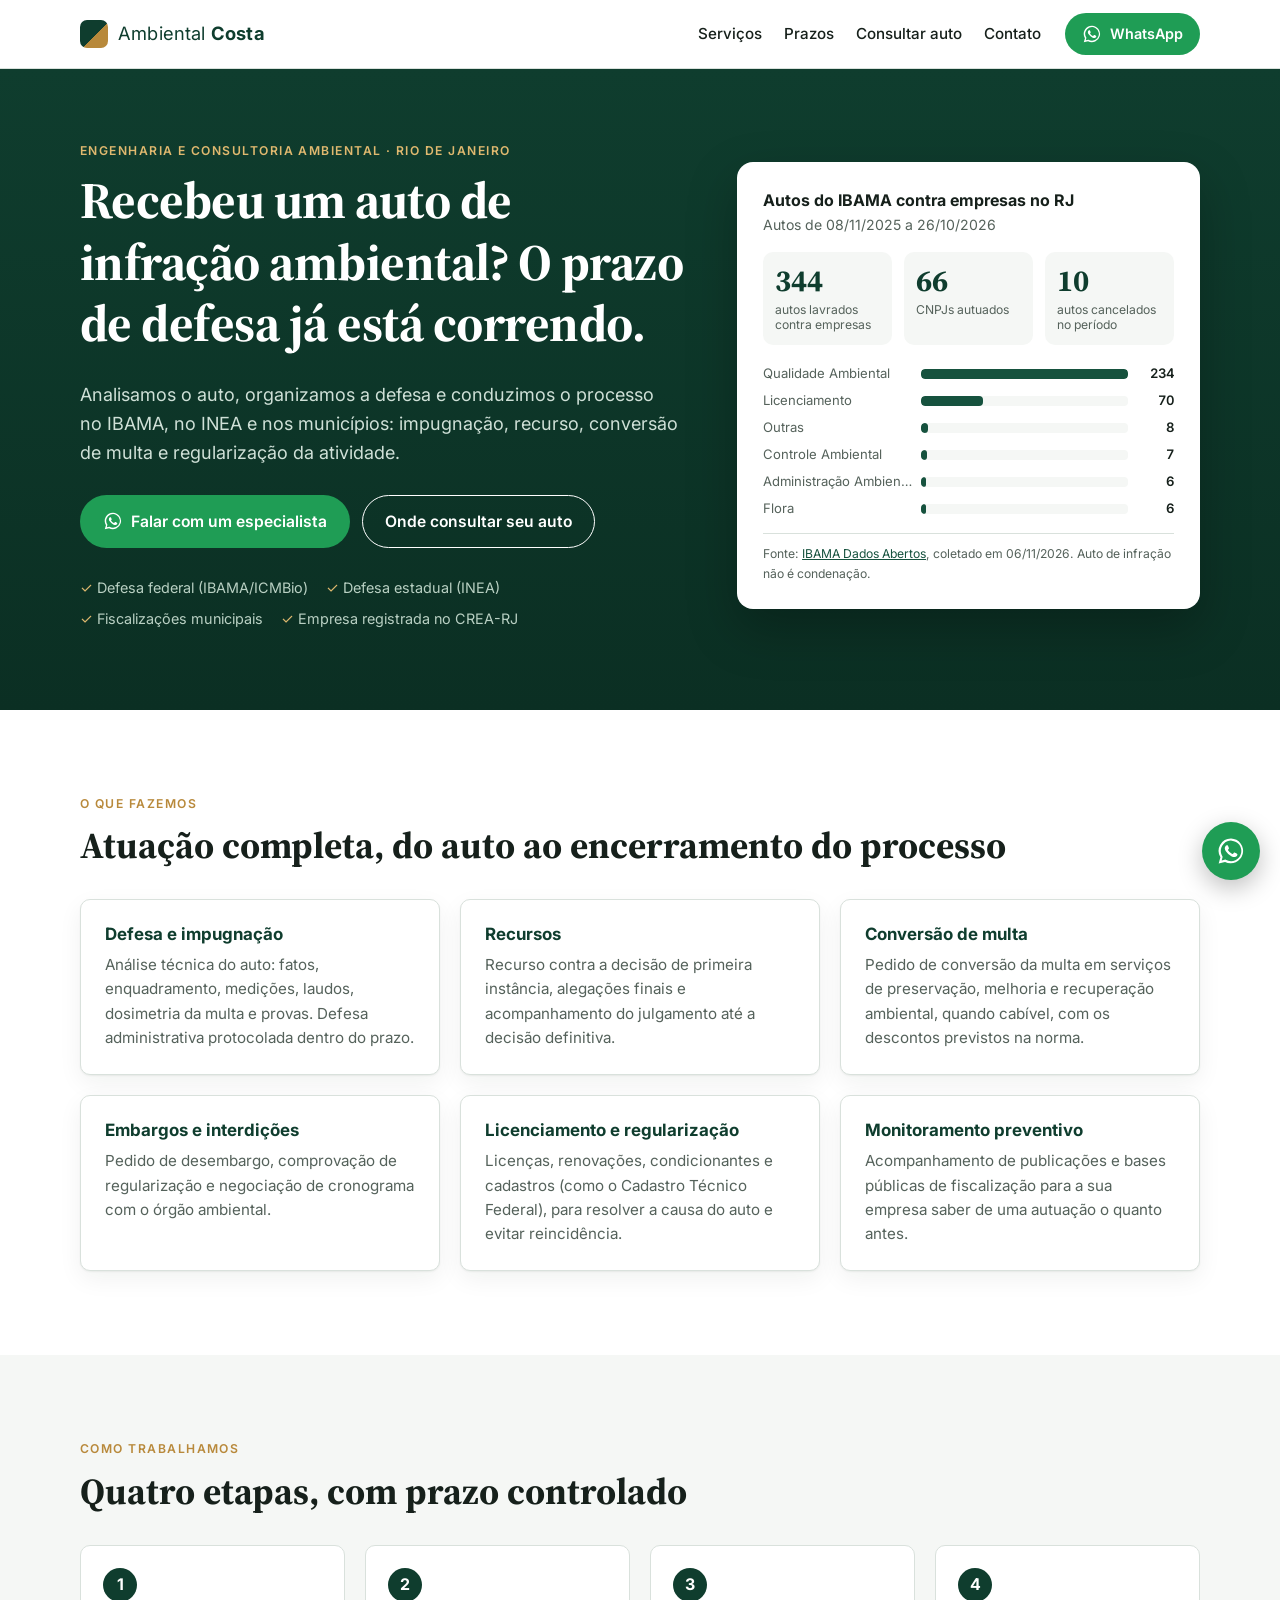
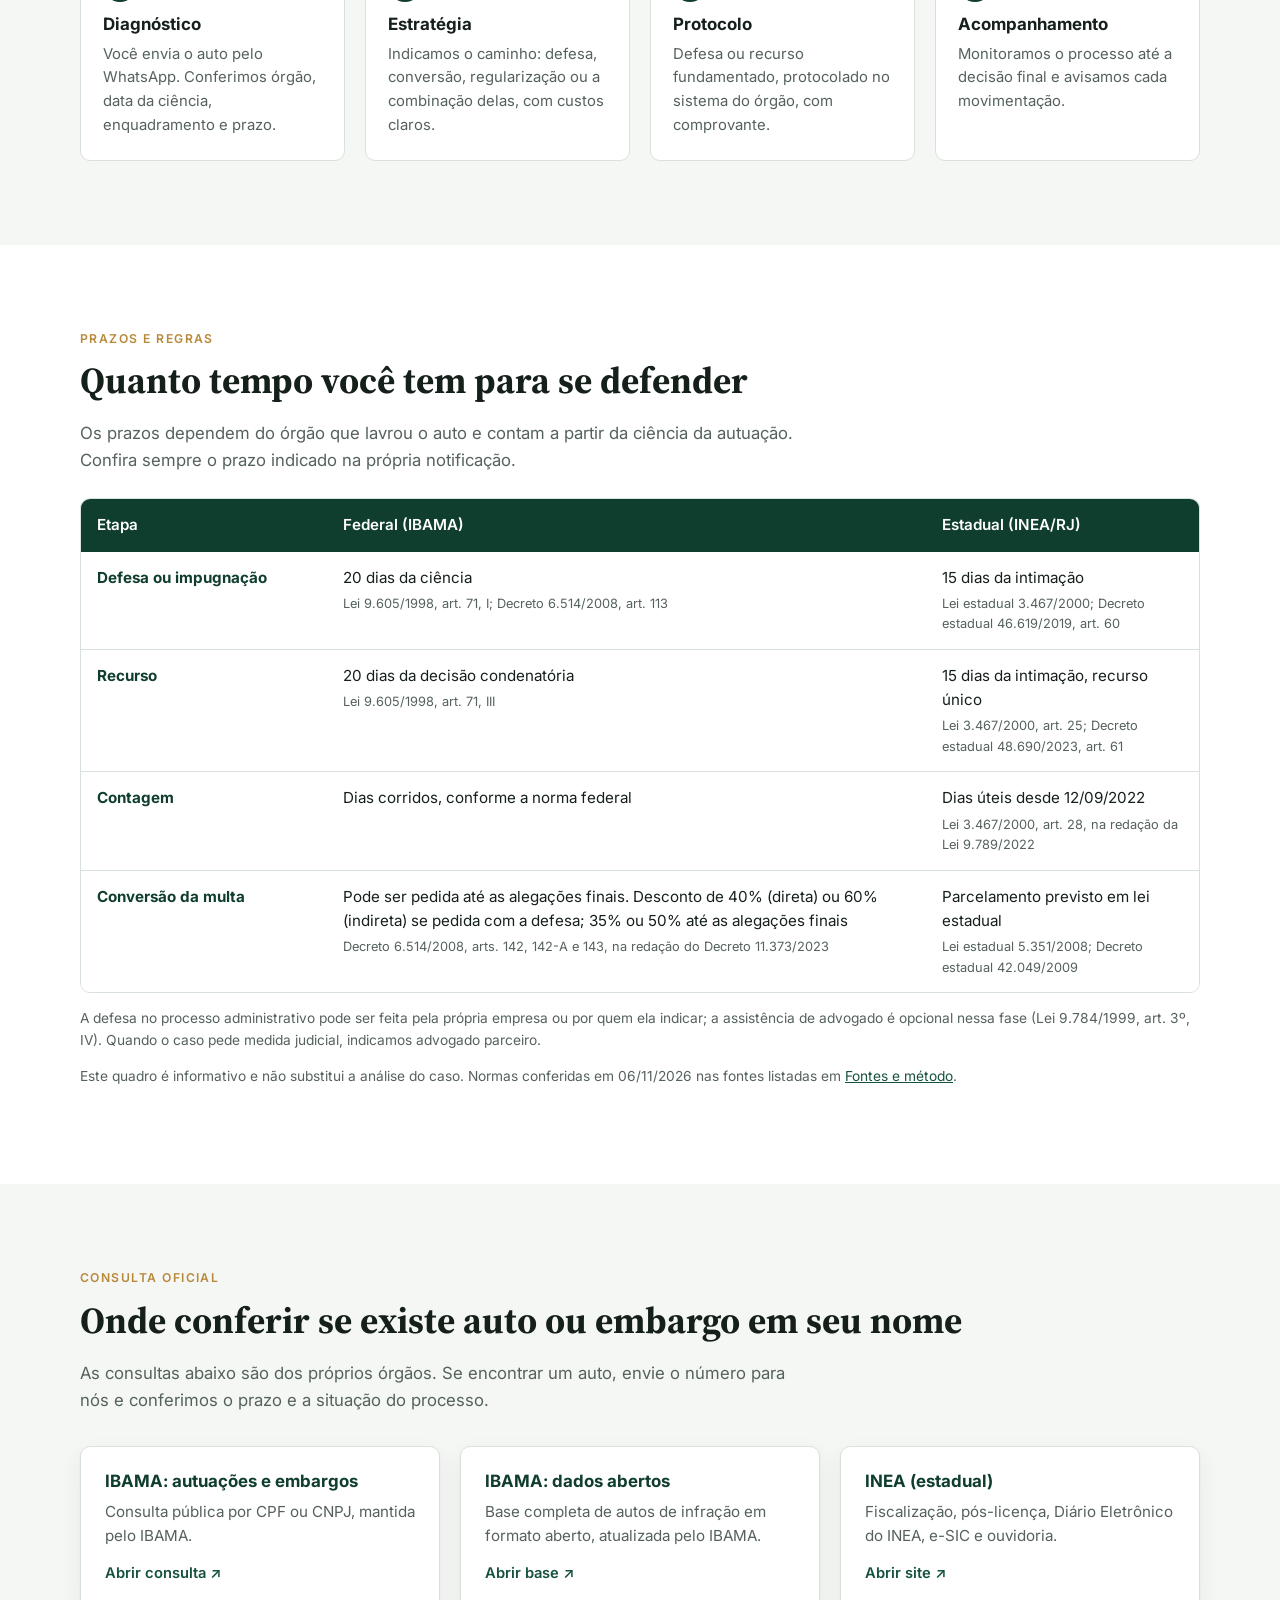
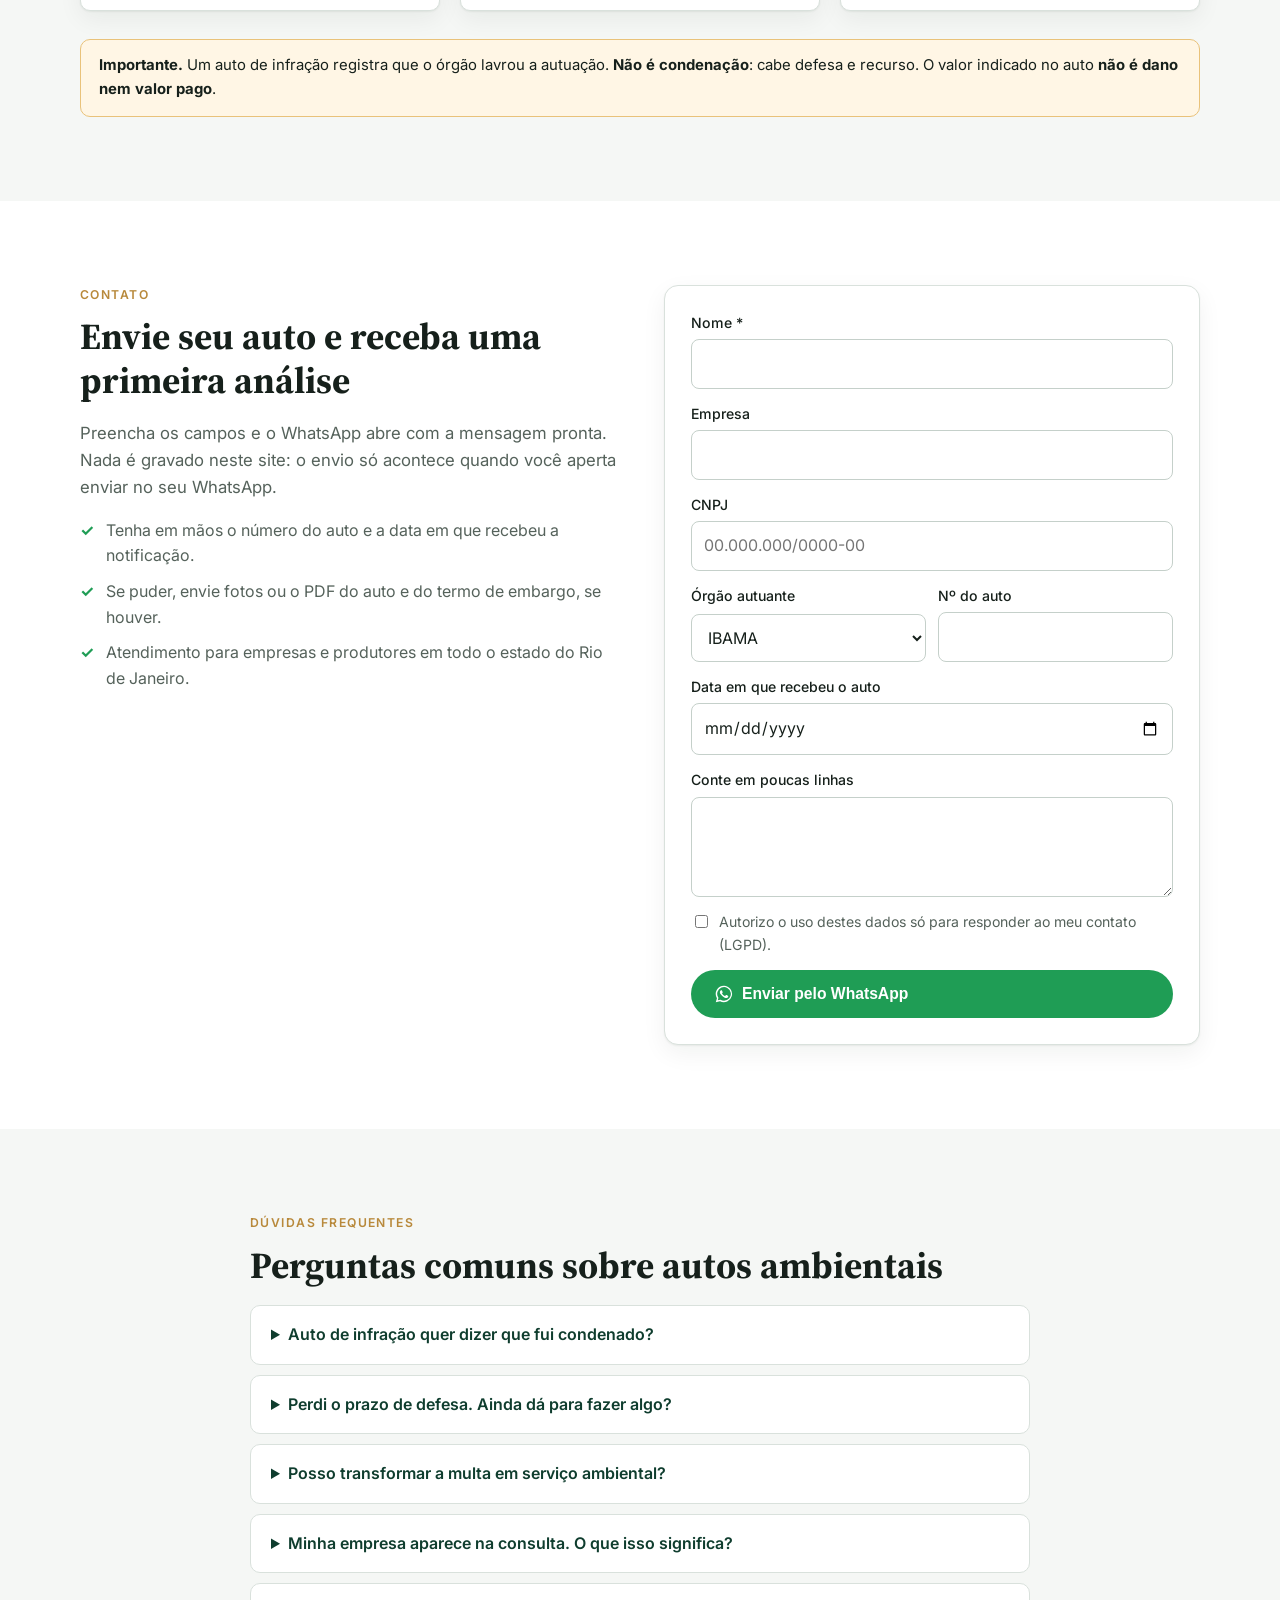
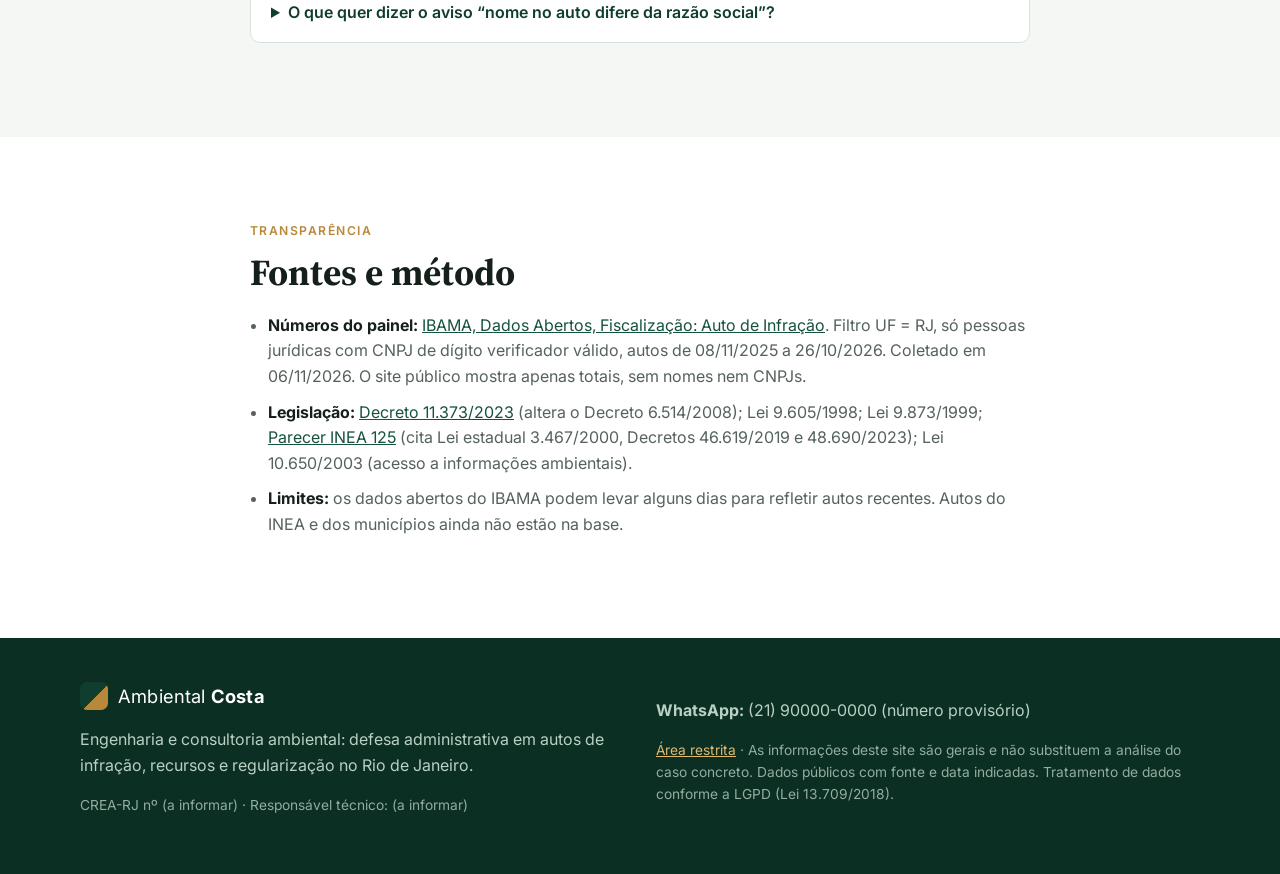
==== site/index.html @ da88f699 "Site Ambiental Costa, área restrita com login e coleta diária IBAMA -> Supabase Co-Authored-By: Clau" ====
<!doctype html>
<html lang="pt-BR">
<head>
<meta charset="utf-8">
<meta name="viewport" content="width=device-width, initial-scale=1">
<title>Ambiental Costa | Defesa em autos de infração ambiental</title>
<meta name="description" content="Defesa administrativa em autos de infração ambiental, recursos, conversão de multas e regularização no Rio de Janeiro. Consulta a autos públicos do IBAMA com fonte e data.">
<link rel="preconnect" href="https://fonts.googleapis.com">
<link rel="preconnect" href="https://fonts.gstatic.com" crossorigin>
<link href="https://fonts.googleapis.com/css2?family=Inter:wght@400;500;600;700&family=Source+Serif+4:opsz,wght@8..60,600;8..60,700&display=swap" rel="stylesheet">
<link rel="stylesheet" href="assets/style.css">
</head>
<body>
<a class="skip" href="#conteudo">Pular para o conteúdo</a>

<header class="topo">
  <div class="wrap topo-in">
    <a class="marca" href="#inicio" aria-label="Ambiental Costa, início">
      <span class="marca-sinal" aria-hidden="true"></span>
      <span>Ambiental <strong>Costa</strong></span>
    </a>
    <nav class="menu" aria-label="Principal">
      <a href="#servicos">Serviços</a>
      <a href="#prazos">Prazos</a>
      <a href="#consulta">Consultar auto</a>
      <a href="#contato">Contato</a>
    </nav>
    <a class="btn btn-wa btn-sm js-wa" data-msg="Olá! Vim pelo site e quero falar sobre um auto de infração ambiental." href="#contato">
      <svg aria-hidden="true" viewBox="0 0 24 24" class="ic"><use href="#ic-wa"/></svg> WhatsApp
    </a>
  </div>
</header>

<main id="conteudo">

<section class="hero" id="inicio">
  <div class="wrap hero-in">
    <div class="hero-txt">
      <p class="sobre">Engenharia e consultoria ambiental · Rio de Janeiro</p>
      <h1>Recebeu um auto de infração ambiental? O prazo de defesa já está correndo.</h1>
      <p class="lead">Analisamos o auto, organizamos a defesa e conduzimos o processo no IBAMA, no INEA e nos municípios: impugnação, recurso, conversão de multa e regularização da atividade.</p>
      <div class="hero-cta">
        <a class="btn btn-wa js-wa" data-msg="Olá! Recebi um auto de infração ambiental e quero uma análise." href="#contato">
          <svg aria-hidden="true" viewBox="0 0 24 24" class="ic"><use href="#ic-wa"/></svg> Falar com um especialista
        </a>
        <a class="btn btn-linha" href="#consulta">Onde consultar seu auto</a>
      </div>
      <ul class="selos">
        <li>Defesa federal (IBAMA/ICMBio)</li>
        <li>Defesa estadual (INEA)</li>
        <li>Fiscalizações municipais</li>
        <li>Empresa registrada no CREA-RJ</li>
      </ul>
    </div>
    <aside class="painel" aria-label="Dados públicos do IBAMA no RJ">
      <p class="painel-tit">Autos do IBAMA contra empresas no RJ</p>
      <p class="painel-per" id="painel-periodo">Últimos 12 meses</p>
      <div class="kpis">
        <div><span class="kpi" id="kpi-autos">—</span><span class="kpi-l">autos lavrados contra empresas</span></div>
        <div><span class="kpi" id="kpi-cnpjs">—</span><span class="kpi-l">CNPJs autuados</span></div>
        <div><span class="kpi" id="kpi-cancel">—</span><span class="kpi-l">autos cancelados no período</span></div>
      </div>
      <div class="barras" id="barras-tipo" aria-label="Autos por tipo de infração"></div>
      <p class="painel-fonte">Fonte: <a href="https://dadosabertos.ibama.gov.br/dataset/fiscalizacao-auto-de-infracao" target="_blank" rel="noopener">IBAMA Dados Abertos</a>, coletado em <span class="js-coleta">—</span>. Auto de infração não é condenação.</p>
    </aside>
  </div>
</section>

<section class="sec" id="servicos">
  <div class="wrap">
    <p class="sobre">O que fazemos</p>
    <h2>Atuação completa, do auto ao encerramento do processo</h2>
    <div class="grade3">
      <article class="card">
        <h3>Defesa e impugnação</h3>
        <p>Análise técnica do auto: fatos, enquadramento, medições, laudos, dosimetria da multa e provas. Defesa administrativa protocolada dentro do prazo.</p>
      </article>
      <article class="card">
        <h3>Recursos</h3>
        <p>Recurso contra a decisão de primeira instância, alegações finais e acompanhamento do julgamento até a decisão definitiva.</p>
      </article>
      <article class="card">
        <h3>Conversão de multa</h3>
        <p>Pedido de conversão da multa em serviços de preservação, melhoria e recuperação ambiental, quando cabível, com os descontos previstos na norma.</p>
      </article>
      <article class="card">
        <h3>Embargos e interdições</h3>
        <p>Pedido de desembargo, comprovação de regularização e negociação de cronograma com o órgão ambiental.</p>
      </article>
      <article class="card">
        <h3>Licenciamento e regularização</h3>
        <p>Licenças, renovações, condicionantes e cadastros (como o Cadastro Técnico Federal), para resolver a causa do auto e evitar reincidência.</p>
      </article>
      <article class="card">
        <h3>Monitoramento preventivo</h3>
        <p>Acompanhamento de publicações e bases públicas de fiscalização para a sua empresa saber de uma autuação o quanto antes.</p>
      </article>
    </div>
  </div>
</section>

<section class="sec sec-alt" id="metodo">
  <div class="wrap">
    <p class="sobre">Como trabalhamos</p>
    <h2>Quatro etapas, com prazo controlado</h2>
    <ol class="passos">
      <li><span>1</span><h3>Diagnóstico</h3><p>Você envia o auto pelo WhatsApp. Conferimos órgão, data da ciência, enquadramento e prazo.</p></li>
      <li><span>2</span><h3>Estratégia</h3><p>Indicamos o caminho: defesa, conversão, regularização ou a combinação delas, com custos claros.</p></li>
      <li><span>3</span><h3>Protocolo</h3><p>Defesa ou recurso fundamentado, protocolado no sistema do órgão, com comprovante.</p></li>
      <li><span>4</span><h3>Acompanhamento</h3><p>Monitoramos o processo até a decisão final e avisamos cada movimentação.</p></li>
    </ol>
  </div>
</section>

<section class="sec" id="prazos">
  <div class="wrap">
    <p class="sobre">Prazos e regras</p>
    <h2>Quanto tempo você tem para se defender</h2>
    <p class="intro">Os prazos dependem do órgão que lavrou o auto e contam a partir da ciência da autuação. Confira sempre o prazo indicado na própria notificação.</p>
    <div class="tabela-wrap">
      <table class="tabela">
        <thead><tr><th scope="col">Etapa</th><th scope="col">Federal (IBAMA)</th><th scope="col">Estadual (INEA/RJ)</th></tr></thead>
        <tbody>
          <tr><th scope="row">Defesa ou impugnação</th><td>20 dias da ciência<br><small>Lei 9.605/1998, art. 71, I; Decreto 6.514/2008, art. 113</small></td><td>15 dias da intimação<br><small>Lei estadual 3.467/2000; Decreto estadual 46.619/2019, art. 60</small></td></tr>
          <tr><th scope="row">Recurso</th><td>20 dias da decisão condenatória<br><small>Lei 9.605/1998, art. 71, III</small></td><td>15 dias da intimação, recurso único<br><small>Lei 3.467/2000, art. 25; Decreto estadual 48.690/2023, art. 61</small></td></tr>
          <tr><th scope="row">Contagem</th><td>Dias corridos, conforme a norma federal</td><td>Dias úteis desde 12/09/2022<br><small>Lei 3.467/2000, art. 28, na redação da Lei 9.789/2022</small></td></tr>
          <tr><th scope="row">Conversão da multa</th><td>Pode ser pedida até as alegações finais. Desconto de 40% (direta) ou 60% (indireta) se pedida com a defesa; 35% ou 50% até as alegações finais<br><small>Decreto 6.514/2008, arts. 142, 142-A e 143, na redação do Decreto 11.373/2023</small></td><td>Parcelamento previsto em lei estadual<br><small>Lei estadual 5.351/2008; Decreto estadual 42.049/2009</small></td></tr>
        </tbody>
      </table>
    </div>
    <p class="nota">A defesa no processo administrativo pode ser feita pela própria empresa ou por quem ela indicar; a assistência de advogado é opcional nessa fase (Lei 9.784/1999, art. 3º, IV). Quando o caso pede medida judicial, indicamos advogado parceiro.</p>
    <p class="nota">Este quadro é informativo e não substitui a análise do caso. Normas conferidas em 06/11/2026 nas fontes listadas em <a href="#fontes">Fontes e método</a>.</p>
  </div>
</section>

<section class="sec sec-alt" id="consulta">
  <div class="wrap">
    <p class="sobre">Consulta oficial</p>
    <h2>Onde conferir se existe auto ou embargo em seu nome</h2>
    <p class="intro">As consultas abaixo são dos próprios órgãos. Se encontrar um auto, envie o número para nós e conferimos o prazo e a situação do processo.</p>
    <div class="grade3">
      <a class="card card-link" href="https://servicos.ibama.gov.br/ctf/publico/areasembargadas/ConsultaPublicaAreasEmbargadas.php" target="_blank" rel="noopener">
        <h3>IBAMA: autuações e embargos</h3>
        <p>Consulta pública por CPF ou CNPJ, mantida pelo IBAMA.</p><span class="seta">Abrir consulta ↗</span>
      </a>
      <a class="card card-link" href="https://dadosabertos.ibama.gov.br/dataset/fiscalizacao-auto-de-infracao" target="_blank" rel="noopener">
        <h3>IBAMA: dados abertos</h3>
        <p>Base completa de autos de infração em formato aberto, atualizada pelo IBAMA.</p><span class="seta">Abrir base ↗</span>
      </a>
      <a class="card card-link" href="https://www.inea.rj.gov.br/" target="_blank" rel="noopener">
        <h3>INEA (estadual)</h3>
        <p>Fiscalização, pós-licença, Diário Eletrônico do INEA, e-SIC e ouvidoria.</p><span class="seta">Abrir site ↗</span>
      </a>
    </div>
    <div class="aviso" role="note">
      <strong>Importante.</strong> Um auto de infração registra que o órgão lavrou a autuação. <strong>Não é condenação</strong>: cabe defesa e recurso. O valor indicado no auto <strong>não é dano nem valor pago</strong>.
    </div>
  </div>
</section>

<section class="sec" id="contato">
  <div class="wrap contato-in">
    <div>
      <p class="sobre">Contato</p>
      <h2>Envie seu auto e receba uma primeira análise</h2>
      <p class="intro">Preencha os campos e o WhatsApp abre com a mensagem pronta. Nada é gravado neste site: o envio só acontece quando você aperta enviar no seu WhatsApp.</p>
      <ul class="lista-ok">
        <li>Tenha em mãos o número do auto e a data em que recebeu a notificação.</li>
        <li>Se puder, envie fotos ou o PDF do auto e do termo de embargo, se houver.</li>
        <li>Atendimento para empresas e produtores em todo o estado do Rio de Janeiro.</li>
      </ul>
    </div>
    <form class="form" id="form-wa" novalidate>
      <label class="campo"><span>Nome *</span><input id="c-nome" required autocomplete="name"></label>
      <label class="campo"><span>Empresa</span><input id="c-emp" autocomplete="organization"></label>
      <label class="campo"><span>CNPJ</span><input id="c-cnpj" inputmode="numeric" placeholder="00.000.000/0000-00"><small class="erro" id="e-cnpj" hidden>CNPJ inválido: confira os dígitos.</small></label>
      <div class="duas">
        <label class="campo"><span>Órgão autuante</span>
          <select id="c-org"><option>IBAMA</option><option>INEA</option><option>ICMBio</option><option>Prefeitura</option><option>Outro / não sei</option></select>
        </label>
        <label class="campo"><span>Nº do auto</span><input id="c-auto"></label>
      </div>
      <label class="campo"><span>Data em que recebeu o auto</span><input id="c-data" type="date"></label>
      <label class="campo"><span>Conte em poucas linhas</span><textarea id="c-msg" rows="3"></textarea></label>
      <label class="check"><input type="checkbox" id="c-lgpd" required> Autorizo o uso destes dados só para responder ao meu contato (LGPD).</label>
      <small class="erro" id="e-form" hidden></small>
      <button class="btn btn-wa" type="submit"><svg aria-hidden="true" viewBox="0 0 24 24" class="ic"><use href="#ic-wa"/></svg> Enviar pelo WhatsApp</button>
    </form>
  </div>
</section>

<section class="sec sec-alt" id="faq">
  <div class="wrap estreito">
    <p class="sobre">Dúvidas frequentes</p>
    <h2>Perguntas comuns sobre autos ambientais</h2>
    <details><summary>Auto de infração quer dizer que fui condenado?</summary><p>Não. O auto inicia o processo administrativo. Você tem direito a defesa e a recurso, e a multa só se torna definitiva depois do julgamento.</p></details>
    <details><summary>Perdi o prazo de defesa. Ainda dá para fazer algo?</summary><p>Depende da fase do processo. Ainda pode haver alegações finais, recurso, pedido de conversão, parcelamento ou questões como a prescrição (Lei 9.873/1999). Vale uma análise rápida do processo.</p></details>
    <details><summary>Posso transformar a multa em serviço ambiental?</summary><p>Na esfera federal, a conversão da multa em serviços de preservação, melhoria e recuperação ambiental está prevista no Decreto 6.514/2008, com descontos maiores quando o pedido é feito junto com a defesa.</p></details>
    <details><summary>Minha empresa aparece na consulta. O que isso significa?</summary><p>Que o IBAMA publicou em dados abertos um auto em nome daquele CNPJ. Confira o número do auto e a situação. Se houver erro de dados, isso também pode ser apontado na defesa.</p></details>
    <details><summary>O que quer dizer o aviso “nome no auto difere da razão social”?</summary><p>O nome escrito no auto não bate com a razão social atual na Receita. Pode ser troca de nome da empresa ou erro de digitação do CNPJ no auto. Só a conferência do processo confirma qual é o caso.</p></details>
  </div>
</section>

<section class="sec" id="fontes">
  <div class="wrap estreito">
    <p class="sobre">Transparência</p>
    <h2>Fontes e método</h2>
    <ul class="fontes">
      <li><strong>Números do painel:</strong> <a href="https://dadosabertos.ibama.gov.br/dataset/fiscalizacao-auto-de-infracao" target="_blank" rel="noopener">IBAMA, Dados Abertos, Fiscalização: Auto de Infração</a>. Filtro UF = RJ, só pessoas jurídicas com CNPJ de dígito verificador válido, autos de <span class="js-periodo">—</span>. Coletado em <span class="js-coleta">—</span>. O site público mostra apenas totais, sem nomes nem CNPJs.</li>
      <li><strong>Legislação:</strong> <a href="https://www2.camara.leg.br/legin/fed/decret/2023/decreto-11373-1-janeiro-2023-793607-publicacaooriginal-166723-pe.html" target="_blank" rel="noopener">Decreto 11.373/2023</a> (altera o Decreto 6.514/2008); Lei 9.605/1998; Lei 9.873/1999; <a href="https://www.inea.rj.gov.br/wp-content/uploads/2025/04/SEI_75485419_Parecer_125.pdf" target="_blank" rel="noopener">Parecer INEA 125</a> (cita Lei estadual 3.467/2000, Decretos 46.619/2019 e 48.690/2023); Lei 10.650/2003 (acesso a informações ambientais).</li>
      <li><strong>Limites:</strong> os dados abertos do IBAMA podem levar alguns dias para refletir autos recentes. Autos do INEA e dos municípios ainda não estão na base.</li>
    </ul>
  </div>
</section>

</main>

<footer class="rodape">
  <div class="wrap rodape-in">
    <div>
      <p class="marca marca-rod"><span class="marca-sinal" aria-hidden="true"></span><span>Ambiental <strong>Costa</strong></span></p>
      <p>Engenharia e consultoria ambiental: defesa administrativa em autos de infração, recursos e regularização no Rio de Janeiro.</p>
      <p class="pequeno" id="crea-rodape"></p>
    </div>
    <div>
      <p><strong>WhatsApp:</strong> <span id="tel-rodape">—</span></p>
      <p class="pequeno"><a href="area-restrita/">Área restrita</a> · As informações deste site são gerais e não substituem a análise do caso concreto. Dados públicos com fonte e data indicadas. Tratamento de dados conforme a LGPD (Lei 13.709/2018).</p>
    </div>
  </div>
</footer>

<a class="wa-flutua js-wa" data-msg="Olá! Vim pelo site da Ambiental Costa e quero atendimento." href="#contato" aria-label="Falar no WhatsApp">
  <svg aria-hidden="true" viewBox="0 0 24 24"><use href="#ic-wa"/></svg>
</a>

<svg width="0" height="0" style="position:absolute" aria-hidden="true">
  <symbol id="ic-wa" viewBox="0 0 24 24"><path fill="currentColor" d="M12.04 2a9.9 9.9 0 0 0-8.5 15l-1.4 5 5.1-1.3A9.9 9.9 0 1 0 12.04 2Zm0 18.1a8.2 8.2 0 0 1-4.2-1.15l-.3-.18-3 .8.8-2.95-.2-.3a8.2 8.2 0 1 1 6.9 3.78Zm4.5-6.1c-.25-.12-1.46-.72-1.69-.8-.23-.09-.39-.13-.56.12-.16.25-.64.8-.78.97-.15.16-.29.18-.54.06a6.7 6.7 0 0 1-3.34-2.92c-.25-.43.25-.4.72-1.34.08-.16.04-.3-.02-.43l-.75-1.82c-.2-.48-.4-.41-.56-.42h-.48a.92.92 0 0 0-.66.31 2.8 2.8 0 0 0-.87 2.07 4.86 4.86 0 0 0 1.02 2.58 11.1 11.1 0 0 0 4.25 3.76c1.58.68 2.2.74 2.99.62.48-.07 1.46-.6 1.67-1.18.2-.58.2-1.07.15-1.18-.06-.1-.22-.17-.47-.29Z"/></symbol>
</svg>

<script src="assets/config.js"></script>
<script src="assets/publico.js"></script>
<script src="assets/app.js"></script>
</body>
</html>
---- site/assets/style.css ----
[hidden]{display:none!important}
:root{
  --verde:#0f3d2e; --verde-2:#16523e; --verde-claro:#e7f0eb; --ouro:#b8893b;
  --tinta:#16201b; --cinza:#55625b; --linha:#d9e1dc; --fundo:#ffffff; --fundo-2:#f5f7f5;
  --wa:#1f9d55; --wa-2:#178246; --erro:#b42318; --alerta:#fff6e5; --alerta-b:#e9c27a;
  --raio:10px; --sombra:0 1px 2px rgba(16,32,24,.06),0 8px 24px rgba(16,32,24,.06);
  --serif:'Source Serif 4',Georgia,serif; --sans:'Inter',system-ui,-apple-system,Segoe UI,Roboto,sans-serif;
}
*{box-sizing:border-box}
html{scroll-behavior:smooth}
body{margin:0;font:16px/1.6 var(--sans);color:var(--tinta);background:var(--fundo);-webkit-font-smoothing:antialiased}
a{color:var(--verde-2)}
img,svg{max-width:100%}
.skip{position:absolute;left:-999px}.skip:focus{left:16px;top:16px;background:#fff;padding:8px 12px;z-index:99}
.wrap{max-width:1160px;margin:0 auto;padding:0 20px}
.estreito{max-width:820px}
h1,h2,h3{line-height:1.2;margin:0 0 .5em}
h1{font-family:var(--serif);font-size:clamp(2rem,4.4vw,3.2rem);letter-spacing:-.01em}
h2{font-family:var(--serif);font-size:clamp(1.6rem,3vw,2.3rem)}
h3{font-size:1.06rem}
.sobre{text-transform:uppercase;letter-spacing:.12em;font-size:.76rem;font-weight:600;color:var(--ouro);margin:0 0 .8em}
.intro{max-width:720px;color:var(--cinza);font-size:1.05rem}
.nota,.pequeno{color:var(--cinza);font-size:.86rem}
.ic{width:20px;height:20px}

.btn{display:inline-flex;align-items:center;gap:8px;padding:13px 22px;border-radius:999px;font-weight:600;text-decoration:none;border:1.5px solid transparent;cursor:pointer;font-size:.98rem;transition:background .15s,transform .15s}
.btn:hover{transform:translateY(-1px)}
.btn-wa{background:var(--wa);color:#fff}.btn-wa:hover{background:var(--wa-2)}
.btn-linha{border-color:currentColor;color:var(--verde);background:transparent}
.btn-sm{padding:8px 16px;font-size:.9rem}
:focus-visible{outline:3px solid var(--ouro);outline-offset:2px}

.topo{position:sticky;top:0;z-index:20;background:rgba(255,255,255,.94);backdrop-filter:blur(8px);border-bottom:1px solid var(--linha)}
.topo-in{display:flex;align-items:center;gap:24px;height:68px}
.marca{display:flex;align-items:center;gap:10px;text-decoration:none;color:var(--verde);font-size:1.15rem;letter-spacing:.01em;margin:0}
.marca strong{font-weight:700}
.marca-sinal{width:28px;height:28px;border-radius:7px;background:linear-gradient(135deg,var(--verde) 0 55%,var(--ouro) 55%);display:inline-block}
.menu{display:flex;gap:22px;margin-left:auto}
.menu a{text-decoration:none;color:var(--tinta);font-weight:500;font-size:.95rem}
.menu a:hover{color:var(--verde-2)}

.hero{background:linear-gradient(180deg,var(--verde) 0%,#0b2f23 100%);color:#eaf2ee;padding:72px 0 80px}
.hero .sobre{color:#e0b96f}
.hero-in{display:grid;grid-template-columns:1.25fr .95fr;gap:48px;align-items:center}
.hero h1{color:#fff}
.lead{font-size:1.13rem;color:#cfe0d7;max-width:600px}
.hero-cta{display:flex;flex-wrap:wrap;gap:12px;margin:28px 0}
.hero .btn-linha{color:#fff}
.selos{list-style:none;padding:0;margin:0;display:flex;flex-wrap:wrap;gap:8px 18px;font-size:.9rem;color:#b9d0c3}
.selos li::before{content:"✓ ";color:#e0b96f}
.painel{background:#fff;color:var(--tinta);border-radius:16px;padding:26px;box-shadow:0 20px 50px rgba(0,0,0,.25)}
.painel-tit{font-weight:700;margin:0}
.painel-per{color:var(--cinza);font-size:.88rem;margin:0 0 16px}
.kpis{display:grid;grid-template-columns:repeat(3,1fr);gap:12px;margin-bottom:18px}
.kpis div{background:var(--fundo-2);border-radius:10px;padding:12px}
.kpi{display:block;font-family:var(--serif);font-size:1.9rem;font-weight:700;color:var(--verde);line-height:1.1}
.kpi-l{font-size:.76rem;color:var(--cinza);line-height:1.3;display:block;margin-top:4px}
.barra{display:grid;grid-template-columns:150px 1fr 38px;align-items:center;gap:8px;font-size:.82rem;margin:6px 0}
.barra-n{color:var(--cinza);white-space:nowrap;overflow:hidden;text-overflow:ellipsis}
.barra-t{background:var(--fundo-2);border-radius:4px;height:10px;overflow:hidden}
.barra-t i{display:block;height:100%;background:var(--verde-2);border-radius:4px}
.barra-v{text-align:right;font-variant-numeric:tabular-nums;font-weight:600}
.painel-fonte{font-size:.76rem;color:var(--cinza);margin:14px 0 0;border-top:1px solid var(--linha);padding-top:10px}

.sec{padding:84px 0}
.sec-alt{background:var(--fundo-2)}
.grade3{display:grid;grid-template-columns:repeat(3,1fr);gap:20px;margin-top:32px}
.card{background:#fff;border:1px solid var(--linha);border-radius:var(--raio);padding:24px;box-shadow:var(--sombra)}
.card p{margin:0;color:var(--cinza);font-size:.95rem}
.card h3{color:var(--verde)}
.card-link{text-decoration:none;color:inherit;display:block;transition:border-color .15s}
.card-link:hover{border-color:var(--verde-2)}
.seta{display:inline-block;margin-top:14px;font-weight:600;color:var(--verde-2);font-size:.92rem}

.passos{list-style:none;padding:0;margin:32px 0 0;display:grid;grid-template-columns:repeat(4,1fr);gap:20px;counter-reset:p}
.passos li{position:relative;padding:22px;background:#fff;border-radius:var(--raio);border:1px solid var(--linha)}
.passos span{display:inline-grid;place-items:center;width:34px;height:34px;border-radius:50%;background:var(--verde);color:#fff;font-weight:700;margin-bottom:12px}
.passos p{margin:0;color:var(--cinza);font-size:.93rem}

.tabela-wrap{overflow-x:auto;margin-top:24px;border:1px solid var(--linha);border-radius:var(--raio)}
.tabela{width:100%;border-collapse:collapse;min-width:640px;background:#fff}
.tabela th,.tabela td{padding:14px 16px;text-align:left;vertical-align:top;border-bottom:1px solid var(--linha);font-size:.95rem}
.tabela thead th{background:var(--verde);color:#fff;font-weight:600}
.tabela tbody th{width:22%;color:var(--verde)}
.tabela small{color:var(--cinza);display:block;margin-top:4px;font-size:.8rem}
.tabela tr:last-child>*{border-bottom:0}

.aviso{background:var(--alerta);border:1px solid var(--alerta-b);border-radius:var(--raio);padding:14px 18px;margin:28px 0 0;font-size:.93rem}

.contato-in{display:grid;grid-template-columns:1fr 1fr;gap:48px;align-items:start}
.lista-ok{padding:0;list-style:none}.lista-ok li{padding-left:26px;position:relative;margin:10px 0;color:var(--cinza)}
.lista-ok li::before{content:"✓";position:absolute;left:0;color:var(--wa);font-weight:700}
.form{background:#fff;border:1px solid var(--linha);border-radius:14px;padding:26px;box-shadow:var(--sombra);display:grid;gap:14px}
.campo{display:grid;gap:5px;font-size:.88rem;font-weight:500}
.campo input,.campo select,.campo textarea{font:inherit;font-weight:400;font-size:1rem;padding:11px 12px;border:1px solid #c5d0ca;border-radius:8px;background:#fff;color:var(--tinta);width:100%}
.campo input:focus,.campo select:focus,.campo textarea:focus{border-color:var(--verde-2);outline:2px solid var(--verde-claro)}
.duas{display:grid;grid-template-columns:1fr 1fr;gap:12px}
.check{display:flex;gap:8px;align-items:flex-start;font-size:.88rem;color:var(--cinza)}
.check input{margin-top:4px}
.erro{color:var(--erro);font-size:.84rem}

details{background:#fff;border:1px solid var(--linha);border-radius:var(--raio);padding:16px 20px;margin:10px 0}
summary{cursor:pointer;font-weight:600;color:var(--verde)}
details p{margin:10px 0 0;color:var(--cinza)}
.fontes{padding-left:18px}.fontes li{margin:10px 0;color:var(--cinza)}.fontes strong{color:var(--tinta)}

.rodape{background:#0b2f23;color:#b9d0c3;padding:44px 0}
.rodape-in{display:grid;grid-template-columns:1fr 1fr;gap:32px}
.rodape a{color:#e0b96f}
.marca-rod{color:#fff}
.rodape .pequeno{color:#93ad9f}

.wa-flutua{position:fixed;right:20px;bottom:20px;width:58px;height:58px;border-radius:50%;background:var(--wa);color:#fff;display:grid;place-items:center;box-shadow:0 8px 24px rgba(0,0,0,.25);z-index:30}
.wa-flutua svg{width:30px;height:30px}

@media (max-width:960px){
  .hero-in,.contato-in{grid-template-columns:1fr}
  .grade3{grid-template-columns:1fr 1fr}
  .passos{grid-template-columns:1fr 1fr}
  .menu{display:none}
  .topo .btn-sm{margin-left:auto}
}
@media (max-width:620px){
  .wrap{padding:0 16px}
  .grade3,.passos,.duas,.rodape-in{grid-template-columns:1fr}
  .hero{padding:48px 0 56px}
  .sec{padding:60px 0}
  .kpi{font-size:1.5rem}
  .barra{grid-template-columns:110px 1fr 32px}
}
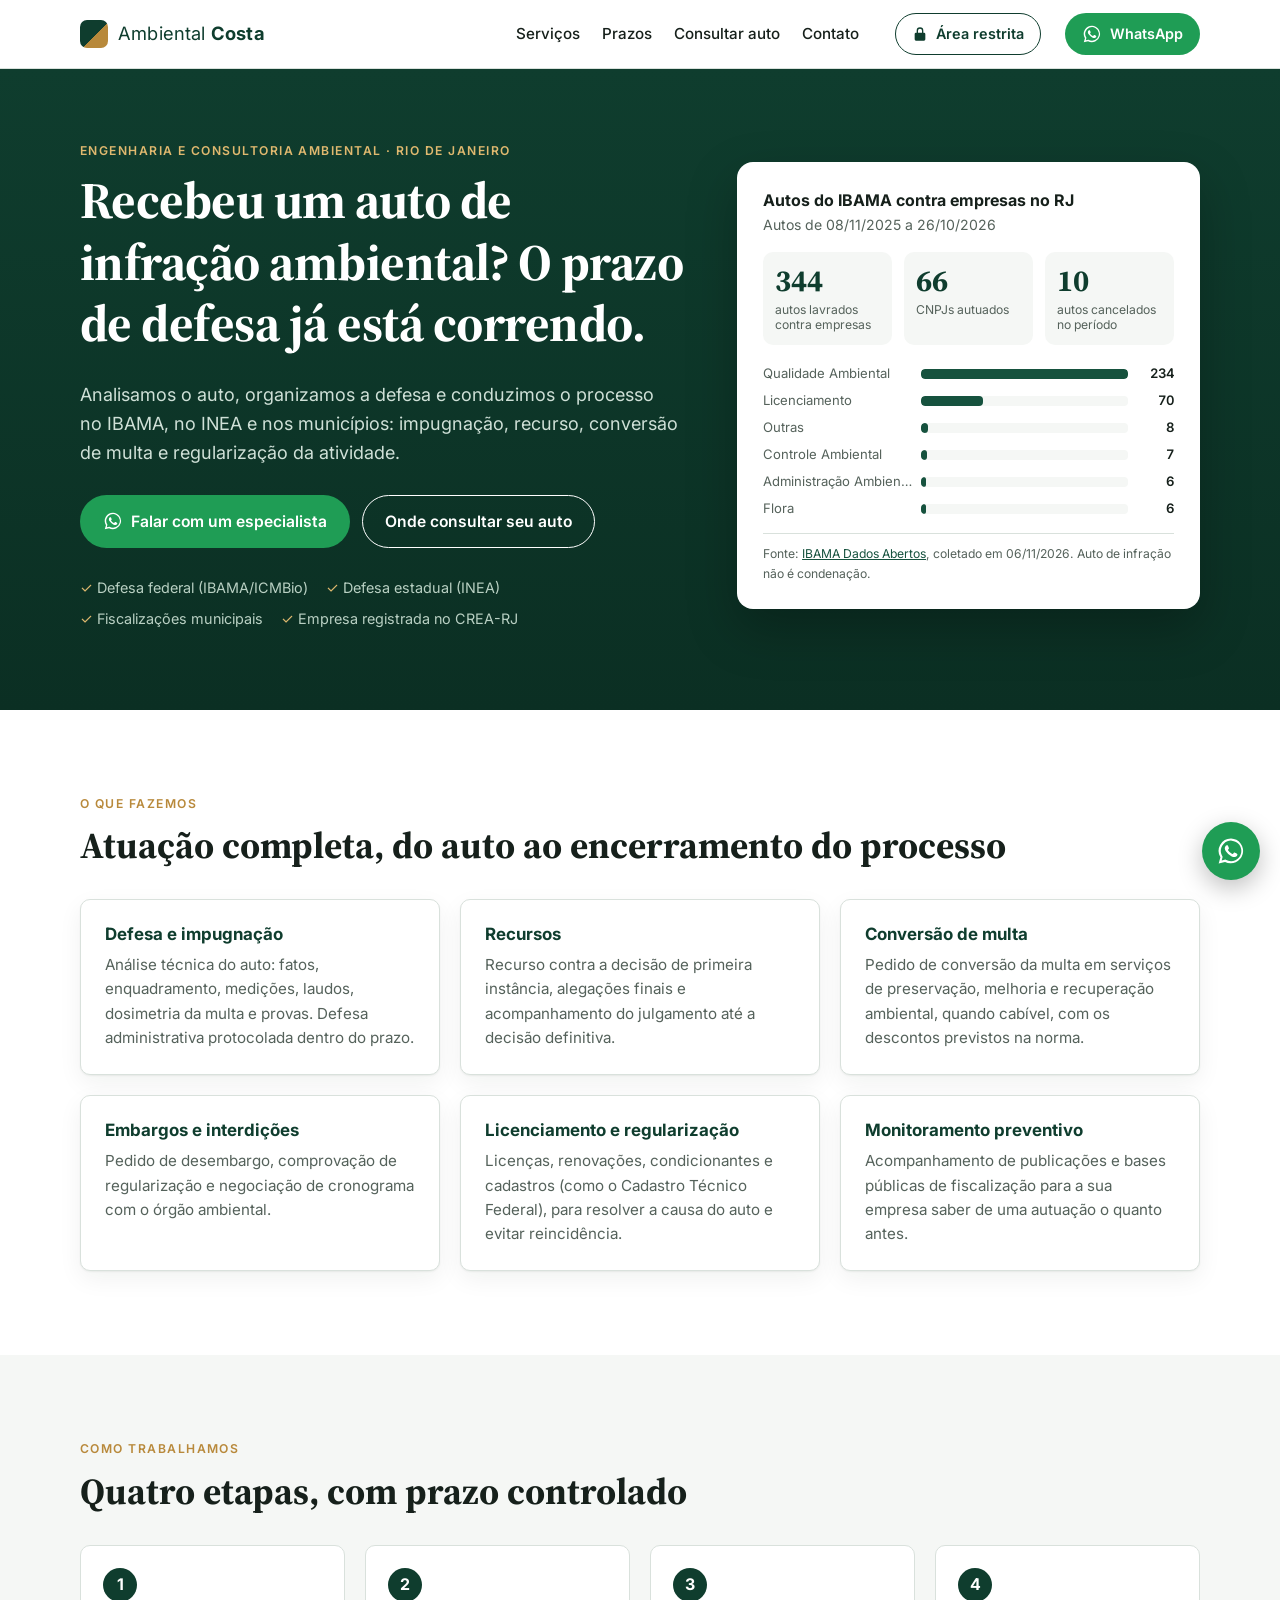
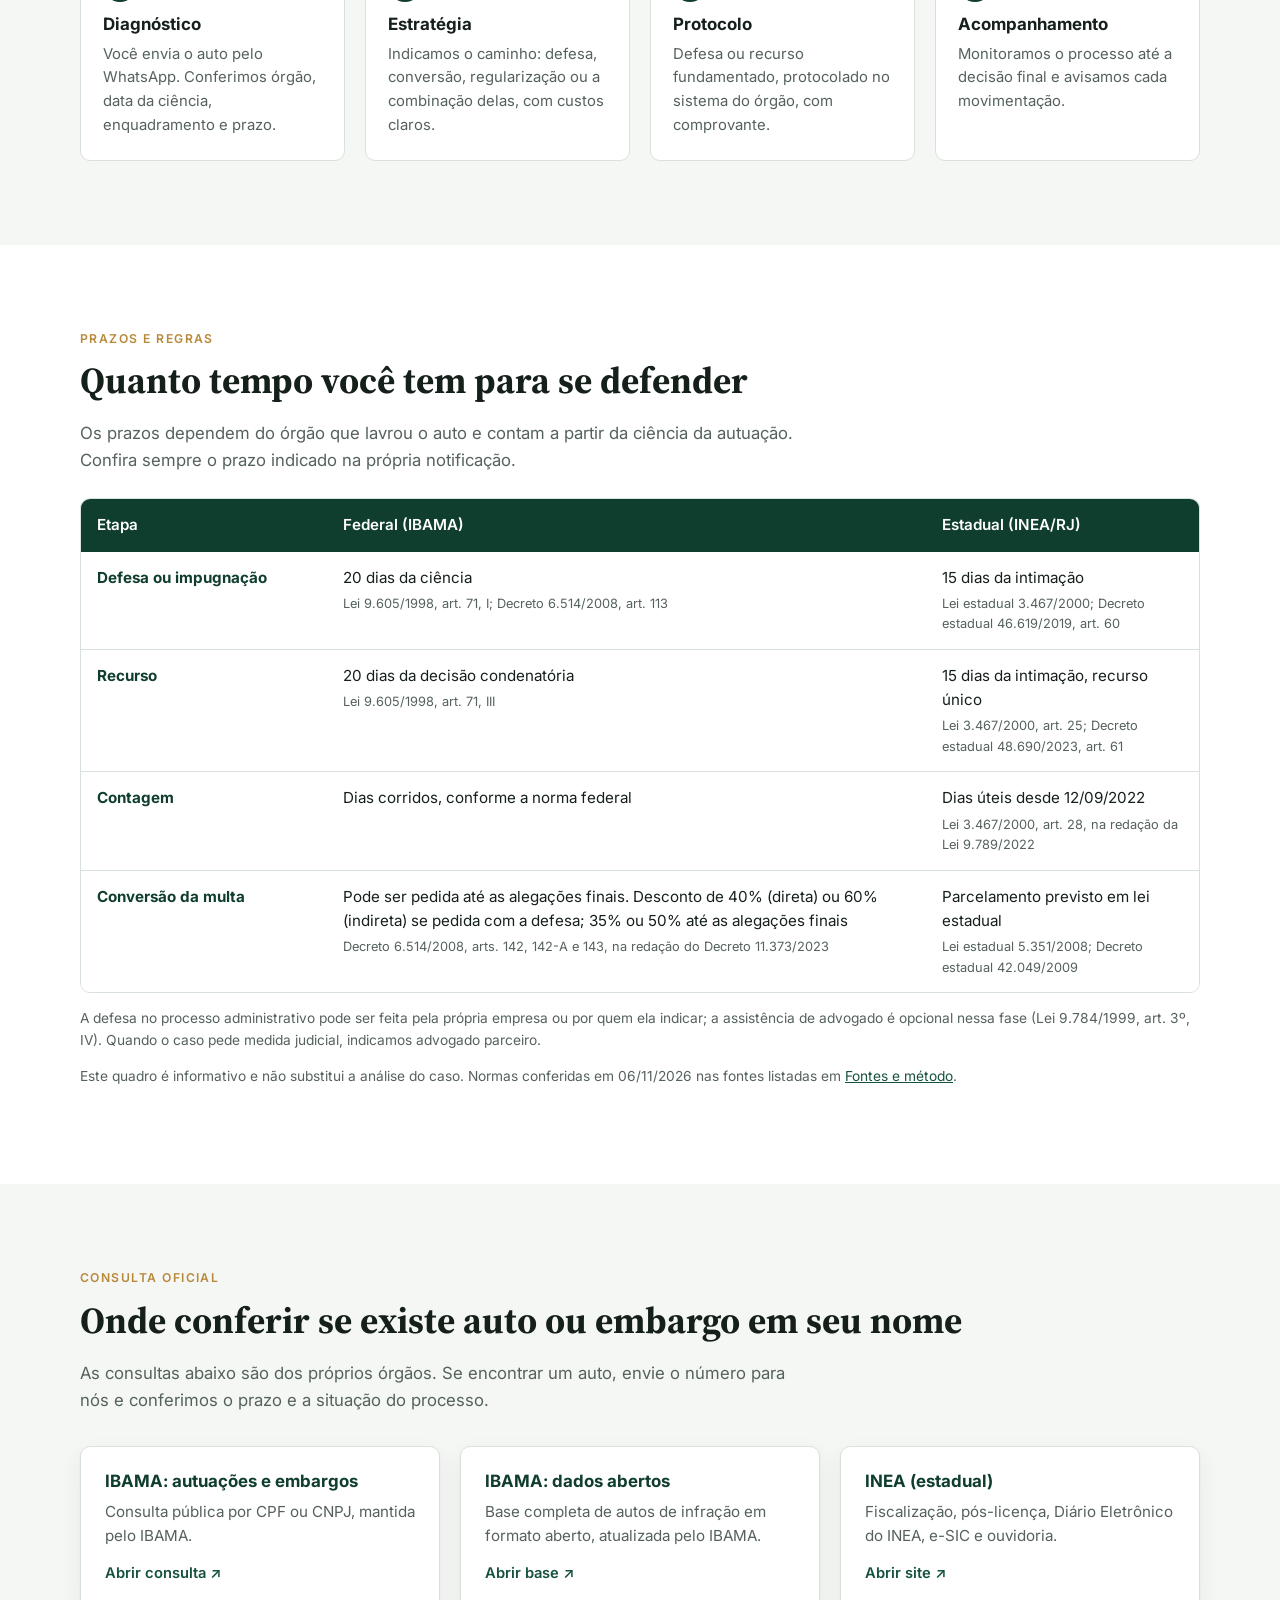
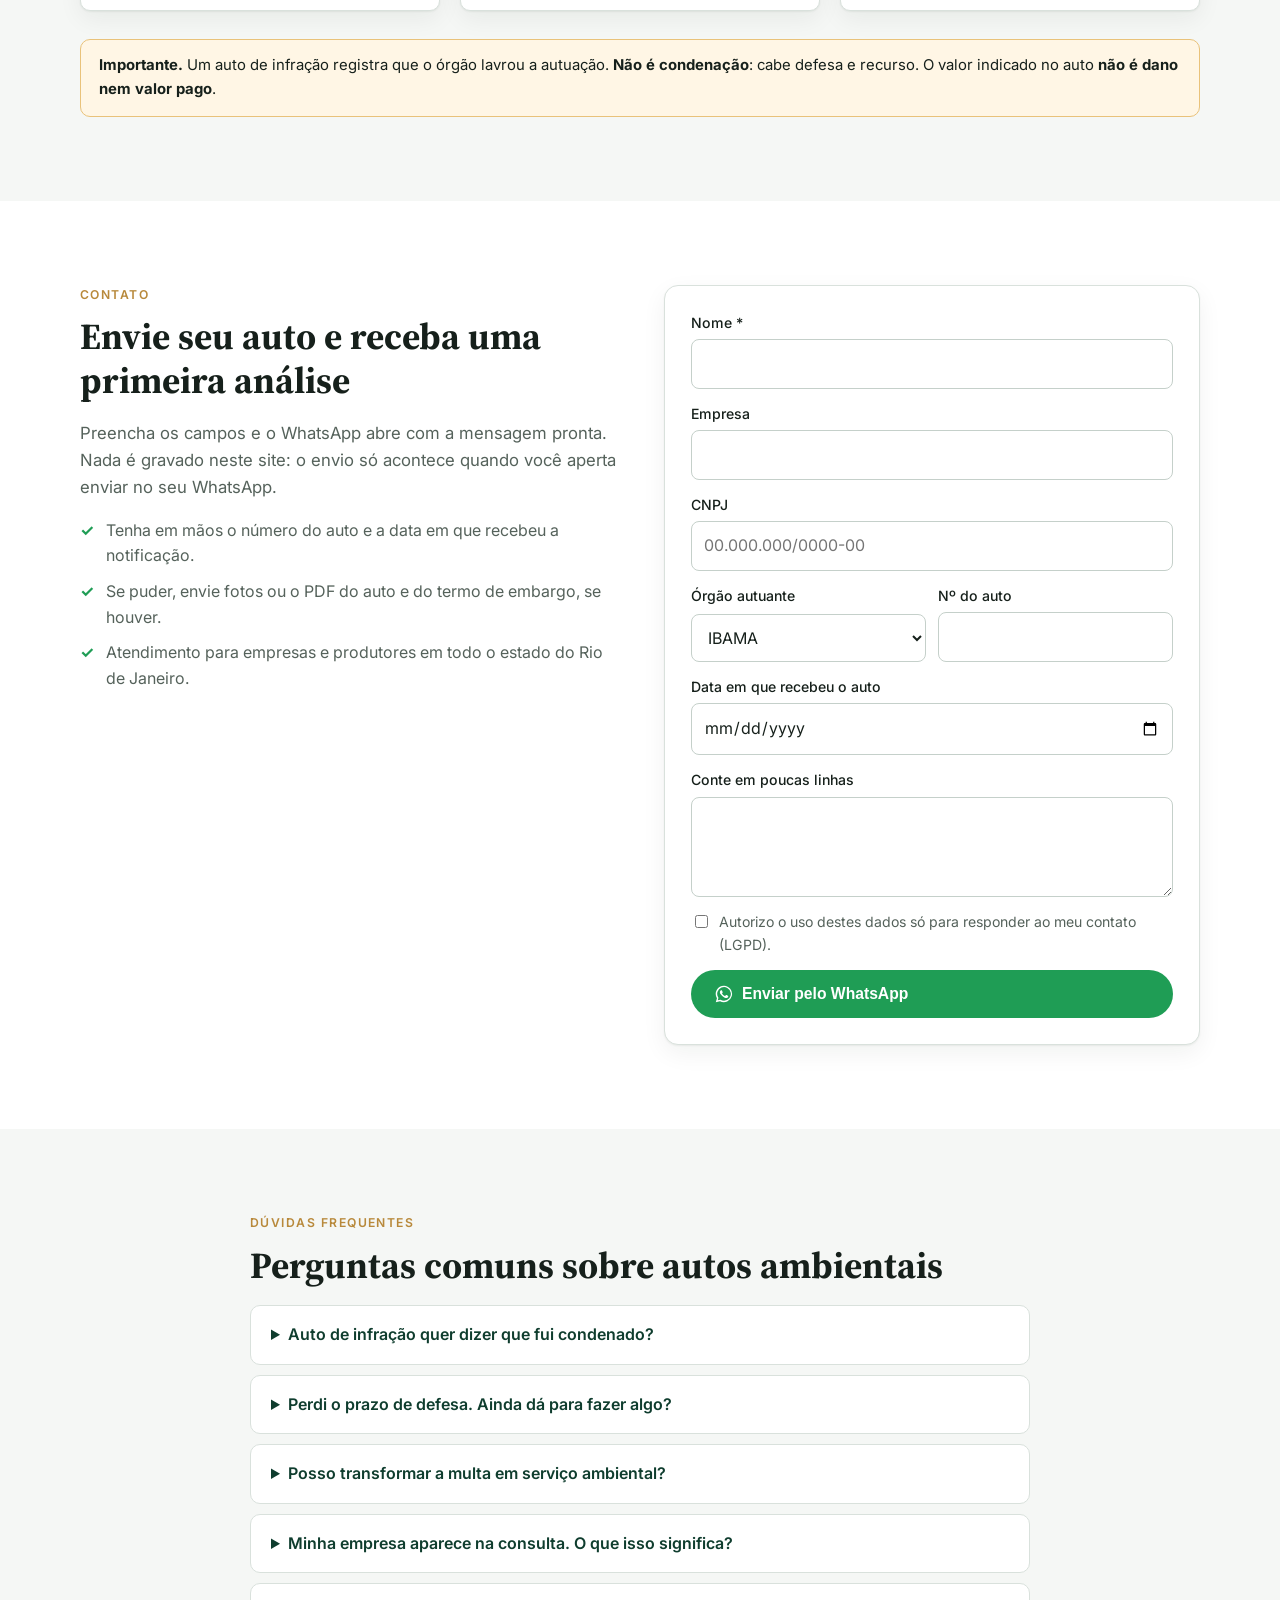
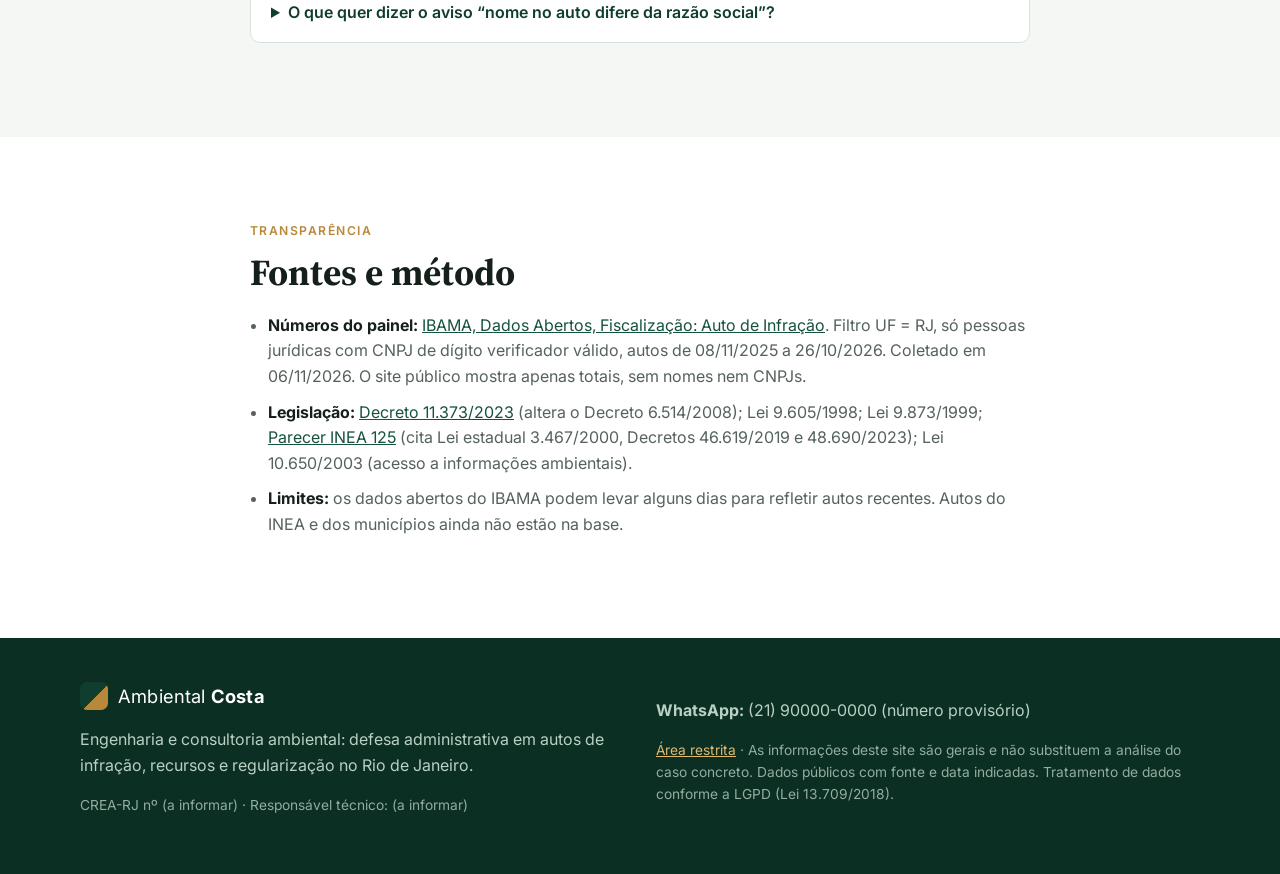
==== commit a0510d37: "Botão Área restrita no topo abre o login na própria página inicial Co-Authored-By: Claude Opus 5.5 <" ====
--- a/site/index.html
+++ b/site/index.html
@@ -25,6 +25,9 @@
       <a href="#consulta">Consultar auto</a>
       <a href="#contato">Contato</a>
     </nav>
+    <a class="btn btn-linha btn-sm btn-restrito js-login" href="area-restrita/" aria-haspopup="dialog" aria-label="Área restrita" title="Área restrita">
+      <svg aria-hidden="true" viewBox="0 0 24 24" class="ic"><path fill="currentColor" d="M12 2a5 5 0 0 0-5 5v3H6a2 2 0 0 0-2 2v8a2 2 0 0 0 2 2h12a2 2 0 0 0 2-2v-8a2 2 0 0 0-2-2h-1V7a5 5 0 0 0-5-5zm-3 8V7a3 3 0 1 1 6 0v3H9z"/></svg><span class="txt-restrito">Área restrita</span>
+    </a>
     <a class="btn btn-wa btn-sm js-wa" data-msg="Olá! Vim pelo site e quero falar sobre um auto de infração ambiental." href="#contato">
       <svg aria-hidden="true" viewBox="0 0 24 24" class="ic"><use href="#ic-wa"/></svg> WhatsApp
     </a>
@@ -240,5 +243,17 @@
 <script src="assets/config.js"></script>
 <script src="assets/publico.js"></script>
 <script src="assets/app.js"></script>
+<dialog class="dlg-login" id="dlg-login" aria-labelledby="dlg-tit">
+  <form class="form login-form" id="dlg-form" method="dialog">
+    <button class="dlg-x" type="button" id="dlg-x" aria-label="Fechar">×</button>
+    <h2 class="dlg-tit" id="dlg-tit">Área restrita</h2>
+    <p class="nota">Acesso só para usuários autorizados.</p>
+    <label class="campo"><span>Usuário</span><input id="dlg-user" type="text" autocomplete="username" autocapitalize="none" required></label>
+    <label class="campo"><span>Senha</span><input id="dlg-senha" type="password" autocomplete="current-password" required></label>
+    <small class="erro" id="dlg-erro" hidden></small>
+    <button class="btn btn-wa" id="dlg-ok" type="submit" style="justify-content:center">Entrar</button>
+  </form>
+</dialog>
+<script src="assets/login.js"></script>
 </body>
 </html>
--- a/site/assets/style.css
+++ b/site/assets/style.css
@@ -128,3 +128,14 @@
   .kpi{font-size:1.5rem}
   .barra{grid-template-columns:110px 1fr 32px}
 }
+
+/* ===== Botão "Área restrita" no topo + janela de login ===== */
+.topo .btn-restrito{margin-left:12px;color:var(--verde)}
+.topo .btn-restrito .ic{width:16px;height:16px}
+.dlg-login{border:0;border-radius:16px;padding:0;width:min(400px,calc(100% - 32px));box-shadow:0 20px 60px rgba(0,0,0,.3)}
+.dlg-login::backdrop{background:rgba(10,20,15,.55)}
+.dlg-login .login-form{position:relative;display:grid;gap:12px;padding:28px 24px 24px;margin:0;max-width:none;box-shadow:none}
+.dlg-tit{font-family:var(--serif);font-size:1.5rem;margin:0}
+.dlg-x{position:absolute;top:8px;right:12px;border:0;background:none;font-size:1.8rem;line-height:1;cursor:pointer;color:var(--cinza)}
+@media (max-width:960px){.topo .btn-restrito{margin-left:auto}.topo .btn-restrito + .btn-sm{margin-left:8px}}
+@media (max-width:620px){.topo .txt-restrito{display:none}.topo .btn-restrito{padding:8px 11px}}
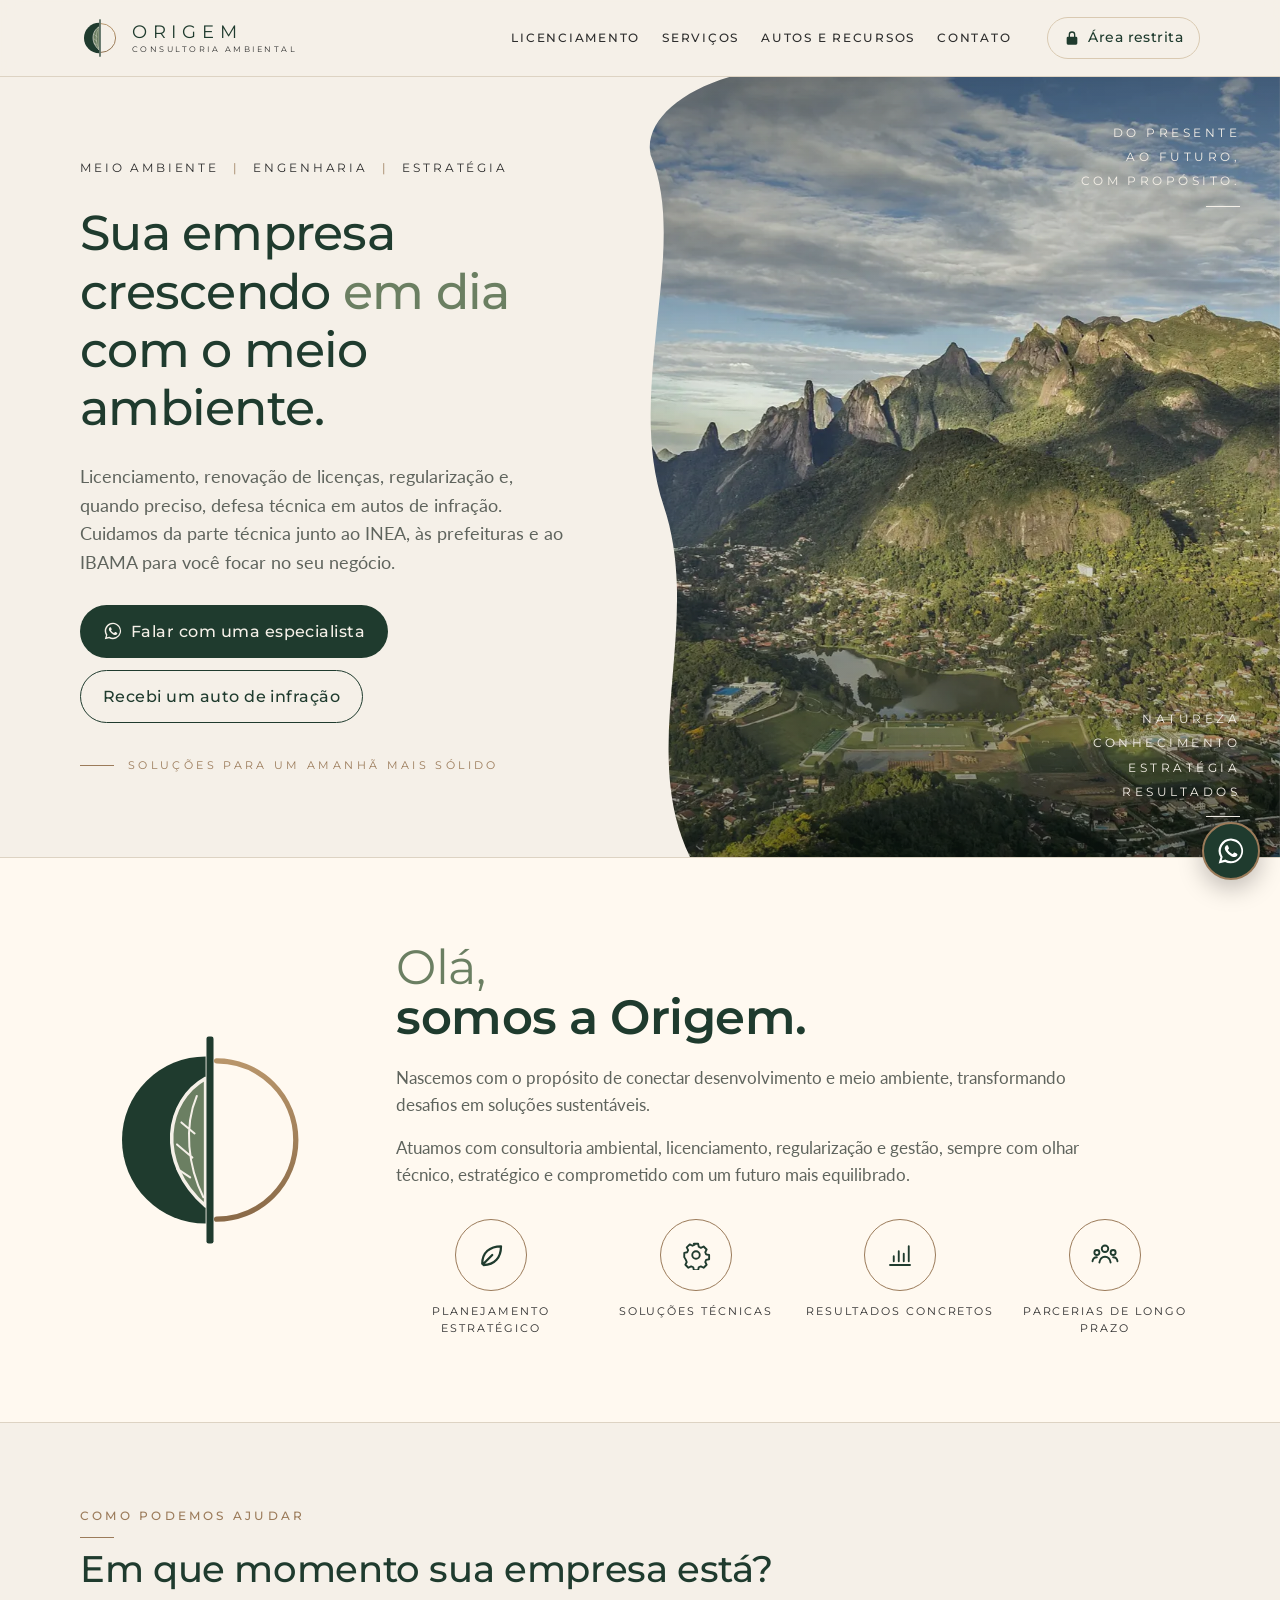
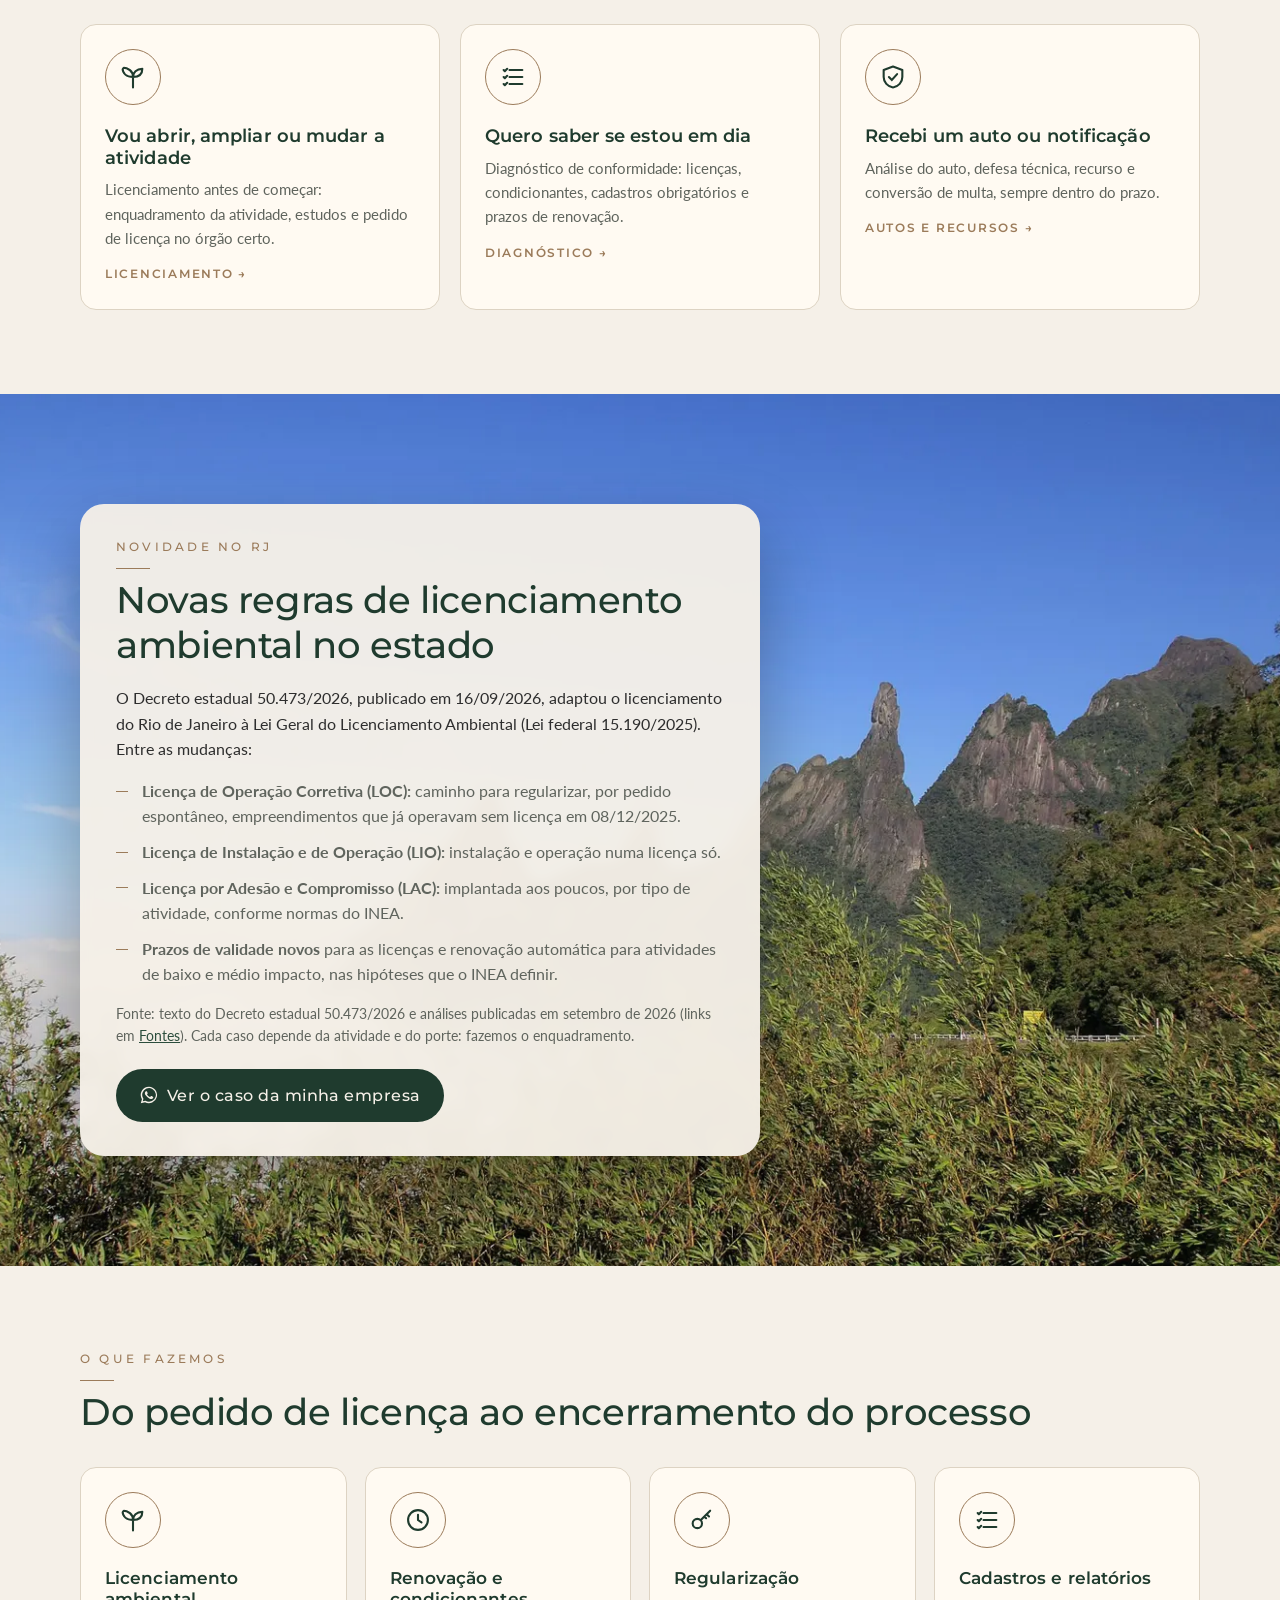
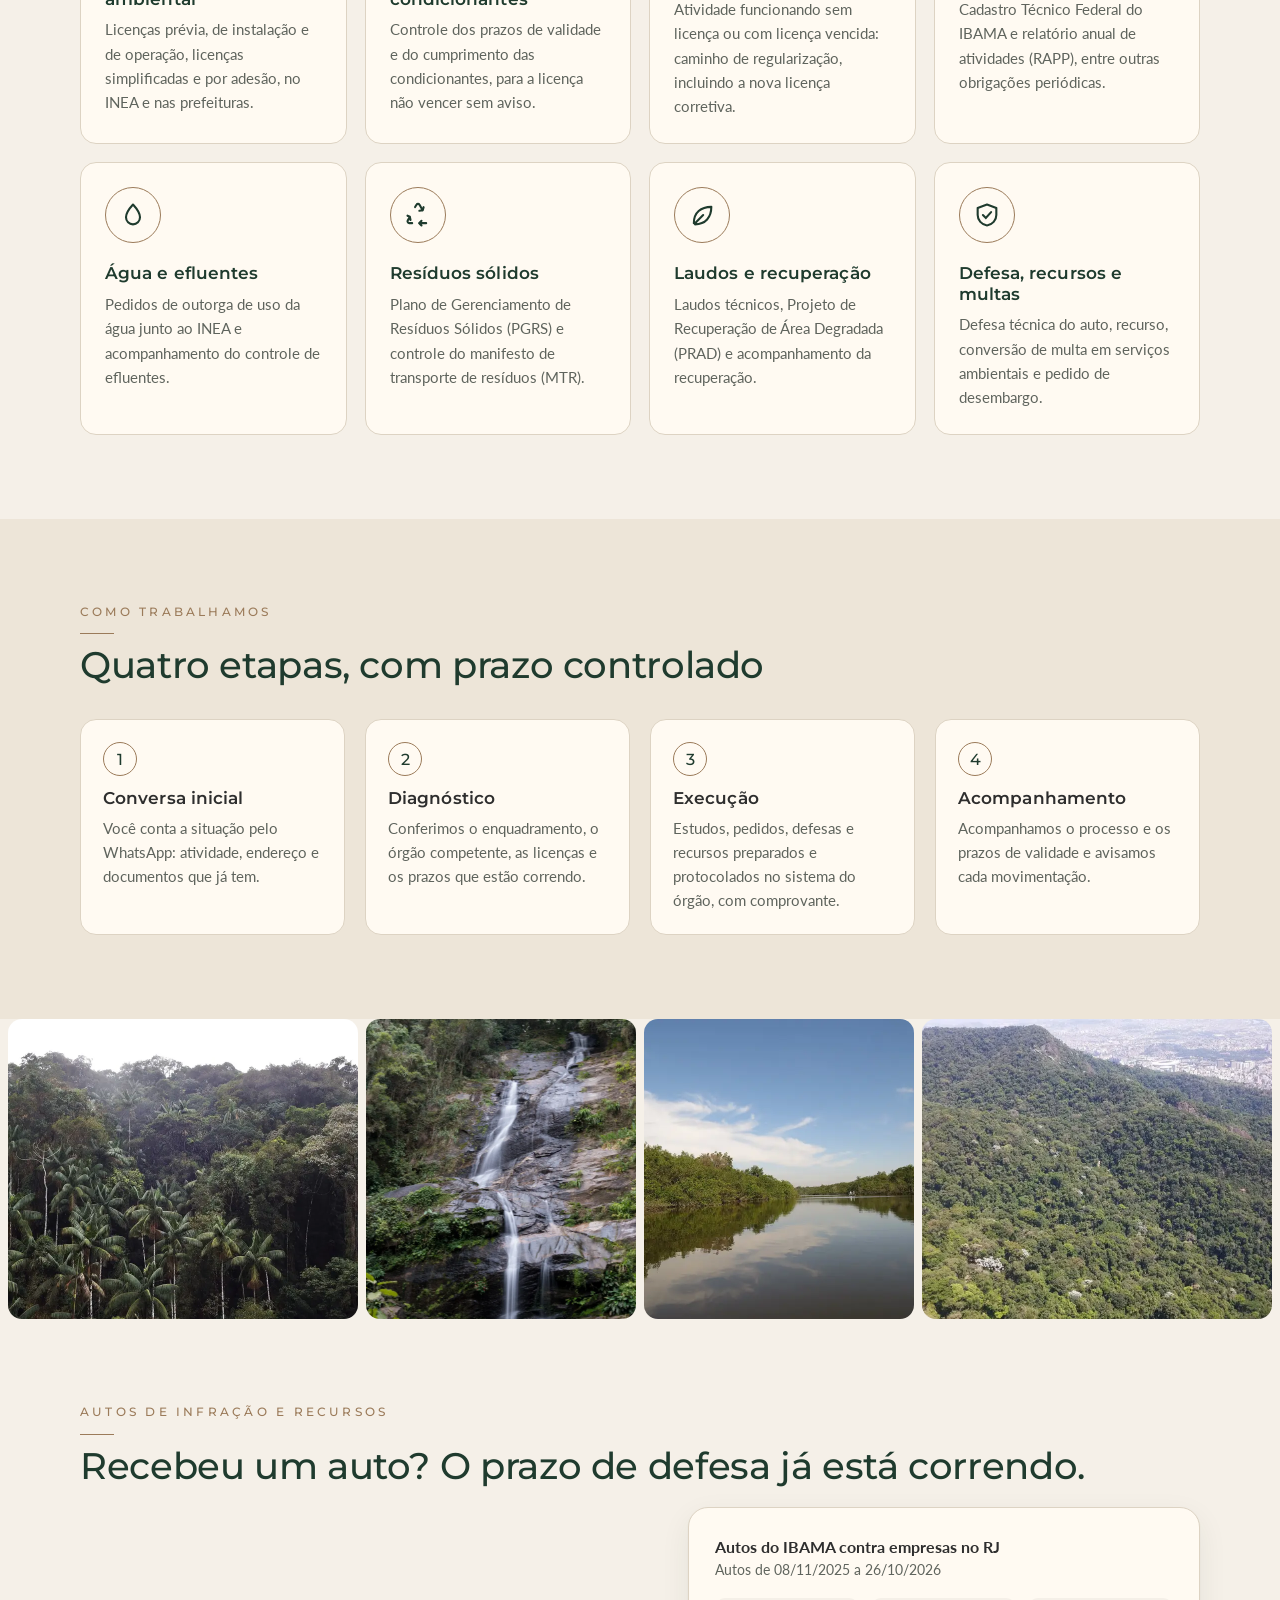
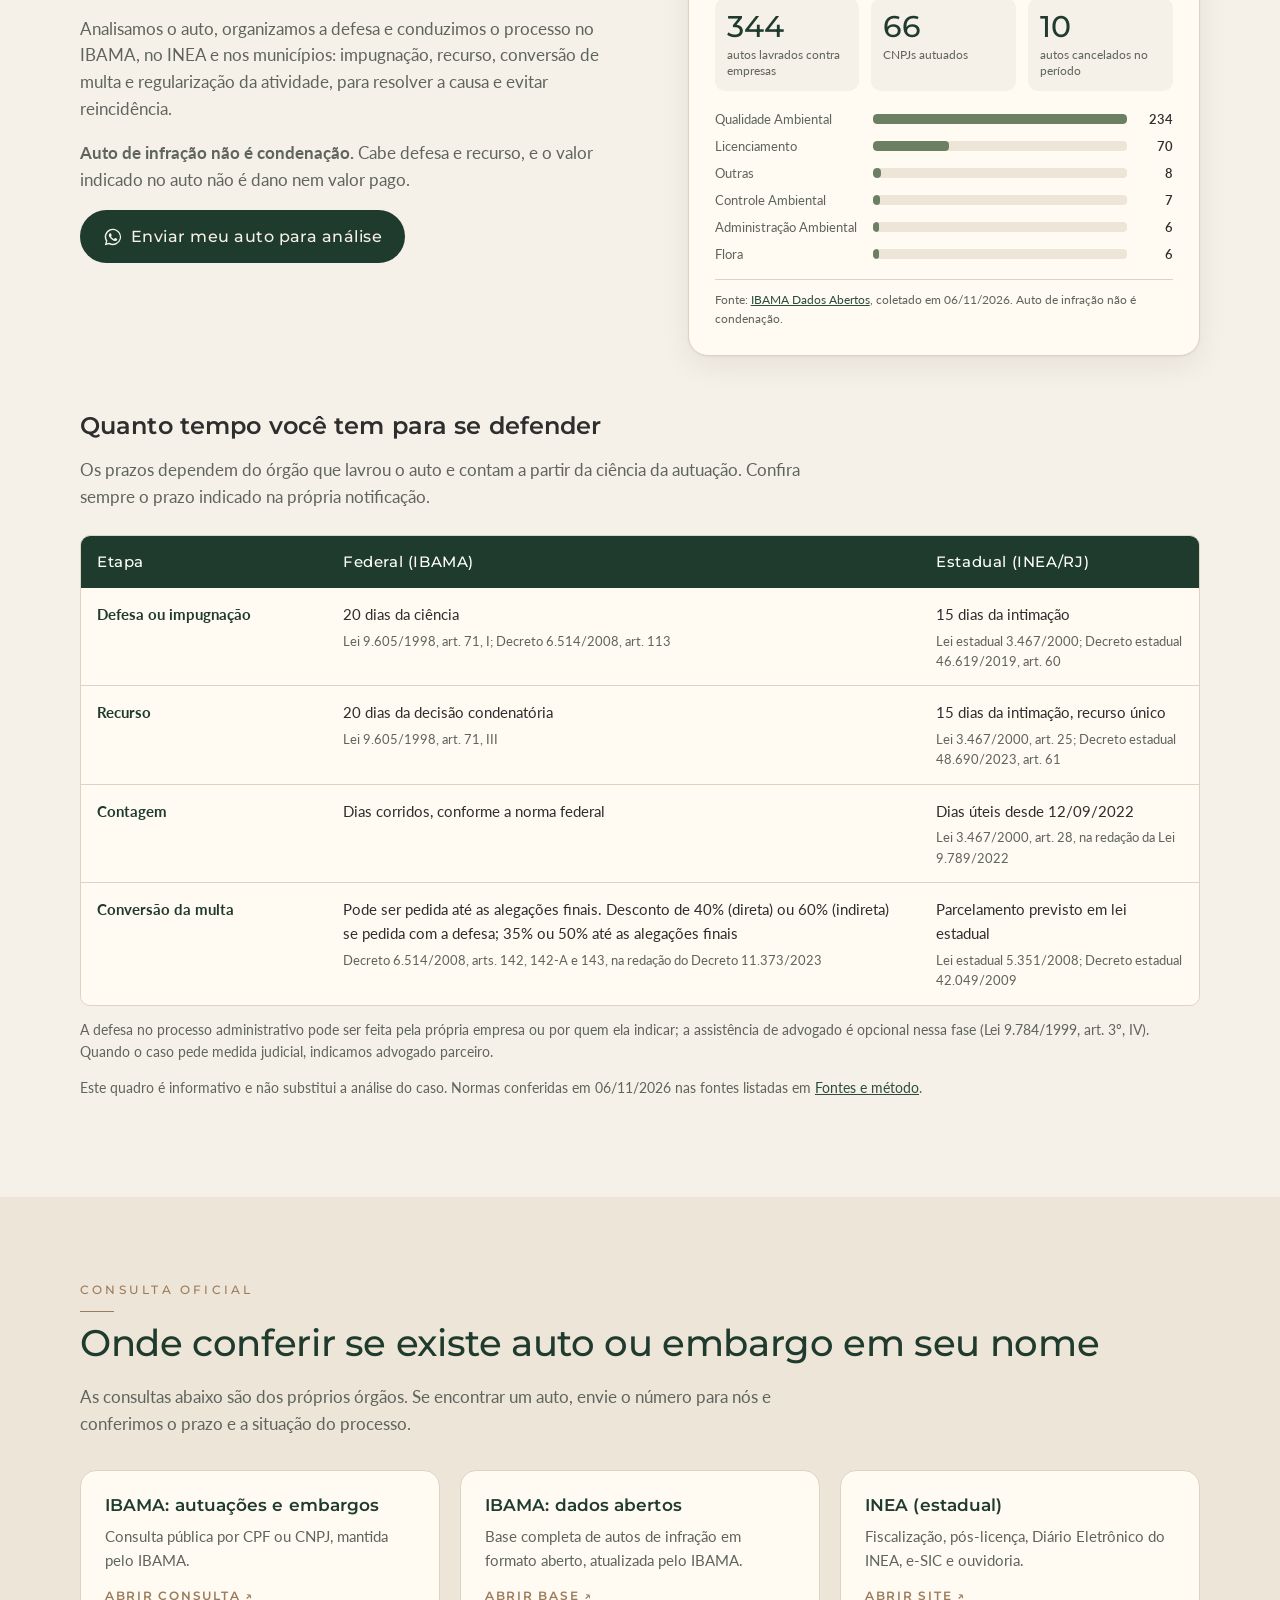
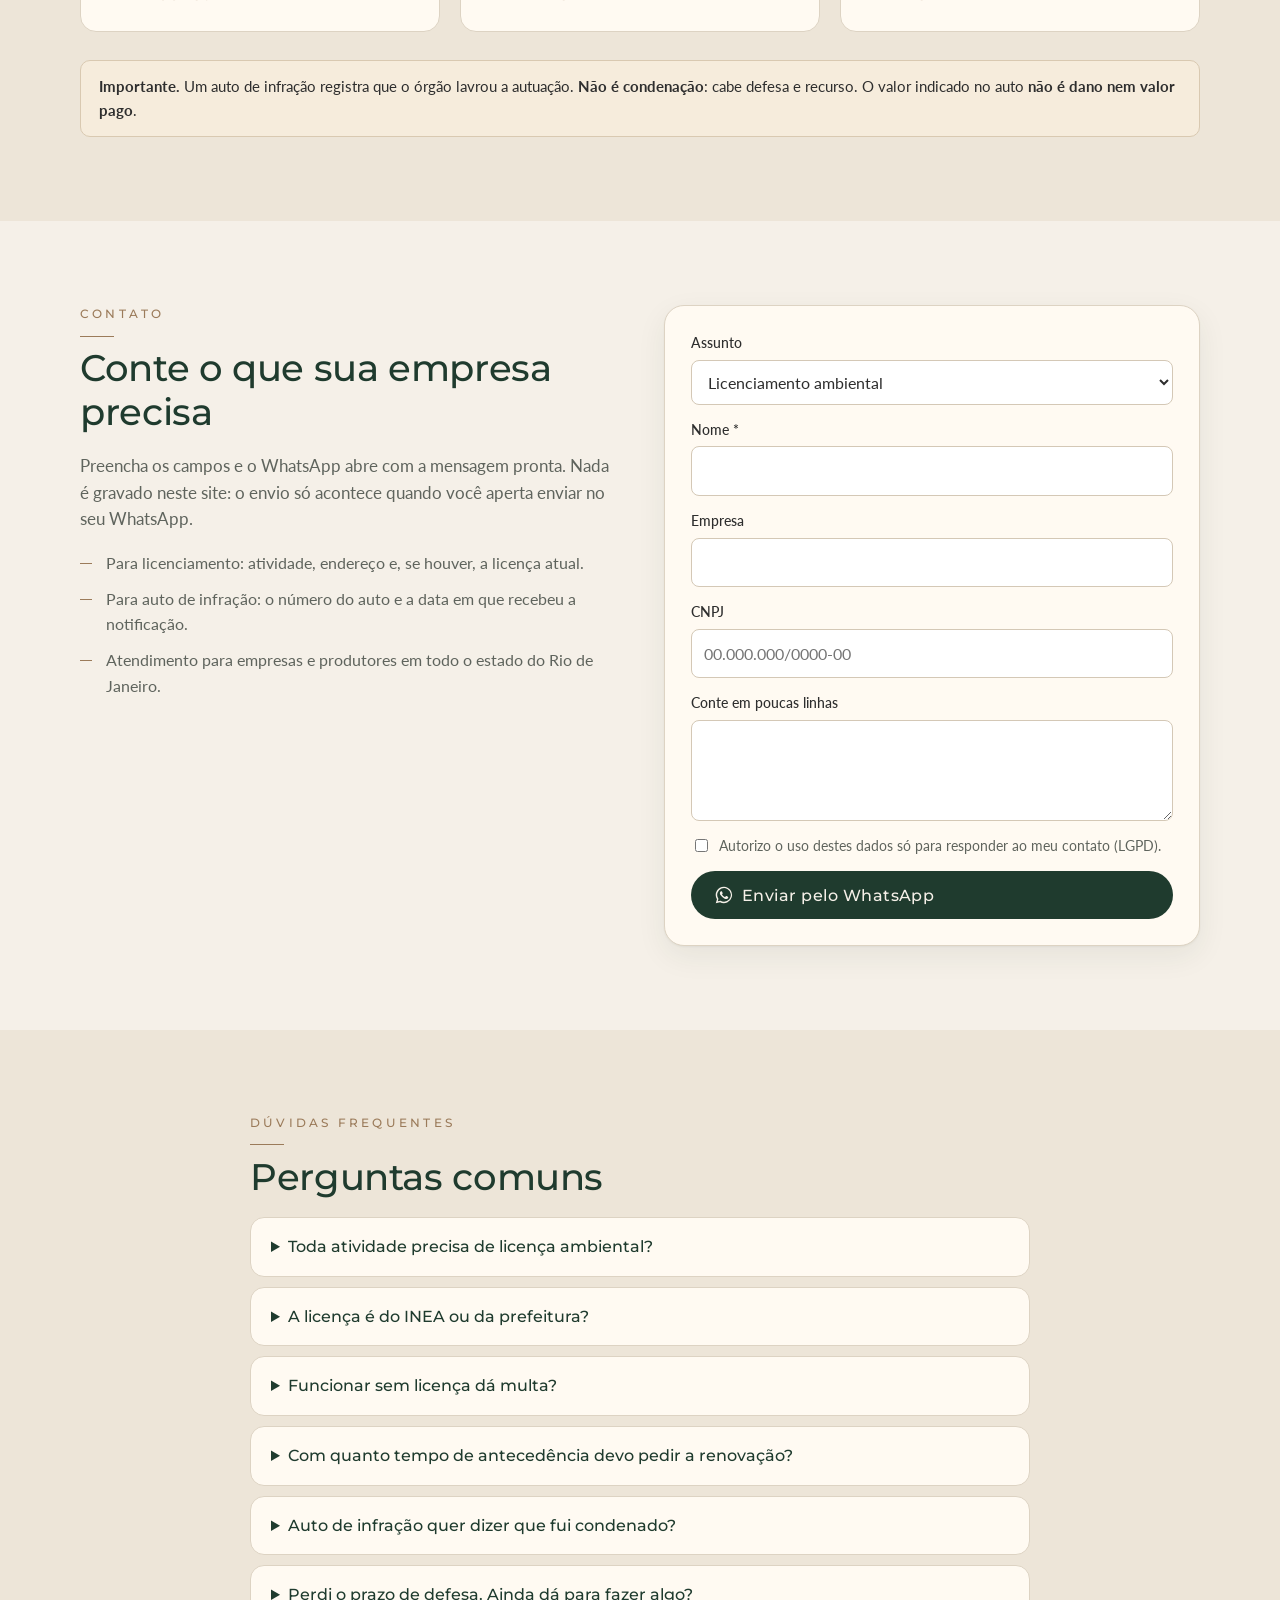
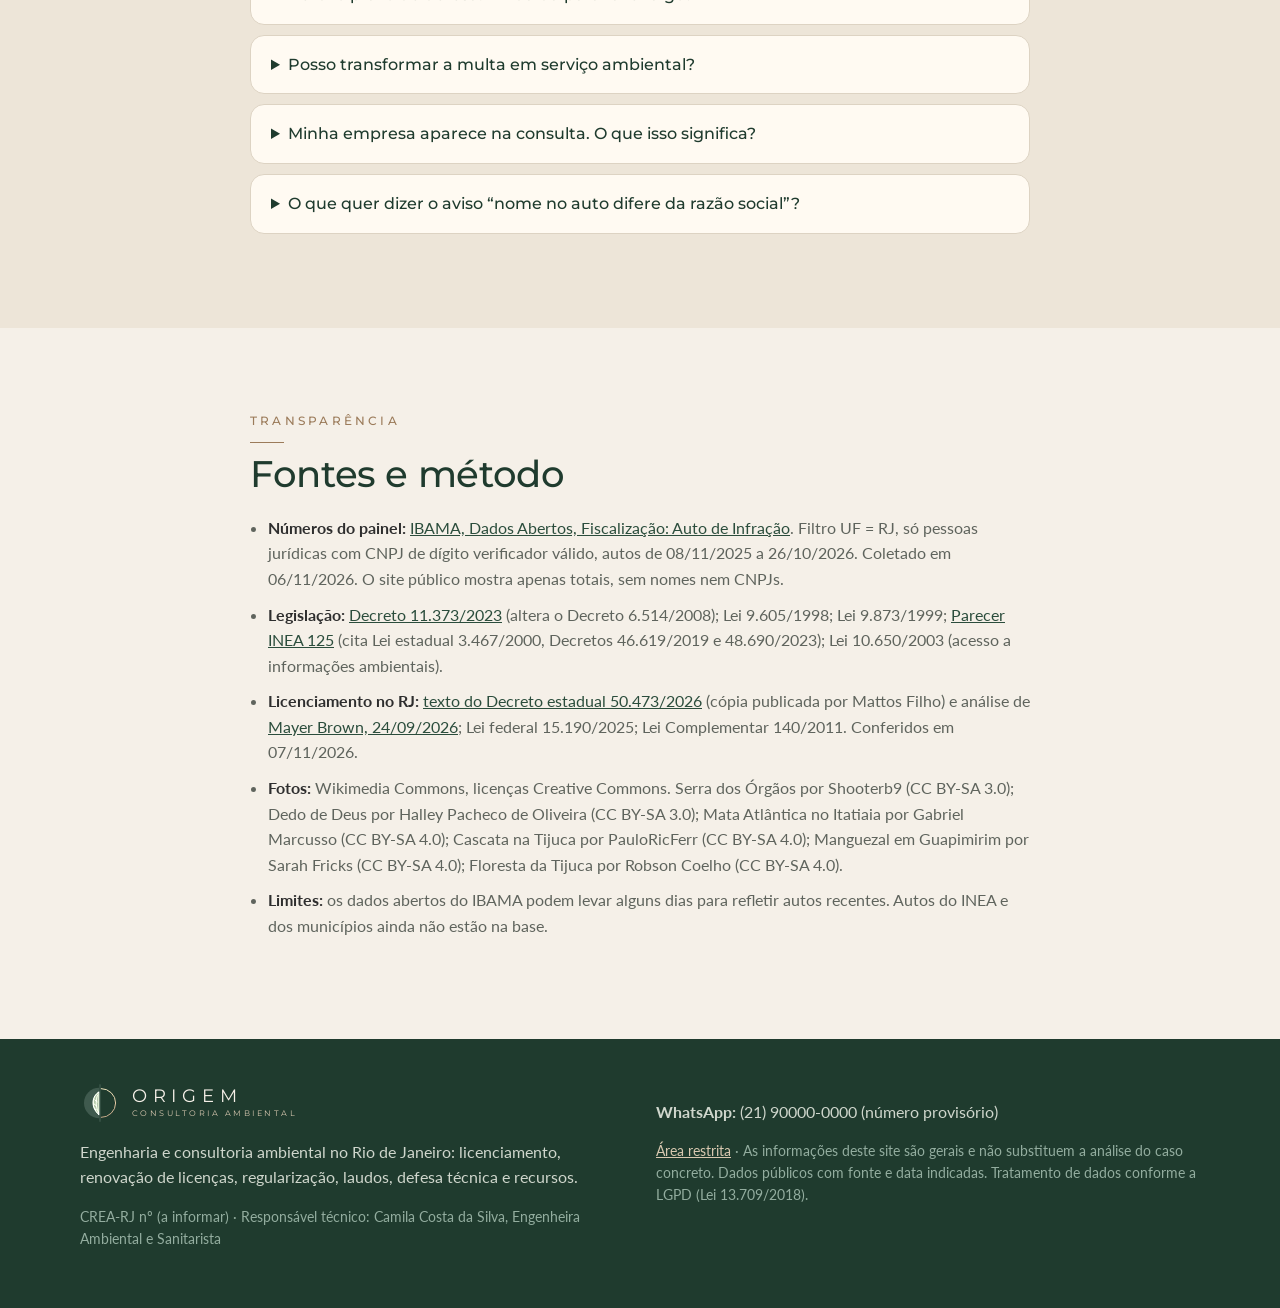
==== commit e7afc0b0: "Site na marca Origem: foco em licenciamento, fotos do RJ, animações; área restrita com Conferência, " ====
--- a/site/index.html
+++ b/site/index.html
@@ -2,12 +2,13 @@
 <html lang="pt-BR">
 <head>
 <meta charset="utf-8">
+<link rel="icon" href="favicon.svg" type="image/svg+xml">
 <meta name="viewport" content="width=device-width, initial-scale=1">
-<title>Ambiental Costa | Defesa em autos de infração ambiental</title>
-<meta name="description" content="Defesa administrativa em autos de infração ambiental, recursos, conversão de multas e regularização no Rio de Janeiro. Consulta a autos públicos do IBAMA com fonte e data.">
+<title>Origem Consultoria Ambiental | Licenciamento, regularização e defesa ambiental no RJ</title>
+<meta name="description" content="Engenharia e consultoria ambiental no Rio de Janeiro: licenciamento no INEA e nas prefeituras, renovação de licenças, regularização, laudos, defesa técnica e recursos em autos de infração.">
 <link rel="preconnect" href="https://fonts.googleapis.com">
 <link rel="preconnect" href="https://fonts.gstatic.com" crossorigin>
-<link href="https://fonts.googleapis.com/css2?family=Inter:wght@400;500;600;700&family=Source+Serif+4:opsz,wght@8..60,600;8..60,700&display=swap" rel="stylesheet">
+<link href="https://fonts.googleapis.com/css2?family=Montserrat:wght@300;400;500;600;700&family=Lato:wght@300;400;700&display=swap" rel="stylesheet">
 <link rel="stylesheet" href="assets/style.css">
 </head>
 <body>
@@ -15,47 +16,142 @@
 
 <header class="topo">
   <div class="wrap topo-in">
-    <a class="marca" href="#inicio" aria-label="Ambiental Costa, início">
-      <span class="marca-sinal" aria-hidden="true"></span>
-      <span>Ambiental <strong>Costa</strong></span>
+    <a class="marca" href="#inicio" aria-label="Origem Consultoria Ambiental, início">
+      <img class="marca-img" src="assets/origem-marca.svg" alt="" width="40" height="40"><span class="marca-txt"><span class="marca-nome">ORIGEM</span><span class="marca-sub">Consultoria Ambiental</span></span>
     </a>
     <nav class="menu" aria-label="Principal">
+      <a href="#licenciamento">Licenciamento</a>
       <a href="#servicos">Serviços</a>
-      <a href="#prazos">Prazos</a>
-      <a href="#consulta">Consultar auto</a>
+      <a href="#autos">Autos e recursos</a>
       <a href="#contato">Contato</a>
     </nav>
     <a class="btn btn-linha btn-sm btn-restrito js-login" href="area-restrita/" aria-haspopup="dialog" aria-label="Área restrita" title="Área restrita">
       <svg aria-hidden="true" viewBox="0 0 24 24" class="ic"><path fill="currentColor" d="M12 2a5 5 0 0 0-5 5v3H6a2 2 0 0 0-2 2v8a2 2 0 0 0 2 2h12a2 2 0 0 0 2-2v-8a2 2 0 0 0-2-2h-1V7a5 5 0 0 0-5-5zm-3 8V7a3 3 0 1 1 6 0v3H9z"/></svg><span class="txt-restrito">Área restrita</span>
     </a>
-    <a class="btn btn-wa btn-sm js-wa" data-msg="Olá! Vim pelo site e quero falar sobre um auto de infração ambiental." href="#contato">
-      <svg aria-hidden="true" viewBox="0 0 24 24" class="ic"><use href="#ic-wa"/></svg> WhatsApp
-    </a>
   </div>
 </header>
 
 <main id="conteudo">
 
 <section class="hero" id="inicio">
-  <div class="wrap hero-in">
-    <div class="hero-txt">
-      <p class="sobre">Engenharia e consultoria ambiental · Rio de Janeiro</p>
-      <h1>Recebeu um auto de infração ambiental? O prazo de defesa já está correndo.</h1>
-      <p class="lead">Analisamos o auto, organizamos a defesa e conduzimos o processo no IBAMA, no INEA e nos municípios: impugnação, recurso, conversão de multa e regularização da atividade.</p>
+  <div class="hero-in">
+    <div class="hero-txt revela">
+      <p class="pilares">Meio ambiente <i>|</i> Engenharia <i>|</i> Estratégia</p>
+      <h1>Sua empresa crescendo <em>em dia</em> com o meio ambiente.</h1>
+      <p class="lead">Licenciamento, renovação de licenças, regularização e, quando preciso, defesa técnica em autos de infração. Cuidamos da parte técnica junto ao INEA, às prefeituras e ao IBAMA para você focar no seu negócio.</p>
       <div class="hero-cta">
-        <a class="btn btn-wa js-wa" data-msg="Olá! Recebi um auto de infração ambiental e quero uma análise." href="#contato">
-          <svg aria-hidden="true" viewBox="0 0 24 24" class="ic"><use href="#ic-wa"/></svg> Falar com um especialista
+        <a class="btn btn-wa js-wa" data-msg="Olá! Vim pelo site e quero falar sobre licenciamento ambiental." href="#contato">
+          <svg aria-hidden="true" viewBox="0 0 24 24" class="ic"><use href="#ic-wa"/></svg> Falar com uma especialista
         </a>
-        <a class="btn btn-linha" href="#consulta">Onde consultar seu auto</a>
+        <a class="btn btn-linha" href="#autos">Recebi um auto de infração</a>
       </div>
-      <ul class="selos">
-        <li>Defesa federal (IBAMA/ICMBio)</li>
-        <li>Defesa estadual (INEA)</li>
-        <li>Fiscalizações municipais</li>
-        <li>Empresa registrada no CREA-RJ</li>
+      <p class="assina">Soluções para um amanhã mais sólido</p>
+    </div>
+    <div class="hero-foto revela">
+      <picture><source media="(max-width:700px)" srcset="assets/fotos/serra-dos-orgaos-p.webp"><img src="assets/fotos/serra-dos-orgaos.webp" alt="Serra dos Órgãos, Rio de Janeiro" fetchpriority="high"></picture>
+      <p class="hero-frase">Do presente<br>ao futuro,<br>com propósito.</p>
+      <p class="hero-lista">Natureza<br>Conhecimento<br>Estratégia<br>Resultados</p>
+    </div>
+    <p class="hero-vertical" aria-hidden="true">Territórios mais equilibrados · Pessoas mais seguras · Negócios mais duradouros</p>
+  </div>
+</section>
+
+<section class="sec sobre-origem" id="origem">
+  <div class="wrap origem-in">
+    <img class="origem-marca revela" src="assets/origem-marca.svg" alt="" width="180" height="180">
+    <div class="revela">
+      <h2 class="ola">Olá,<br><strong>somos a Origem.</strong></h2>
+      <p class="intro">Nascemos com o propósito de conectar desenvolvimento e meio ambiente, transformando desafios em soluções sustentáveis.</p>
+      <p class="intro">Atuamos com consultoria ambiental, licenciamento, regularização e gestão, sempre com olhar técnico, estratégico e comprometido com um futuro mais equilibrado.</p>
+      <ul class="valores">
+        <li><span class="circ"><svg viewBox="0 0 24 24"><use href="#i-folha"/></svg></span>Planejamento estratégico</li>
+        <li><span class="circ"><svg viewBox="0 0 24 24"><use href="#i-engrenagem"/></svg></span>Soluções técnicas</li>
+        <li><span class="circ"><svg viewBox="0 0 24 24"><use href="#i-barras"/></svg></span>Resultados concretos</li>
+        <li><span class="circ"><svg viewBox="0 0 24 24"><use href="#i-pessoas"/></svg></span>Parcerias de longo prazo</li>
       </ul>
     </div>
-    <aside class="painel" aria-label="Dados públicos do IBAMA no RJ">
+  </div>
+</section>
+
+<section class="sec" id="caminhos">
+  <div class="wrap">
+    <p class="sobre revela">Como podemos ajudar</p>
+    <h2 class="revela">Em que momento sua empresa está?</h2>
+    <div class="grade3 caminhos">
+      <a class="card card-caminho revela" href="#licenciamento"><svg aria-hidden="true" viewBox="0 0 24 24" class="ico"><use href="#i-broto"/></svg><h3>Vou abrir, ampliar ou mudar a atividade</h3><p>Licenciamento antes de começar: enquadramento da atividade, estudos e pedido de licença no órgão certo.</p><span class="seta">Licenciamento →</span></a>
+      <a class="card card-caminho revela" href="#servicos"><svg aria-hidden="true" viewBox="0 0 24 24" class="ico"><use href="#i-lista"/></svg><h3>Quero saber se estou em dia</h3><p>Diagnóstico de conformidade: licenças, condicionantes, cadastros obrigatórios e prazos de renovação.</p><span class="seta">Diagnóstico →</span></a>
+      <a class="card card-caminho revela" href="#autos"><svg aria-hidden="true" viewBox="0 0 24 24" class="ico"><use href="#i-escudo"/></svg><h3>Recebi um auto ou notificação</h3><p>Análise do auto, defesa técnica, recurso e conversão de multa, sempre dentro do prazo.</p><span class="seta">Autos e recursos →</span></a>
+    </div>
+  </div>
+</section>
+
+<section class="faixa-foto" id="licenciamento">
+  <picture aria-hidden="true"><source media="(max-width:700px)" srcset="assets/fotos/dedo-de-deus-neblina-p.webp"><img src="assets/fotos/dedo-de-deus-neblina.webp" alt="" loading="lazy"></picture>
+  <div class="wrap faixa-in">
+    <div class="faixa-caixa revela">
+      <p class="sobre">Novidade no RJ</p>
+      <h2>Novas regras de licenciamento ambiental no estado</h2>
+      <p>O Decreto estadual 50.473/2026, publicado em 16/09/2026, adaptou o licenciamento do Rio de Janeiro à Lei Geral do Licenciamento Ambiental (Lei federal 15.190/2025). Entre as mudanças:</p>
+      <ul class="lista-ok">
+        <li><strong>Licença de Operação Corretiva (LOC):</strong> caminho para regularizar, por pedido espontâneo, empreendimentos que já operavam sem licença em 08/12/2025.</li>
+        <li><strong>Licença de Instalação e de Operação (LIO):</strong> instalação e operação numa licença só.</li>
+        <li><strong>Licença por Adesão e Compromisso (LAC):</strong> implantada aos poucos, por tipo de atividade, conforme normas do INEA.</li>
+        <li><strong>Prazos de validade novos</strong> para as licenças e renovação automática para atividades de baixo e médio impacto, nas hipóteses que o INEA definir.</li>
+      </ul>
+      <p class="nota">Fonte: texto do Decreto estadual 50.473/2026 e análises publicadas em setembro de 2026 (links em <a href="#fontes">Fontes</a>). Cada caso depende da atividade e do porte: fazemos o enquadramento.</p>
+      <a class="btn btn-wa js-wa" data-msg="Olá! Quero saber como as novas regras de licenciamento do RJ se aplicam à minha empresa." href="#contato"><svg aria-hidden="true" viewBox="0 0 24 24" class="ic"><use href="#ic-wa"/></svg> Ver o caso da minha empresa</a>
+    </div>
+  </div>
+</section>
+
+<section class="sec" id="servicos">
+  <div class="wrap">
+    <p class="sobre revela">O que fazemos</p>
+    <h2 class="revela">Do pedido de licença ao encerramento do processo</h2>
+    <div class="grade4">
+      <article class="card card-serv revela"><svg aria-hidden="true" viewBox="0 0 24 24" class="ico"><use href="#i-broto"/></svg><h3>Licenciamento ambiental</h3><p>Licenças prévia, de instalação e de operação, licenças simplificadas e por adesão, no INEA e nas prefeituras.</p></article>
+      <article class="card card-serv revela"><svg aria-hidden="true" viewBox="0 0 24 24" class="ico"><use href="#i-relogio"/></svg><h3>Renovação e condicionantes</h3><p>Controle dos prazos de validade e do cumprimento das condicionantes, para a licença não vencer sem aviso.</p></article>
+      <article class="card card-serv revela"><svg aria-hidden="true" viewBox="0 0 24 24" class="ico"><use href="#i-chave"/></svg><h3>Regularização</h3><p>Atividade funcionando sem licença ou com licença vencida: caminho de regularização, incluindo a nova licença corretiva.</p></article>
+      <article class="card card-serv revela"><svg aria-hidden="true" viewBox="0 0 24 24" class="ico"><use href="#i-lista"/></svg><h3>Cadastros e relatórios</h3><p>Cadastro Técnico Federal do IBAMA e relatório anual de atividades (RAPP), entre outras obrigações periódicas.</p></article>
+      <article class="card card-serv revela"><svg aria-hidden="true" viewBox="0 0 24 24" class="ico"><use href="#i-gota"/></svg><h3>Água e efluentes</h3><p>Pedidos de outorga de uso da água junto ao INEA e acompanhamento do controle de efluentes.</p></article>
+      <article class="card card-serv revela"><svg aria-hidden="true" viewBox="0 0 24 24" class="ico"><use href="#i-reciclo"/></svg><h3>Resíduos sólidos</h3><p>Plano de Gerenciamento de Resíduos Sólidos (PGRS) e controle do manifesto de transporte de resíduos (MTR).</p></article>
+      <article class="card card-serv revela"><svg aria-hidden="true" viewBox="0 0 24 24" class="ico"><use href="#i-folha"/></svg><h3>Laudos e recuperação</h3><p>Laudos técnicos, Projeto de Recuperação de Área Degradada (PRAD) e acompanhamento da recuperação.</p></article>
+      <article class="card card-serv revela"><svg aria-hidden="true" viewBox="0 0 24 24" class="ico"><use href="#i-escudo"/></svg><h3>Defesa, recursos e multas</h3><p>Defesa técnica do auto, recurso, conversão de multa em serviços ambientais e pedido de desembargo.</p></article>
+    </div>
+  </div>
+</section>
+
+<section class="sec sec-alt" id="metodo">
+  <div class="wrap">
+    <p class="sobre revela">Como trabalhamos</p>
+    <h2 class="revela">Quatro etapas, com prazo controlado</h2>
+    <ol class="passos">
+      <li class="revela"><span>1</span><h3>Conversa inicial</h3><p>Você conta a situação pelo WhatsApp: atividade, endereço e documentos que já tem.</p></li>
+      <li class="revela"><span>2</span><h3>Diagnóstico</h3><p>Conferimos o enquadramento, o órgão competente, as licenças e os prazos que estão correndo.</p></li>
+      <li class="revela"><span>3</span><h3>Execução</h3><p>Estudos, pedidos, defesas e recursos preparados e protocolados no sistema do órgão, com comprovante.</p></li>
+      <li class="revela"><span>4</span><h3>Acompanhamento</h3><p>Acompanhamos o processo e os prazos de validade e avisamos cada movimentação.</p></li>
+    </ol>
+  </div>
+</section>
+
+<section class="mosaico" aria-label="Paisagens do Rio de Janeiro">
+  <figure class="revela"><img src="assets/fotos/mata-atlantica-itatiaia-p.webp" alt="Mata Atlântica no Parque Nacional do Itatiaia" loading="lazy"></figure>
+  <figure class="revela"><img src="assets/fotos/cascata-tijuca-p.webp" alt="Cascata no Parque Nacional da Tijuca" loading="lazy"></figure>
+  <figure class="revela"><img src="assets/fotos/manguezal-guapimirim-p.webp" alt="Manguezal na APA de Guapimirim" loading="lazy"></figure>
+  <figure class="revela"><img src="assets/fotos/floresta-tijuca-aerea-p.webp" alt="Floresta da Tijuca vista do alto" loading="lazy"></figure>
+</section>
+
+<section class="sec" id="autos">
+  <div class="wrap">
+    <p class="sobre revela">Autos de infração e recursos</p>
+    <h2 class="revela">Recebeu um auto? O prazo de defesa já está correndo.</h2>
+    <div class="autos-in">
+      <div class="revela">
+        <p class="intro">Analisamos o auto, organizamos a defesa e conduzimos o processo no IBAMA, no INEA e nos municípios: impugnação, recurso, conversão de multa e regularização da atividade, para resolver a causa e evitar reincidência.</p>
+        <p class="intro"><strong>Auto de infração não é condenação.</strong> Cabe defesa e recurso, e o valor indicado no auto não é dano nem valor pago.</p>
+        <a class="btn btn-wa js-wa" data-msg="Olá! Recebi um auto de infração ambiental e quero uma análise." href="#contato"><svg aria-hidden="true" viewBox="0 0 24 24" class="ic"><use href="#ic-wa"/></svg> Enviar meu auto para análise</a>
+      </div>
+      <aside class="painel revela" aria-label="Dados públicos do IBAMA no RJ">
       <p class="painel-tit">Autos do IBAMA contra empresas no RJ</p>
       <p class="painel-per" id="painel-periodo">Últimos 12 meses</p>
       <div class="kpis">
@@ -66,59 +162,8 @@
       <div class="barras" id="barras-tipo" aria-label="Autos por tipo de infração"></div>
       <p class="painel-fonte">Fonte: <a href="https://dadosabertos.ibama.gov.br/dataset/fiscalizacao-auto-de-infracao" target="_blank" rel="noopener">IBAMA Dados Abertos</a>, coletado em <span class="js-coleta">—</span>. Auto de infração não é condenação.</p>
     </aside>
-  </div>
-</section>
-
-<section class="sec" id="servicos">
-  <div class="wrap">
-    <p class="sobre">O que fazemos</p>
-    <h2>Atuação completa, do auto ao encerramento do processo</h2>
-    <div class="grade3">
-      <article class="card">
-        <h3>Defesa e impugnação</h3>
-        <p>Análise técnica do auto: fatos, enquadramento, medições, laudos, dosimetria da multa e provas. Defesa administrativa protocolada dentro do prazo.</p>
-      </article>
-      <article class="card">
-        <h3>Recursos</h3>
-        <p>Recurso contra a decisão de primeira instância, alegações finais e acompanhamento do julgamento até a decisão definitiva.</p>
-      </article>
-      <article class="card">
-        <h3>Conversão de multa</h3>
-        <p>Pedido de conversão da multa em serviços de preservação, melhoria e recuperação ambiental, quando cabível, com os descontos previstos na norma.</p>
-      </article>
-      <article class="card">
-        <h3>Embargos e interdições</h3>
-        <p>Pedido de desembargo, comprovação de regularização e negociação de cronograma com o órgão ambiental.</p>
-      </article>
-      <article class="card">
-        <h3>Licenciamento e regularização</h3>
-        <p>Licenças, renovações, condicionantes e cadastros (como o Cadastro Técnico Federal), para resolver a causa do auto e evitar reincidência.</p>
-      </article>
-      <article class="card">
-        <h3>Monitoramento preventivo</h3>
-        <p>Acompanhamento de publicações e bases públicas de fiscalização para a sua empresa saber de uma autuação o quanto antes.</p>
-      </article>
-    </div>
-  </div>
-</section>
-
-<section class="sec sec-alt" id="metodo">
-  <div class="wrap">
-    <p class="sobre">Como trabalhamos</p>
-    <h2>Quatro etapas, com prazo controlado</h2>
-    <ol class="passos">
-      <li><span>1</span><h3>Diagnóstico</h3><p>Você envia o auto pelo WhatsApp. Conferimos órgão, data da ciência, enquadramento e prazo.</p></li>
-      <li><span>2</span><h3>Estratégia</h3><p>Indicamos o caminho: defesa, conversão, regularização ou a combinação delas, com custos claros.</p></li>
-      <li><span>3</span><h3>Protocolo</h3><p>Defesa ou recurso fundamentado, protocolado no sistema do órgão, com comprovante.</p></li>
-      <li><span>4</span><h3>Acompanhamento</h3><p>Monitoramos o processo até a decisão final e avisamos cada movimentação.</p></li>
-    </ol>
-  </div>
-</section>
-
-<section class="sec" id="prazos">
-  <div class="wrap">
-    <p class="sobre">Prazos e regras</p>
-    <h2>Quanto tempo você tem para se defender</h2>
+    </div>
+    <h3 class="sub-tit" id="prazos">Quanto tempo você tem para se defender</h3>
     <p class="intro">Os prazos dependem do órgão que lavrou o auto e contam a partir da ciência da autuação. Confira sempre o prazo indicado na própria notificação.</p>
     <div class="tabela-wrap">
       <table class="tabela">
@@ -165,25 +210,28 @@
   <div class="wrap contato-in">
     <div>
       <p class="sobre">Contato</p>
-      <h2>Envie seu auto e receba uma primeira análise</h2>
+      <h2>Conte o que sua empresa precisa</h2>
       <p class="intro">Preencha os campos e o WhatsApp abre com a mensagem pronta. Nada é gravado neste site: o envio só acontece quando você aperta enviar no seu WhatsApp.</p>
       <ul class="lista-ok">
-        <li>Tenha em mãos o número do auto e a data em que recebeu a notificação.</li>
-        <li>Se puder, envie fotos ou o PDF do auto e do termo de embargo, se houver.</li>
+        <li>Para licenciamento: atividade, endereço e, se houver, a licença atual.</li>
+        <li>Para auto de infração: o número do auto e a data em que recebeu a notificação.</li>
         <li>Atendimento para empresas e produtores em todo o estado do Rio de Janeiro.</li>
       </ul>
     </div>
     <form class="form" id="form-wa" novalidate>
+      <label class="campo"><span>Assunto</span>
+        <select id="c-assunto"><option>Licenciamento ambiental</option><option>Renovação de licença</option><option>Regularização da atividade</option><option>Auto de infração ou multa</option><option>Outro</option></select>
+      </label>
       <label class="campo"><span>Nome *</span><input id="c-nome" required autocomplete="name"></label>
       <label class="campo"><span>Empresa</span><input id="c-emp" autocomplete="organization"></label>
       <label class="campo"><span>CNPJ</span><input id="c-cnpj" inputmode="numeric" placeholder="00.000.000/0000-00"><small class="erro" id="e-cnpj" hidden>CNPJ inválido: confira os dígitos.</small></label>
-      <div class="duas">
+      <div class="duas so-auto" hidden>
         <label class="campo"><span>Órgão autuante</span>
           <select id="c-org"><option>IBAMA</option><option>INEA</option><option>ICMBio</option><option>Prefeitura</option><option>Outro / não sei</option></select>
         </label>
         <label class="campo"><span>Nº do auto</span><input id="c-auto"></label>
       </div>
-      <label class="campo"><span>Data em que recebeu o auto</span><input id="c-data" type="date"></label>
+      <label class="campo so-auto" hidden><span>Data em que recebeu o auto</span><input id="c-data" type="date"></label>
       <label class="campo"><span>Conte em poucas linhas</span><textarea id="c-msg" rows="3"></textarea></label>
       <label class="check"><input type="checkbox" id="c-lgpd" required> Autorizo o uso destes dados só para responder ao meu contato (LGPD).</label>
       <small class="erro" id="e-form" hidden></small>
@@ -195,7 +243,11 @@
 <section class="sec sec-alt" id="faq">
   <div class="wrap estreito">
     <p class="sobre">Dúvidas frequentes</p>
-    <h2>Perguntas comuns sobre autos ambientais</h2>
+    <h2>Perguntas comuns</h2>
+    <details><summary>Toda atividade precisa de licença ambiental?</summary><p>Não. Depende do tipo de atividade, do porte e do potencial poluidor. No RJ, o enquadramento segue as regras estaduais (Decreto estadual 50.473/2026 e normas do INEA) e, quando o impacto é local, a licença pode ser da prefeitura (Lei Complementar 140/2011, art. 9º, XIV). Fazemos esse enquadramento.</p></details>
+    <details><summary>A licença é do INEA ou da prefeitura?</summary><p>Depende do impacto da atividade. Atividades de impacto local são licenciadas pelo município, se ele estiver habilitado; as demais, em regra, pelo INEA. Algumas são federais (IBAMA).</p></details>
+    <details><summary>Funcionar sem licença dá multa?</summary><p>Sim. Instalar ou operar atividade potencialmente poluidora sem licença é infração administrativa (Decreto 6.514/2008, art. 66) e também crime (Lei 9.605/1998, art. 60). Regularizar antes da fiscalização é o caminho mais seguro.</p></details>
+    <details><summary>Com quanto tempo de antecedência devo pedir a renovação?</summary><p>Confira o prazo escrito na sua licença. As novas regras estaduais preveem renovação automática para algumas atividades de baixo e médio impacto, nas hipóteses que o INEA definir. Fazemos o controle desses prazos.</p></details>
     <details><summary>Auto de infração quer dizer que fui condenado?</summary><p>Não. O auto inicia o processo administrativo. Você tem direito a defesa e a recurso, e a multa só se torna definitiva depois do julgamento.</p></details>
     <details><summary>Perdi o prazo de defesa. Ainda dá para fazer algo?</summary><p>Depende da fase do processo. Ainda pode haver alegações finais, recurso, pedido de conversão, parcelamento ou questões como a prescrição (Lei 9.873/1999). Vale uma análise rápida do processo.</p></details>
     <details><summary>Posso transformar a multa em serviço ambiental?</summary><p>Na esfera federal, a conversão da multa em serviços de preservação, melhoria e recuperação ambiental está prevista no Decreto 6.514/2008, com descontos maiores quando o pedido é feito junto com a defesa.</p></details>
@@ -211,6 +263,8 @@
     <ul class="fontes">
       <li><strong>Números do painel:</strong> <a href="https://dadosabertos.ibama.gov.br/dataset/fiscalizacao-auto-de-infracao" target="_blank" rel="noopener">IBAMA, Dados Abertos, Fiscalização: Auto de Infração</a>. Filtro UF = RJ, só pessoas jurídicas com CNPJ de dígito verificador válido, autos de <span class="js-periodo">—</span>. Coletado em <span class="js-coleta">—</span>. O site público mostra apenas totais, sem nomes nem CNPJs.</li>
       <li><strong>Legislação:</strong> <a href="https://www2.camara.leg.br/legin/fed/decret/2023/decreto-11373-1-janeiro-2023-793607-publicacaooriginal-166723-pe.html" target="_blank" rel="noopener">Decreto 11.373/2023</a> (altera o Decreto 6.514/2008); Lei 9.605/1998; Lei 9.873/1999; <a href="https://www.inea.rj.gov.br/wp-content/uploads/2025/04/SEI_75485419_Parecer_125.pdf" target="_blank" rel="noopener">Parecer INEA 125</a> (cita Lei estadual 3.467/2000, Decretos 46.619/2019 e 48.690/2023); Lei 10.650/2003 (acesso a informações ambientais).</li>
+      <li><strong>Licenciamento no RJ:</strong> <a href="https://www.mattosfilho.com.br/wp-content/uploads/2026/09/decreto-estadual-no-50473-2026.pdf" target="_blank" rel="noopener">texto do Decreto estadual 50.473/2026</a> (cópia publicada por Mattos Filho) e análise de <a href="https://www.mayerbrown.com/pt/insights/publications/2026/09/rio-de-janeiro-decree-amends-environmental-licensing-to-incorporate-lgla-rules" target="_blank" rel="noopener">Mayer Brown, 24/09/2026</a>; Lei federal 15.190/2025; Lei Complementar 140/2011. Conferidos em 07/11/2026.</li>
+      <li><strong>Fotos:</strong> Wikimedia Commons, licenças Creative Commons. Serra dos Órgãos por Shooterb9 (CC BY-SA 3.0); Dedo de Deus por Halley Pacheco de Oliveira (CC BY-SA 3.0); Mata Atlântica no Itatiaia por Gabriel Marcusso (CC BY-SA 4.0); Cascata na Tijuca por PauloRicFerr (CC BY-SA 4.0); Manguezal em Guapimirim por Sarah Fricks (CC BY-SA 4.0); Floresta da Tijuca por Robson Coelho (CC BY-SA 4.0).</li>
       <li><strong>Limites:</strong> os dados abertos do IBAMA podem levar alguns dias para refletir autos recentes. Autos do INEA e dos municípios ainda não estão na base.</li>
     </ul>
   </div>
@@ -221,8 +275,8 @@
 <footer class="rodape">
   <div class="wrap rodape-in">
     <div>
-      <p class="marca marca-rod"><span class="marca-sinal" aria-hidden="true"></span><span>Ambiental <strong>Costa</strong></span></p>
-      <p>Engenharia e consultoria ambiental: defesa administrativa em autos de infração, recursos e regularização no Rio de Janeiro.</p>
+      <p class="marca marca-rod"><img class="marca-img" src="assets/origem-marca.svg" alt="" width="40" height="40"><span class="marca-txt"><span class="marca-nome">ORIGEM</span><span class="marca-sub">Consultoria Ambiental</span></span></p>
+      <p>Engenharia e consultoria ambiental no Rio de Janeiro: licenciamento, renovação de licenças, regularização, laudos, defesa técnica e recursos.</p>
       <p class="pequeno" id="crea-rodape"></p>
     </div>
     <div>
@@ -232,11 +286,26 @@
   </div>
 </footer>
 
-<a class="wa-flutua js-wa" data-msg="Olá! Vim pelo site da Ambiental Costa e quero atendimento." href="#contato" aria-label="Falar no WhatsApp">
+<a class="wa-flutua js-wa" data-msg="Olá! Vim pelo site da Origem Consultoria Ambiental e quero atendimento." href="#contato" aria-label="Falar no WhatsApp">
   <svg aria-hidden="true" viewBox="0 0 24 24"><use href="#ic-wa"/></svg>
 </a>
 
 <svg width="0" height="0" style="position:absolute" aria-hidden="true">
+  <defs>
+    <clipPath id="curva" clipPathUnits="objectBoundingBox"><path d="M.16 0 H1 V1 H.10 C.02 .86 .12 .70 .06 .55 C0 .40 .10 .22 .04 .10 C.03 .06 .08 .02 .16 0 Z"/></clipPath>
+    <clipPath id="curva-m" clipPathUnits="objectBoundingBox"><path d="M0 0 H1 V.90 C.80 .99 .62 .90 .45 .95 C.28 1 .14 .93 0 .97 Z"/></clipPath>
+  </defs>
+  <symbol id="i-broto" viewBox="0 0 24 24"><path fill="none" stroke="currentColor" stroke-width="1.8" stroke-linecap="round" stroke-linejoin="round" d="M12 21v-9m0 0C12 7 8 4 3 4c0 5 3.5 8 9 8Zm0 0c0-4 3-7 8-7 0 4.5-3 7-8 7Z"/></symbol>
+  <symbol id="i-lista" viewBox="0 0 24 24"><path fill="none" stroke="currentColor" stroke-width="1.8" stroke-linecap="round" stroke-linejoin="round" d="M9 6h11M9 12h11M9 18h11M4 6l1 1 2-2M4 12l1 1 2-2M4 18l1 1 2-2"/></symbol>
+  <symbol id="i-escudo" viewBox="0 0 24 24"><path fill="none" stroke="currentColor" stroke-width="1.8" stroke-linejoin="round" d="M12 3 4 6v6c0 4.5 3.4 8.3 8 9 4.6-.7 8-4.5 8-9V6l-8-3Z"/><path fill="none" stroke="currentColor" stroke-width="1.8" stroke-linecap="round" d="m8.5 12 2.5 2.5 4.5-5"/></symbol>
+  <symbol id="i-relogio" viewBox="0 0 24 24"><circle cx="12" cy="12" r="8.5" fill="none" stroke="currentColor" stroke-width="1.8"/><path fill="none" stroke="currentColor" stroke-width="1.8" stroke-linecap="round" d="M12 7.5V12l3 2"/></symbol>
+  <symbol id="i-chave" viewBox="0 0 24 24"><circle cx="8" cy="15" r="4" fill="none" stroke="currentColor" stroke-width="1.8"/><path fill="none" stroke="currentColor" stroke-width="1.8" stroke-linecap="round" d="m11 12 8-8m-3 3 2 2m-4 0 1.5 1.5"/></symbol>
+  <symbol id="i-gota" viewBox="0 0 24 24"><path fill="none" stroke="currentColor" stroke-width="1.8" stroke-linejoin="round" d="M12 3s6 6.5 6 11a6 6 0 0 1-12 0c0-4.5 6-11 6-11Z"/></symbol>
+  <symbol id="i-reciclo" viewBox="0 0 24 24"><path fill="none" stroke="currentColor" stroke-width="1.8" stroke-linecap="round" stroke-linejoin="round" d="M7 19H4.5a1.5 1.5 0 0 1-1.3-2.2L5 13.5m14 5.5h-6m0 0 2-2m-2 2 2 2M9.5 5.2l1.2-2a1.5 1.5 0 0 1 2.6 0L16 8m0 0-2.8.4M16 8l.8-2.7M5 13.5 3 12.6m2 .9.6 2.7"/></symbol>
+  <symbol id="i-folha" viewBox="0 0 24 24"><path fill="none" stroke="currentColor" stroke-width="1.8" stroke-linecap="round" stroke-linejoin="round" d="M5 19c0-9 6-14 15-14 0 9-5 15-14 15m0-1 7-7"/></symbol>
+  <symbol id="i-engrenagem" viewBox="0 0 24 24"><circle cx="12" cy="12" r="3" fill="none" stroke="currentColor" stroke-width="1.5"/><path fill="none" stroke="currentColor" stroke-width="1.5" stroke-linejoin="round" d="M10.3 3h3.4l.5 2.4 1.7.9 2.2-1.1 2.4 2.4-1.1 2.2.7 1.7 2.4.5v3.4l-2.4.5-.7 1.7 1.1 2.2-2.4 2.4-2.2-1.1-1.7.7-.5 2.4h-3.4l-.5-2.4-1.7-.7-2.2 1.1-2.4-2.4 1.1-2.2-.7-1.7L2.6 13.7v-3.4l2.4-.5.7-1.7-1.1-2.2 2.4-2.4 2.2 1.1 1.7-.9z"/></symbol>
+  <symbol id="i-barras" viewBox="0 0 24 24"><path fill="none" stroke="currentColor" stroke-width="1.5" stroke-linecap="round" d="M4 20h16M7 17v-4M11 17V9M15 17v-6M19 17V5"/></symbol>
+  <symbol id="i-pessoas" viewBox="0 0 24 24"><circle cx="12" cy="7" r="2.6" fill="none" stroke="currentColor" stroke-width="1.5"/><circle cx="5.5" cy="10" r="2" fill="none" stroke="currentColor" stroke-width="1.5"/><circle cx="18.5" cy="10" r="2" fill="none" stroke="currentColor" stroke-width="1.5"/><path fill="none" stroke="currentColor" stroke-width="1.5" stroke-linecap="round" d="M7.5 18c.5-3 2.3-4.6 4.5-4.6s4 1.6 4.5 4.6M2 17c.3-2 1.6-3.2 3.5-3.2M22 17c-.3-2-1.6-3.2-3.5-3.2"/></symbol>
   <symbol id="ic-wa" viewBox="0 0 24 24"><path fill="currentColor" d="M12.04 2a9.9 9.9 0 0 0-8.5 15l-1.4 5 5.1-1.3A9.9 9.9 0 1 0 12.04 2Zm0 18.1a8.2 8.2 0 0 1-4.2-1.15l-.3-.18-3 .8.8-2.95-.2-.3a8.2 8.2 0 1 1 6.9 3.78Zm4.5-6.1c-.25-.12-1.46-.72-1.69-.8-.23-.09-.39-.13-.56.12-.16.25-.64.8-.78.97-.15.16-.29.18-.54.06a6.7 6.7 0 0 1-3.34-2.92c-.25-.43.25-.4.72-1.34.08-.16.04-.3-.02-.43l-.75-1.82c-.2-.48-.4-.41-.56-.42h-.48a.92.92 0 0 0-.66.31 2.8 2.8 0 0 0-.87 2.07 4.86 4.86 0 0 0 1.02 2.58 11.1 11.1 0 0 0 4.25 3.76c1.58.68 2.2.74 2.99.62.48-.07 1.46-.6 1.67-1.18.2-.58.2-1.07.15-1.18-.06-.1-.22-.17-.47-.29Z"/></symbol>
 </svg>
 
--- a/site/assets/style.css
+++ b/site/assets/style.css
@@ -139,3 +139,185 @@
 .dlg-x{position:absolute;top:8px;right:12px;border:0;background:none;font-size:1.8rem;line-height:1;cursor:pointer;color:var(--cinza)}
 @media (max-width:960px){.topo .btn-restrito{margin-left:auto}.topo .btn-restrito + .btn-sm{margin-left:8px}}
 @media (max-width:620px){.topo .txt-restrito{display:none}.topo .btn-restrito{padding:8px 11px}}
+
+/* ===== Visual novo (07/11/2026): fotos, licenciamento em primeiro plano, animações ===== */
+.hero{position:relative;overflow:hidden;background:#0b2f23;padding:120px 0 130px;min-height:min(86vh,760px);display:flex;align-items:center}
+.hero-foto{position:absolute;inset:0}
+.hero-foto img{width:100%;height:100%;object-fit:cover;object-position:center 40%;animation:zoomlento 28s ease-out both}
+.hero::after{content:"";position:absolute;inset:0;background:linear-gradient(90deg,rgba(8,32,24,.88) 0%,rgba(8,32,24,.62) 48%,rgba(8,32,24,.18) 100%)}
+.hero-in{position:relative;z-index:1;display:block;width:100%}
+.hero-txt{max-width:660px}
+.hero h1{font-size:clamp(2.2rem,5vw,3.6rem);text-shadow:0 2px 20px rgba(0,0,0,.25)}
+.lead{color:#dbe9e1}
+.btn-claro{background:rgba(255,255,255,.12);border-color:rgba(255,255,255,.7);color:#fff;backdrop-filter:blur(4px)}
+.btn-claro:hover{background:rgba(255,255,255,.22)}
+.hero-desce{position:absolute;left:50%;bottom:26px;z-index:1;width:26px;height:42px;margin-left:-13px;border:2px solid rgba(255,255,255,.7);border-radius:14px}
+.hero-desce span{position:absolute;left:50%;top:8px;width:4px;height:8px;margin-left:-2px;border-radius:2px;background:#fff;animation:rolar 1.8s infinite}
+@keyframes zoomlento{from{transform:scale(1.12)}to{transform:scale(1)}}
+@keyframes rolar{0%{opacity:0;transform:translateY(0)}40%{opacity:1}100%{opacity:0;transform:translateY(14px)}}
+
+.ico{width:42px;height:42px;padding:9px;border-radius:12px;background:var(--verde-claro);color:var(--verde);margin-bottom:14px;transition:background .25s,color .25s,transform .25s}
+.card-caminho,.card-serv{text-decoration:none;color:inherit;transition:transform .25s,box-shadow .25s,border-color .25s}
+.card-caminho:hover,.card-serv:hover{transform:translateY(-5px);box-shadow:0 18px 40px rgba(16,32,24,.12);border-color:#b7cfc2}
+.card-caminho:hover .ico,.card-serv:hover .ico{background:var(--verde);color:#fff;transform:rotate(-6deg)}
+.card-caminho h3{font-size:1.12rem}
+.grade4{display:grid;grid-template-columns:repeat(4,1fr);gap:18px;margin-top:32px}
+
+.faixa-foto{position:relative;overflow:hidden;padding:110px 0;background:#0b2f23}
+.faixa-foto>picture{position:absolute;inset:0}
+.faixa-foto>picture img{width:100%;height:100%;object-fit:cover}
+.faixa-in{position:relative;z-index:1}
+.faixa-caixa{max-width:680px;background:rgba(255,255,255,.95);backdrop-filter:blur(6px);border-radius:18px;padding:34px 36px;box-shadow:0 30px 70px rgba(0,0,0,.3)}
+.faixa-caixa .btn{margin-top:8px}
+
+.mosaico{display:grid;grid-template-columns:1.3fr 1fr 1fr 1.3fr;gap:6px;height:300px;background:#fff}
+.mosaico figure{margin:0;overflow:hidden}
+.mosaico img{width:100%;height:100%;object-fit:cover;transition:transform 1.2s ease}
+.mosaico figure:hover img{transform:scale(1.07)}
+
+.autos-in{display:grid;grid-template-columns:1.1fr 1fr;gap:44px;align-items:center;margin-top:12px}
+.autos-in .painel{box-shadow:var(--sombra);border:1px solid var(--linha)}
+.sub-tit{font-family:var(--serif);font-size:1.5rem;margin-top:56px;color:var(--tinta)}
+
+.wa-flutua{animation:pulso 2.8s ease-out 3s infinite}
+@keyframes pulso{0%{box-shadow:0 0 0 0 rgba(31,157,85,.45),0 8px 24px rgba(0,0,0,.25)}70%{box-shadow:0 0 0 16px rgba(31,157,85,0),0 8px 24px rgba(0,0,0,.25)}100%{box-shadow:0 0 0 0 rgba(31,157,85,0),0 8px 24px rgba(0,0,0,.25)}}
+
+.anima .revela{opacity:0;transform:translateY(26px);transition:opacity .7s ease,transform .7s cubic-bezier(.2,.7,.2,1)}
+.anima .revela.visivel{opacity:1;transform:none}
+
+@media (max-width:960px){
+  .grade4{grid-template-columns:1fr 1fr}
+  .autos-in{grid-template-columns:1fr}
+  .mosaico{grid-template-columns:1fr 1fr;height:auto}.mosaico figure{height:180px}
+}
+@media (max-width:620px){
+  .hero{padding:84px 0 96px;min-height:auto}
+  .hero::after{background:linear-gradient(180deg,rgba(8,32,24,.55) 0%,rgba(8,32,24,.85) 70%)}
+  .grade4{grid-template-columns:1fr}
+  .faixa-foto{padding:56px 0}
+  .faixa-caixa{padding:24px 20px}
+  .hero-cta .btn{width:100%;justify-content:center}
+}
+@media (prefers-reduced-motion:reduce){
+  .hero-foto img,.hero-desce span,.wa-flutua{animation:none}
+  .card-caminho:hover,.card-serv:hover{transform:none}
+}
+
+/* ===================== Identidade ORIGEM (07/11/2026) ===================== */
+:root{
+  --verde:#1F3B2E; --verde-2:#2B4D3C; --salvia:#6B7F62; --areia:#D9C9B1; --terra:#9B7B5A; --grafite:#2E2E2E;
+  --creme:#F5F0E8; --creme-2:#EDE5D8; --verde-claro:#E4E8E0; --ouro:#9B7B5A;
+  --tinta:#2E2E2E; --cinza:#5f645d; --linha:#ddd3c3; --fundo:#F5F0E8; --fundo-2:#EDE5D8;
+  --wa:#1F3B2E; --wa-2:#2B4D3C;
+  --serif:'Montserrat',system-ui,sans-serif; --sans:'Lato',system-ui,-apple-system,Segoe UI,Roboto,sans-serif;
+  --sombra:0 1px 2px rgba(31,59,46,.05),0 10px 30px rgba(31,59,46,.07);
+}
+body{background:var(--creme);color:var(--grafite);font-family:var(--sans);font-weight:400}
+h1,h2,h3,.btn,.sobre,.kpi{font-family:'Montserrat',system-ui,sans-serif}
+h1{font-weight:500;letter-spacing:-.015em;color:var(--verde)}
+h2{font-weight:500;letter-spacing:-.01em;color:var(--verde)}
+h3{font-weight:600;letter-spacing:.005em}
+.sobre{color:var(--terra);letter-spacing:.28em;font-weight:500;font-size:.72rem}
+.sobre::after{content:"";display:block;width:34px;height:1px;background:var(--terra);margin-top:12px}
+.btn{font-weight:500;letter-spacing:.03em;border-radius:999px}
+.btn-wa{background:var(--verde);color:var(--creme)}.btn-wa:hover{background:var(--verde-2)}
+.btn-linha{color:var(--verde);border-color:var(--verde)}
+
+/* topo */
+.topo{background:rgba(245,240,232,.92);border-bottom:1px solid var(--linha)}
+.topo-in{height:76px}
+.marca{gap:12px}
+.marca-img{width:40px;height:40px}
+.marca-txt{display:flex;flex-direction:column;line-height:1.05}
+.marca-nome{font-family:'Montserrat',sans-serif;font-weight:400;letter-spacing:.32em;font-size:1.12rem;color:var(--verde)}
+.marca-sub{font-family:'Montserrat',sans-serif;font-size:.52rem;letter-spacing:.3em;text-transform:uppercase;color:var(--grafite);margin-top:3px}
+.menu a{font-family:'Montserrat',sans-serif;font-size:.78rem;letter-spacing:.14em;text-transform:uppercase;font-weight:500}
+.topo .btn-restrito{color:var(--verde);border-color:var(--areia)}
+
+/* hero em duas partes: texto no creme, foto com borda orgânica */
+.hero{background:var(--creme);color:var(--grafite);padding:0;min-height:auto;display:block;overflow:hidden}
+.hero::after{display:none}
+.hero-in{display:grid;grid-template-columns:1fr 1.05fr;min-height:min(88vh,780px);position:relative;max-width:none}
+.hero-txt{align-self:center;padding:64px 56px 64px max(24px,calc((100vw - 1160px)/2 + 20px));max-width:none}
+.pilares{font-family:'Montserrat',sans-serif;font-size:.74rem;letter-spacing:.24em;text-transform:uppercase;color:var(--grafite);margin:0 0 26px}
+.pilares i{font-style:normal;color:var(--terra);margin:0 8px}
+.hero h1{color:var(--verde);font-size:clamp(2.2rem,4.4vw,3.5rem);text-shadow:none;max-width:620px}
+.hero h1 em{font-style:normal;color:var(--salvia)}
+.lead{color:var(--cinza);font-size:1.12rem;max-width:560px}
+.hero .btn-linha{color:var(--verde)}
+.assina{font-family:'Montserrat',sans-serif;font-size:.7rem;letter-spacing:.3em;text-transform:uppercase;color:var(--terra);margin:34px 0 0}
+.assina::before{content:"";display:inline-block;width:34px;height:1px;background:var(--terra);vertical-align:middle;margin-right:14px}
+.hero-foto{position:relative;overflow:hidden;clip-path:url(#curva);-webkit-clip-path:url(#curva);min-height:420px}
+.hero-foto picture,.hero-foto img{position:absolute;inset:0;width:100%;height:100%;object-fit:cover}
+.hero-foto img{animation:zoomlento 30s ease-out both}
+.hero-foto::after{content:"";position:absolute;inset:0;background:linear-gradient(180deg,rgba(20,35,28,.35),rgba(20,35,28,0) 40%,rgba(20,35,28,.45))}
+.hero-frase,.hero-lista{position:absolute;z-index:1;color:#f5f0e8;font-family:'Montserrat',sans-serif;text-transform:uppercase;letter-spacing:.3em;font-size:.72rem;line-height:2.1;margin:0}
+.hero-frase{top:44px;right:40px;text-align:right}
+.hero-lista{bottom:40px;right:40px;text-align:right}
+.hero-frase::after,.hero-lista::after{content:"";display:block;width:34px;height:1px;background:#f5f0e8;margin:12px 0 0 auto}
+.hero-vertical{position:absolute;left:calc(50% - 1.05rem);top:50%;transform:translate(-50%,-50%) rotate(-90deg);display:none}
+.hero-desce{display:none}
+
+/* Olá, somos a Origem */
+.sobre-origem{background:#fff9f0;border-top:1px solid var(--linha);border-bottom:1px solid var(--linha)}
+.origem-in{display:grid;grid-template-columns:260px 1fr;gap:56px;align-items:center}
+.origem-marca{width:220px;height:220px;justify-self:center}
+.ola{font-family:'Montserrat',sans-serif;font-weight:400;font-size:clamp(2rem,4vw,3rem);color:var(--salvia);line-height:1.05;margin-bottom:22px}
+.ola strong{font-weight:600;color:var(--verde)}
+.valores{list-style:none;padding:0;margin:30px 0 0;display:grid;grid-template-columns:repeat(4,1fr);gap:14px}
+.valores li{text-align:center;font-family:'Montserrat',sans-serif;font-size:.68rem;letter-spacing:.18em;text-transform:uppercase;color:var(--grafite);line-height:1.6}
+.circ{display:grid;place-items:center;width:72px;height:72px;margin:0 auto 12px;border:1.2px solid var(--terra);border-radius:50%;color:var(--verde);transition:background .3s,color .3s,transform .3s}
+.circ svg{width:30px;height:30px}
+.valores li:hover .circ{background:var(--verde);color:var(--creme);transform:translateY(-4px)}
+
+/* cards e ícones no estilo da marca: traço fino em círculo terra */
+.card{background:#fffaf2;border-color:var(--linha);border-radius:16px;box-shadow:none}
+.card h3{color:var(--verde)}
+.ico{width:56px;height:56px;padding:13px;border-radius:50%;background:transparent;border:1.2px solid var(--terra);color:var(--verde)}
+.card-caminho:hover .ico,.card-serv:hover .ico{background:var(--verde);color:var(--creme);border-color:var(--verde)}
+.card-caminho:hover,.card-serv:hover{border-color:var(--areia);box-shadow:0 20px 44px rgba(31,59,46,.10)}
+.seta{color:var(--terra);font-family:'Montserrat',sans-serif;font-size:.78rem;letter-spacing:.14em;text-transform:uppercase}
+.sec-alt{background:var(--creme-2)}
+.passos li{background:#fffaf2;border-color:var(--linha);border-radius:16px}
+.passos span{background:transparent;border:1.2px solid var(--terra);color:var(--verde);font-family:'Montserrat',sans-serif;font-weight:500}
+.faixa-foto{background:var(--verde)}
+.faixa-foto>picture img{opacity:.9}
+.faixa-caixa{background:rgba(245,240,232,.96);border-radius:24px}
+.lista-ok li::before{content:"";width:12px;height:1px;background:var(--terra);top:.8em}
+.mosaico{background:var(--creme);gap:8px;padding:0 8px}
+.mosaico figure{border-radius:14px}
+.painel{background:#fffaf2;border-radius:20px}
+.kpis div{background:var(--creme)}
+.kpi{font-weight:500;color:var(--verde)}
+.barra-t i{background:var(--salvia)}
+.tabela thead th{background:var(--verde);font-family:'Montserrat',sans-serif;font-weight:500;letter-spacing:.04em}
+.tabela{background:#fffaf2}
+.form{background:#fffaf2;border-color:var(--linha);border-radius:20px}
+.campo input,.campo select,.campo textarea{border-color:#d4c8b6;background:#fff}
+details{background:#fffaf2;border-color:var(--linha);border-radius:14px}
+summary{color:var(--verde);font-family:'Montserrat',sans-serif;font-weight:500}
+.aviso{background:#f6ecdc;border-color:var(--areia)}
+.rodape{background:var(--verde);color:#cfd6cc}
+.rodape a{color:var(--areia)}
+.rodape .marca-nome{color:var(--creme)}.rodape .marca-sub{color:var(--areia)}
+.rodape .marca-img{filter:brightness(1.6) saturate(.6)}
+.wa-flutua{background:var(--verde);border:2px solid var(--terra)}
+@keyframes pulso{0%{box-shadow:0 0 0 0 rgba(155,123,90,.5),0 8px 24px rgba(0,0,0,.2)}70%{box-shadow:0 0 0 16px rgba(155,123,90,0),0 8px 24px rgba(0,0,0,.2)}100%{box-shadow:0 0 0 0 rgba(155,123,90,0),0 8px 24px rgba(0,0,0,.2)}}
+
+@media (max-width:960px){
+  .hero-in{grid-template-columns:1fr;min-height:auto}
+  .hero-txt{padding:44px 20px 36px;order:2}
+  .hero-foto{order:1;height:46vh;min-height:300px;clip-path:url(#curva-m);-webkit-clip-path:url(#curva-m)}
+  .origem-in{grid-template-columns:1fr;gap:24px;text-align:left}
+  .origem-marca{width:140px;height:140px;justify-self:start}
+  .valores{grid-template-columns:1fr 1fr;gap:22px}
+}
+@media (max-width:620px){
+  .pilares{font-size:.62rem;letter-spacing:.16em}
+  .hero-frase{top:26px;right:22px;font-size:.62rem}
+  .hero-lista{display:none}
+  .marca-nome{font-size:1rem}
+}
+.hero-in{align-items:stretch;gap:0}
+.hero h1{font-size:clamp(2.1rem,3.8vw,3.1rem)}
+.hero-cta{gap:12px 14px}
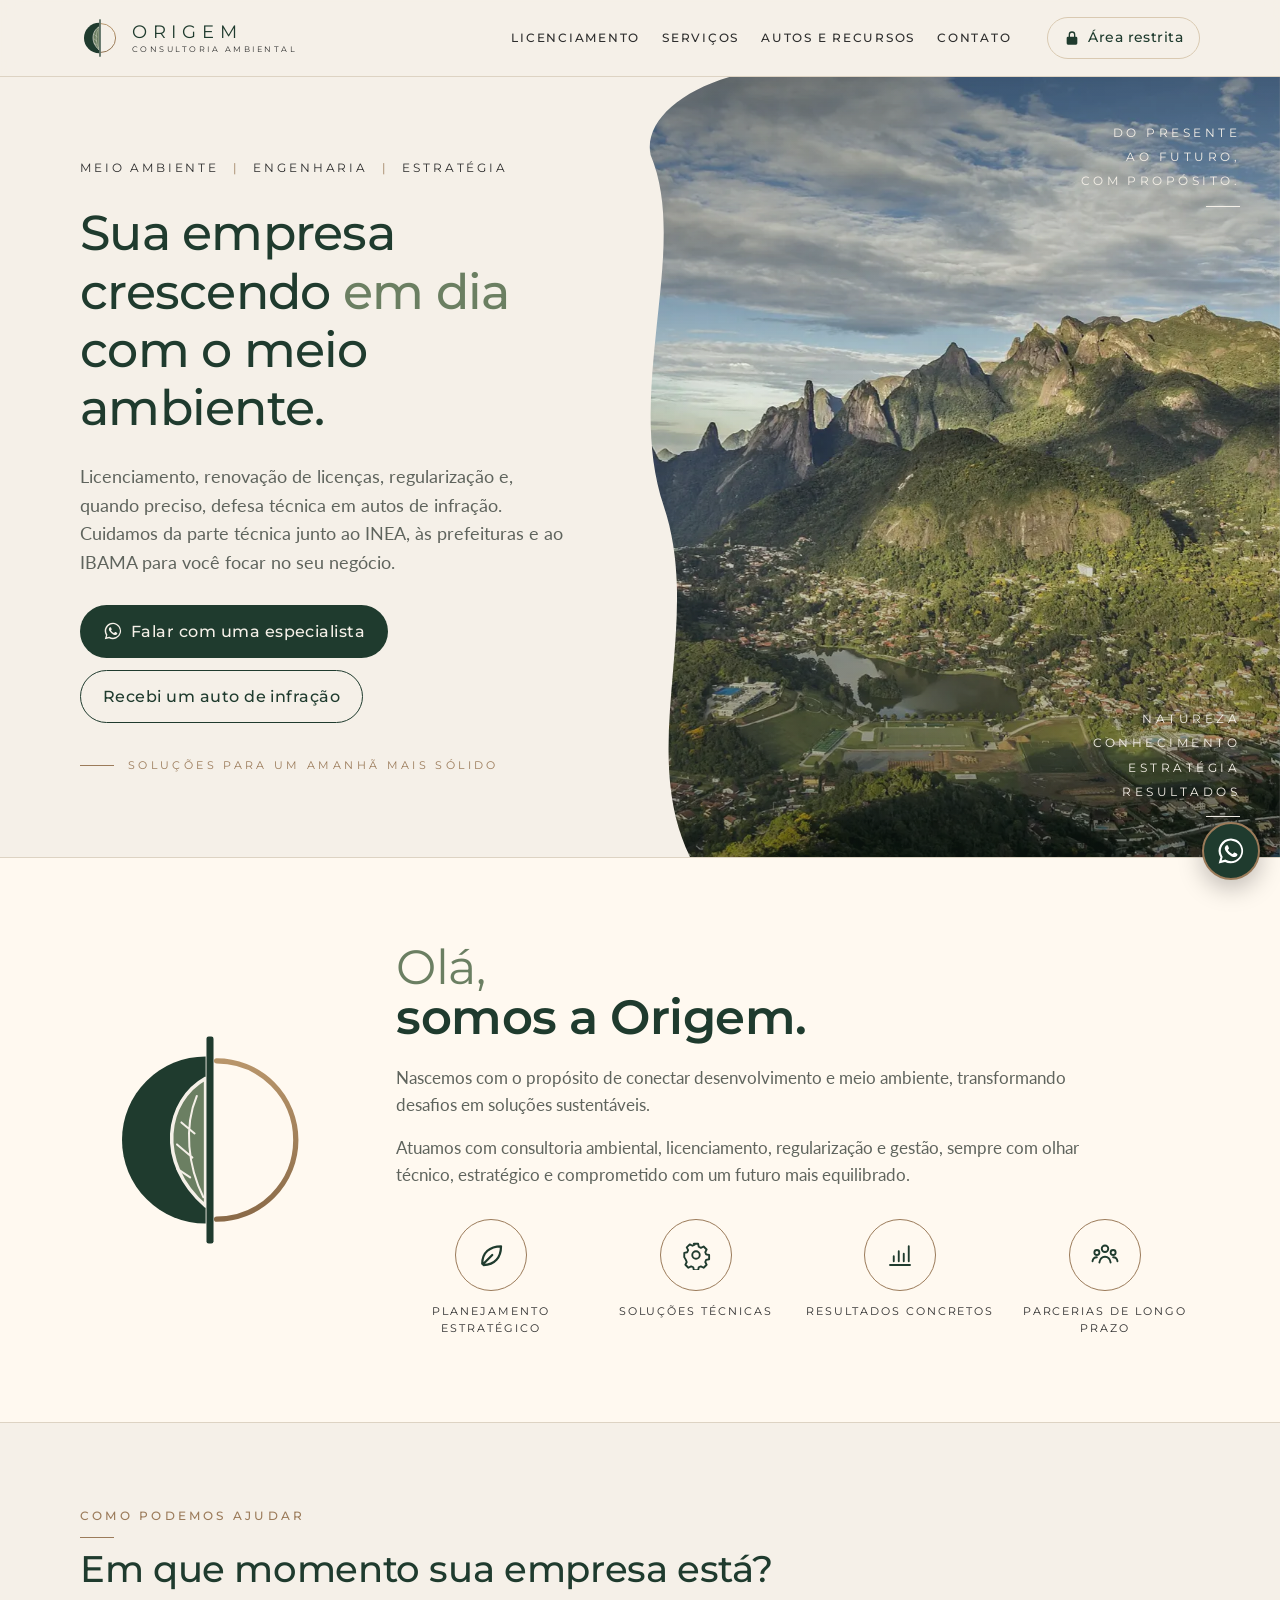
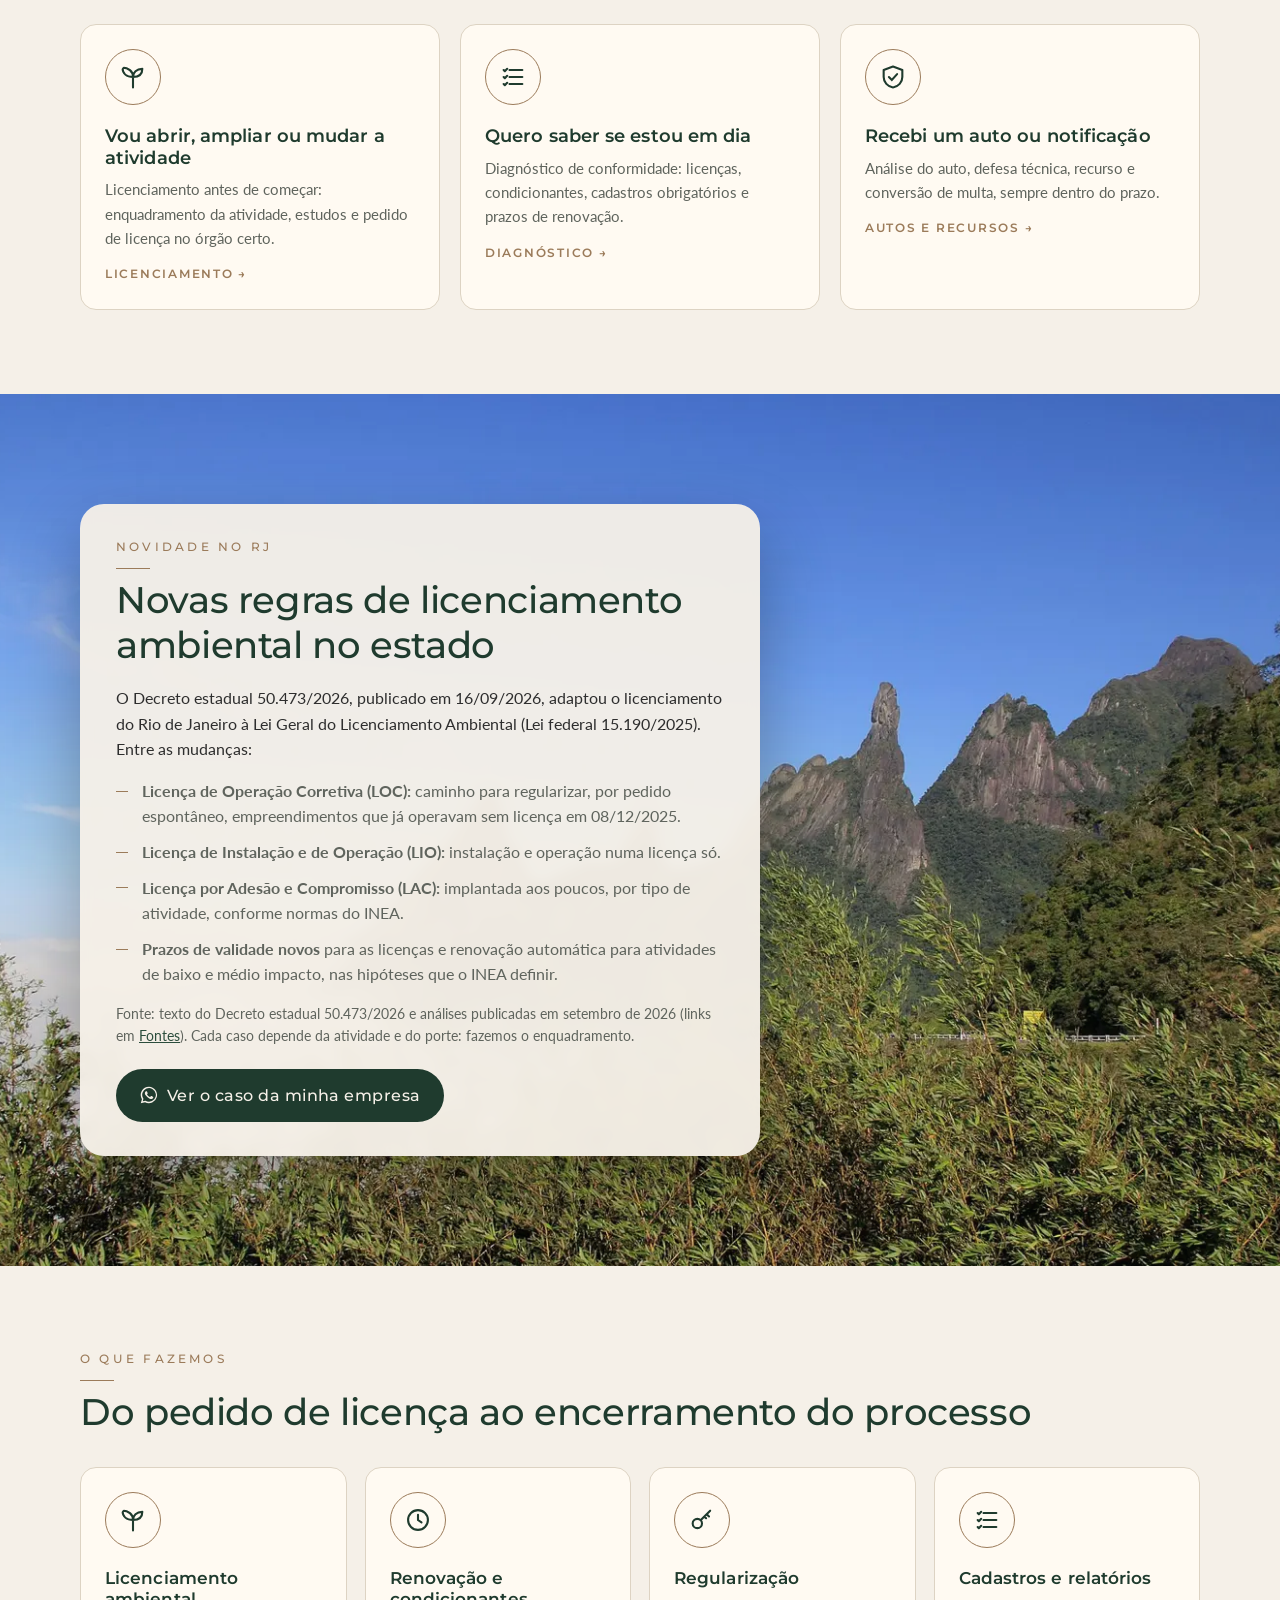
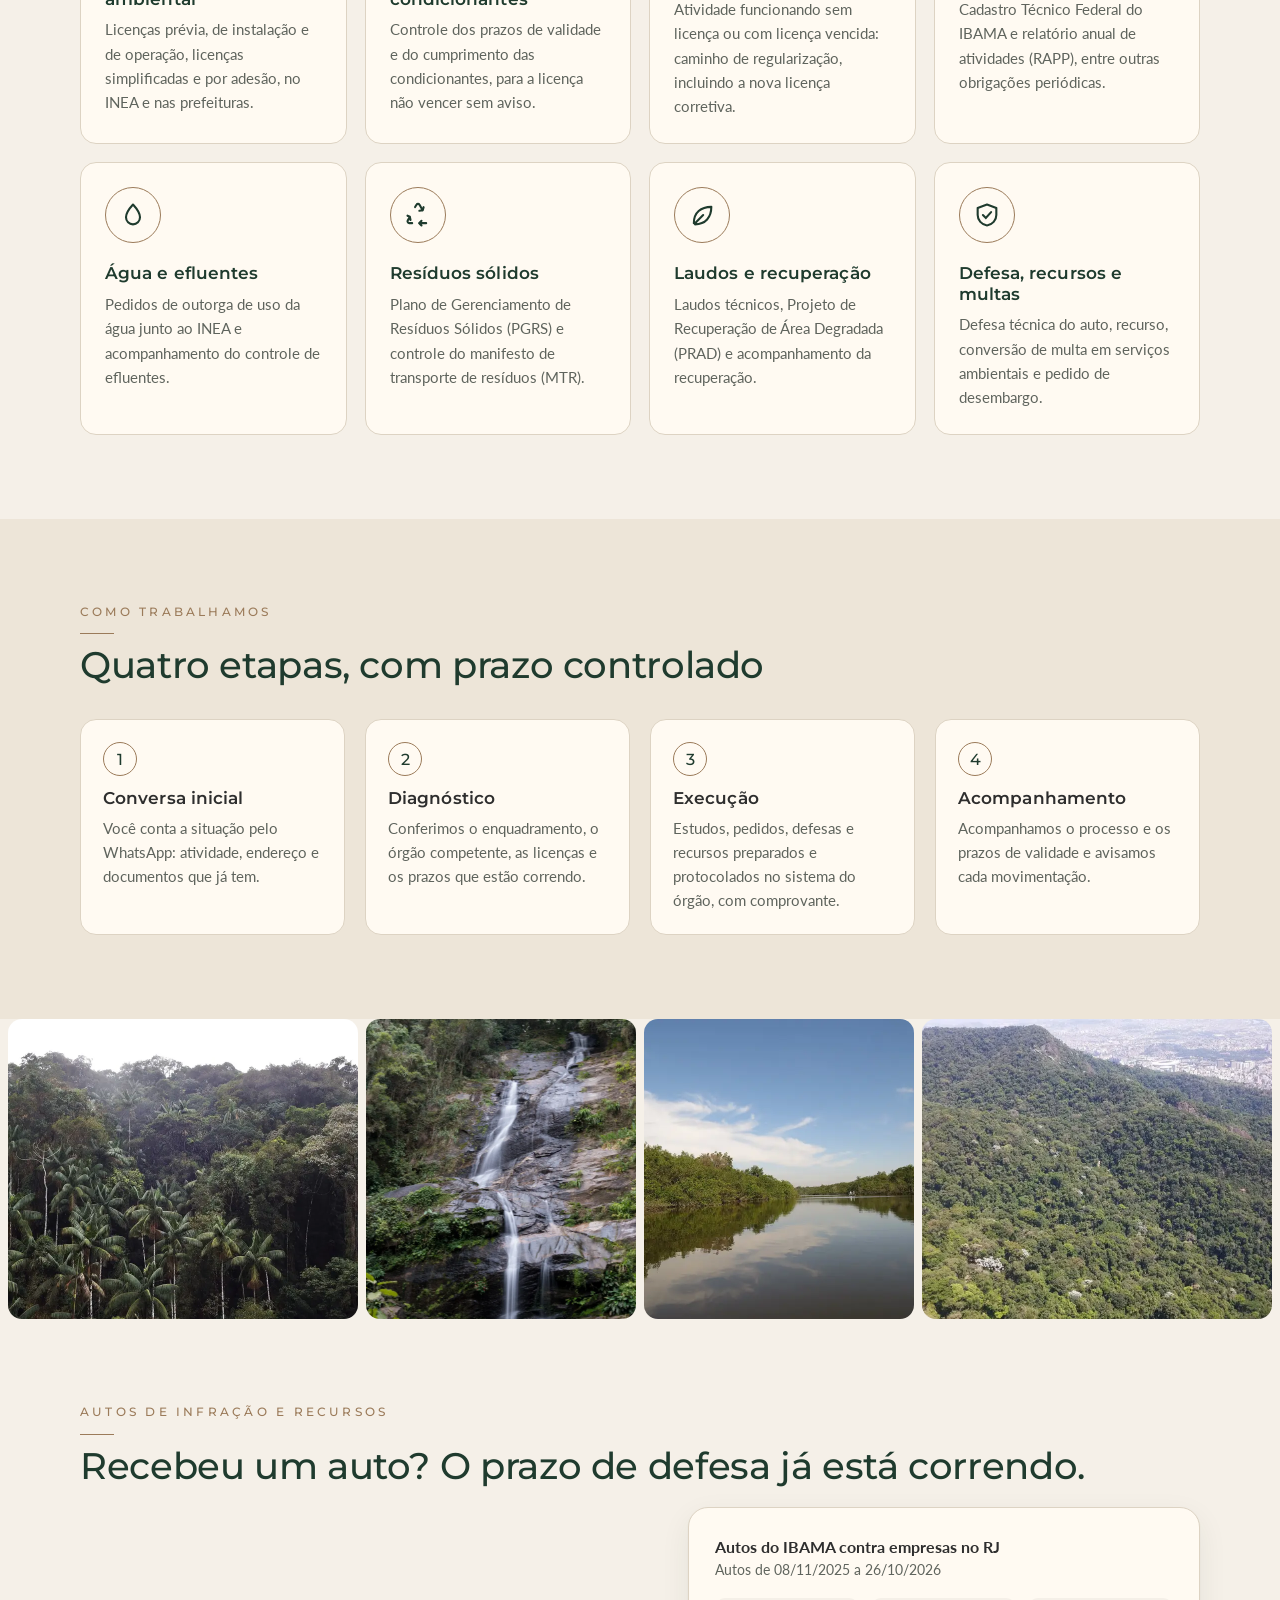
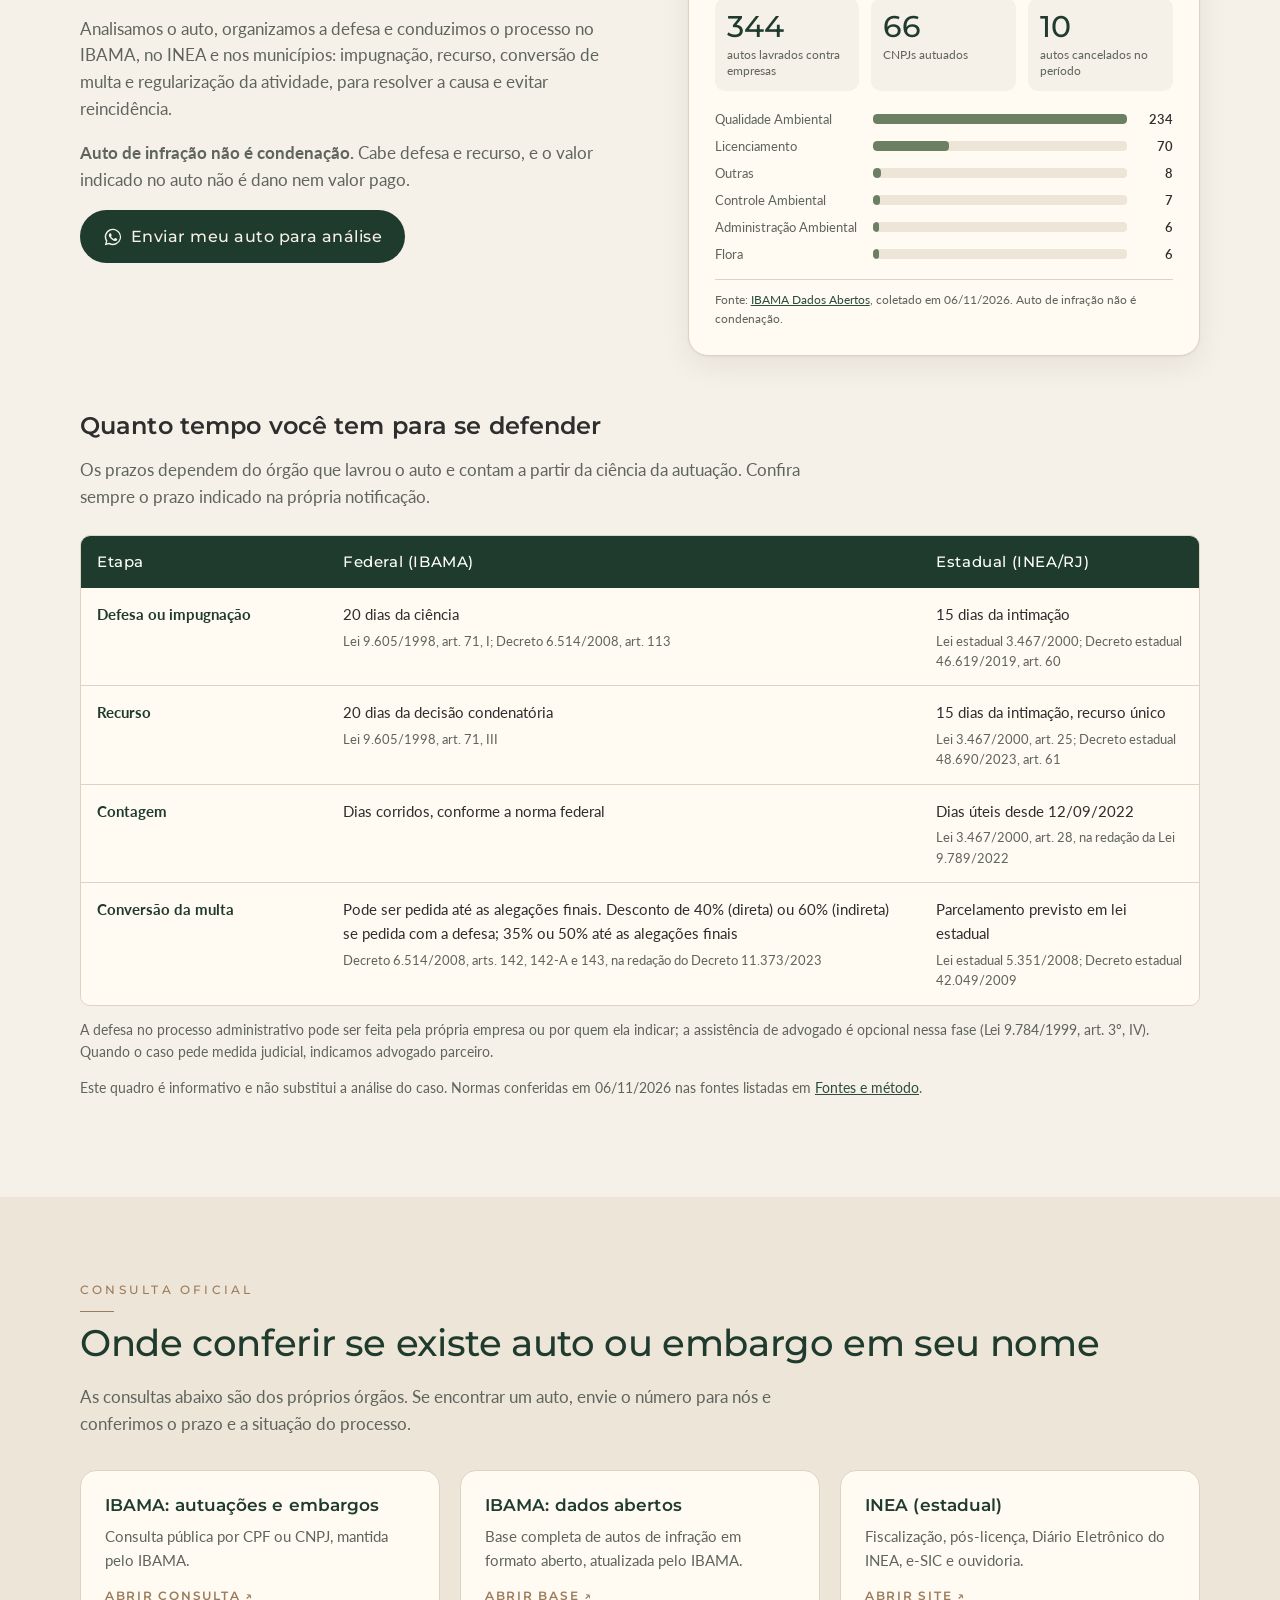
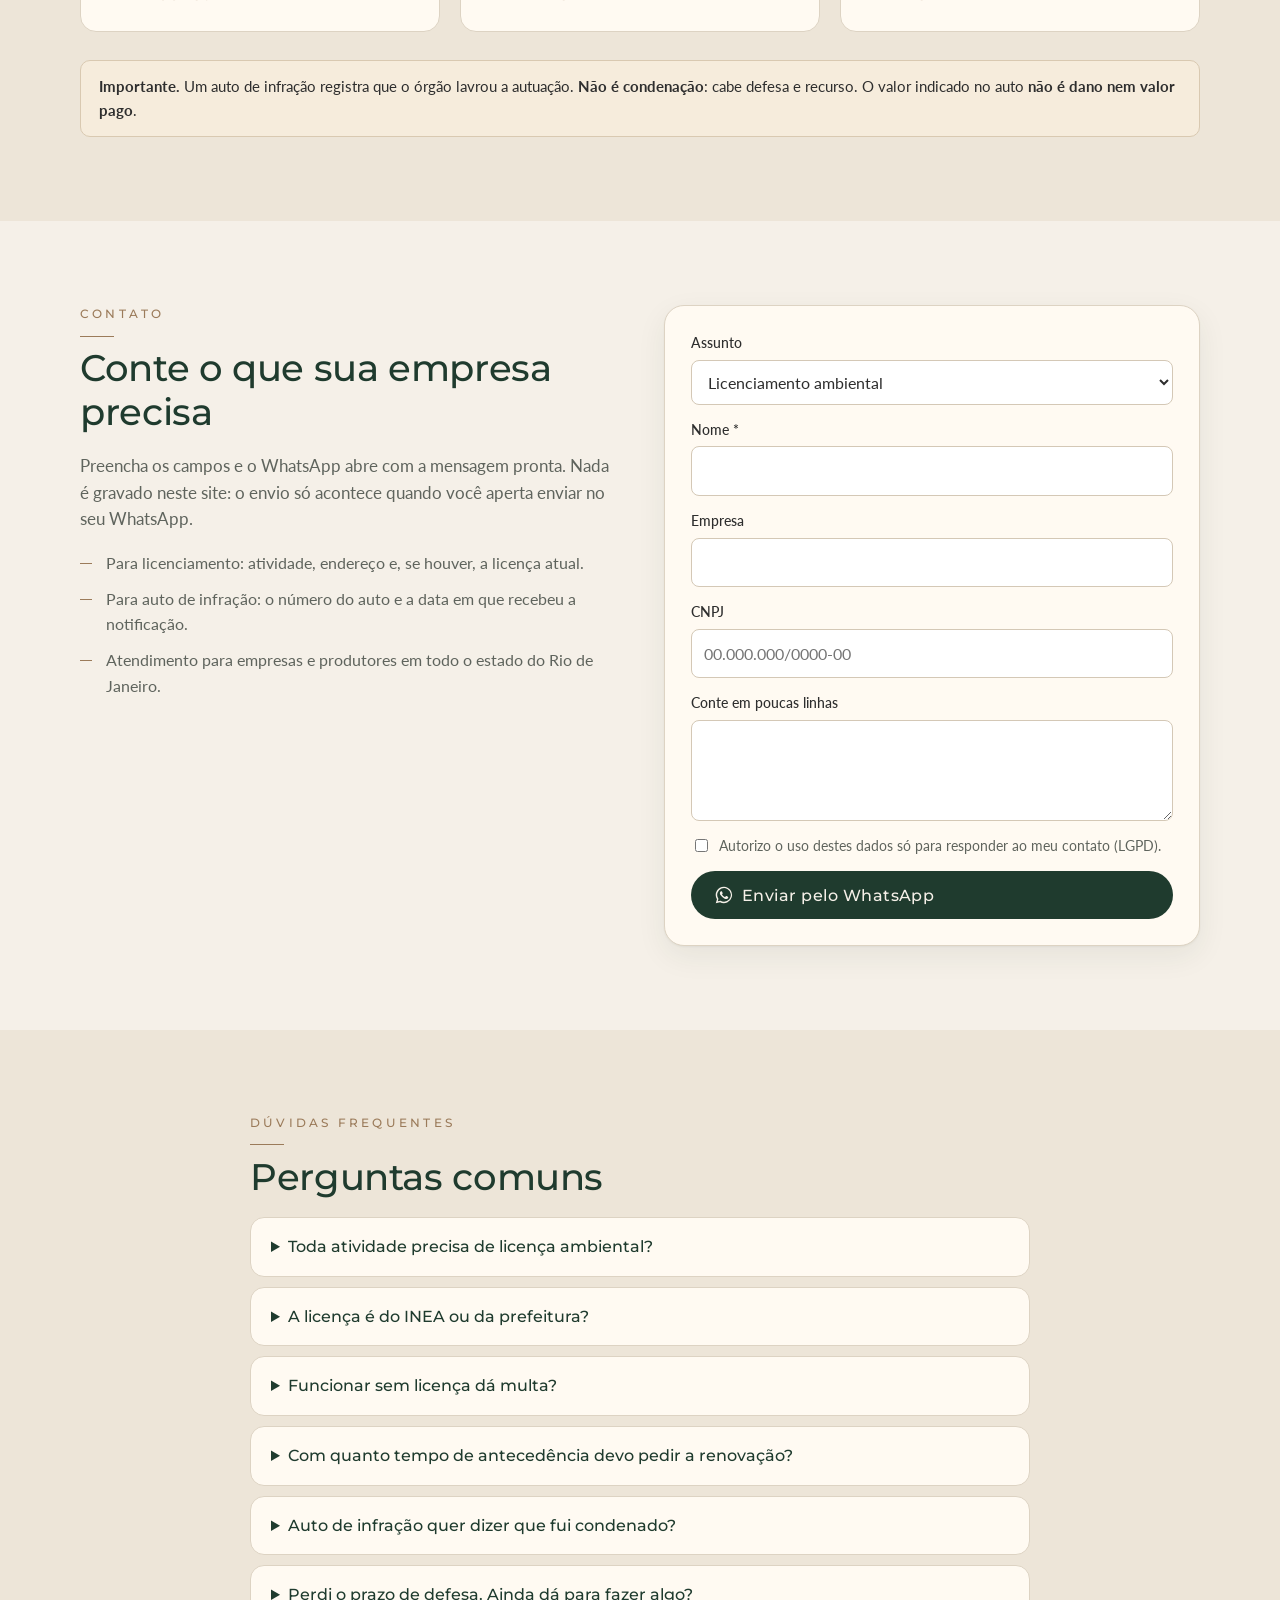
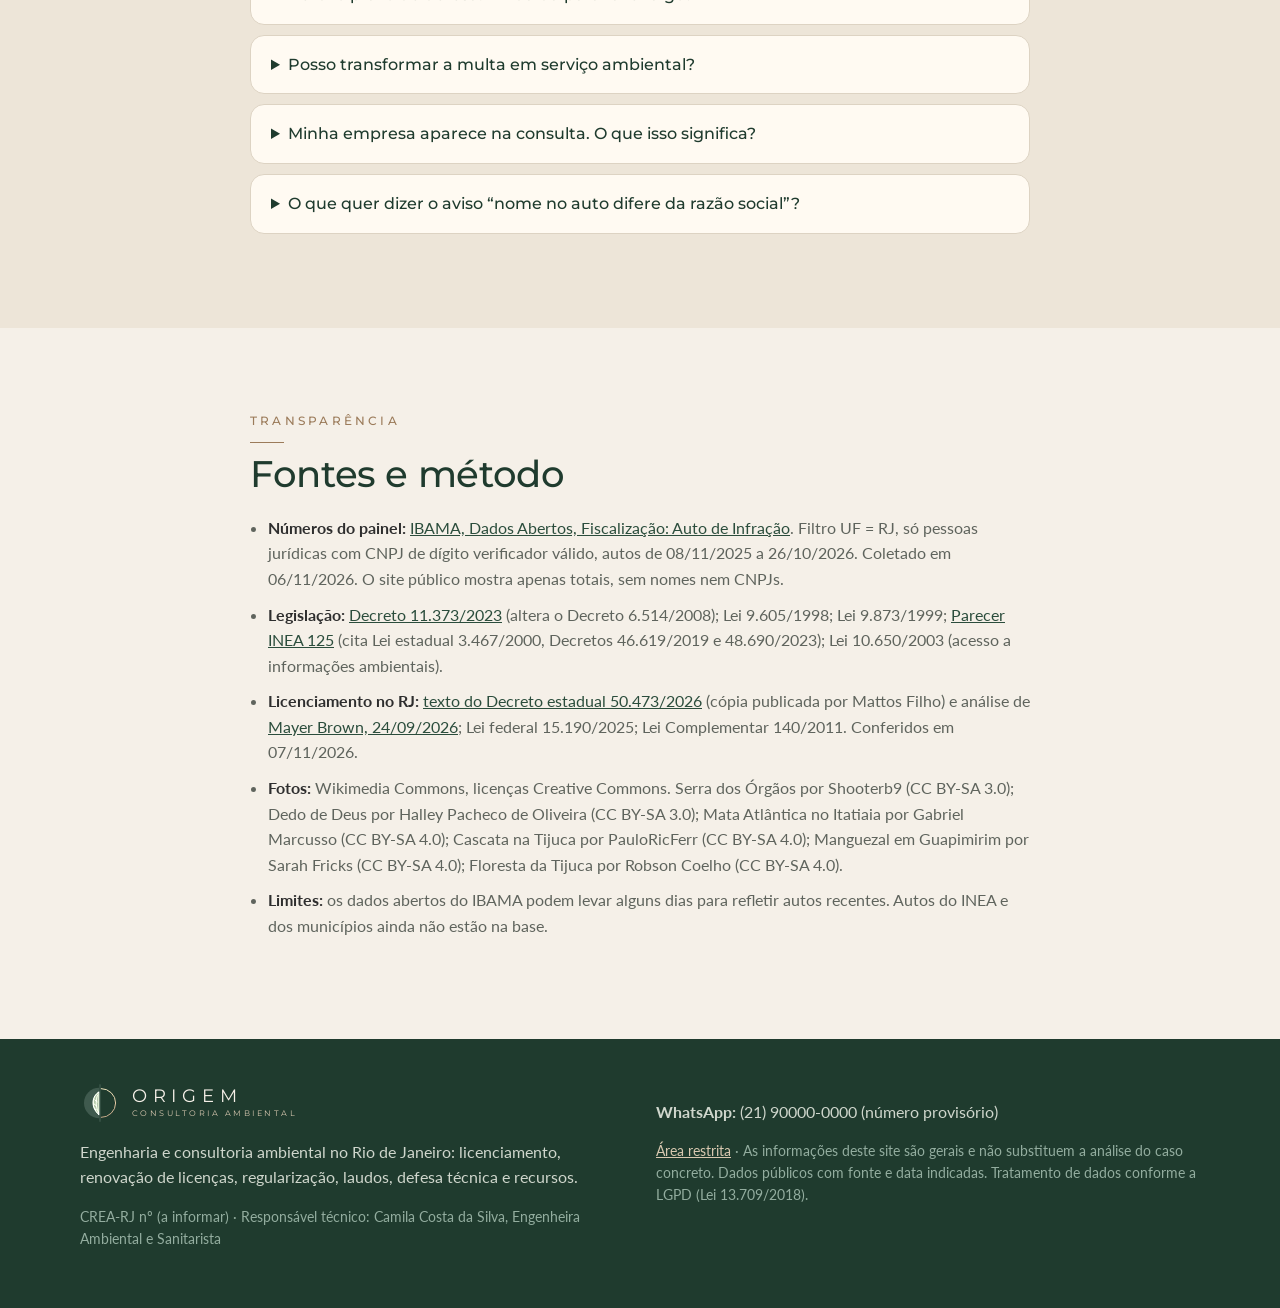
==== commit 840de4d4: "Mensagens aos clientes em tom formal e institucional (WhatsApp, e-mail e botões do site) Prospecção " ====
--- a/site/index.html
+++ b/site/index.html
@@ -40,7 +40,7 @@
       <h1>Sua empresa crescendo <em>em dia</em> com o meio ambiente.</h1>
       <p class="lead">Licenciamento, renovação de licenças, regularização e, quando preciso, defesa técnica em autos de infração. Cuidamos da parte técnica junto ao INEA, às prefeituras e ao IBAMA para você focar no seu negócio.</p>
       <div class="hero-cta">
-        <a class="btn btn-wa js-wa" data-msg="Olá! Vim pelo site e quero falar sobre licenciamento ambiental." href="#contato">
+        <a class="btn btn-wa js-wa" data-msg="Olá, Origem Consultoria Ambiental. Gostaria de receber informações sobre licenciamento ambiental para a minha empresa." href="#contato">
           <svg aria-hidden="true" viewBox="0 0 24 24" class="ic"><use href="#ic-wa"/></svg> Falar com uma especialista
         </a>
         <a class="btn btn-linha" href="#autos">Recebi um auto de infração</a>
@@ -99,7 +99,7 @@
         <li><strong>Prazos de validade novos</strong> para as licenças e renovação automática para atividades de baixo e médio impacto, nas hipóteses que o INEA definir.</li>
       </ul>
       <p class="nota">Fonte: texto do Decreto estadual 50.473/2026 e análises publicadas em setembro de 2026 (links em <a href="#fontes">Fontes</a>). Cada caso depende da atividade e do porte: fazemos o enquadramento.</p>
-      <a class="btn btn-wa js-wa" data-msg="Olá! Quero saber como as novas regras de licenciamento do RJ se aplicam à minha empresa." href="#contato"><svg aria-hidden="true" viewBox="0 0 24 24" class="ic"><use href="#ic-wa"/></svg> Ver o caso da minha empresa</a>
+      <a class="btn btn-wa js-wa" data-msg="Olá, Origem Consultoria Ambiental. Gostaria de entender como as novas regras de licenciamento ambiental do Estado do Rio de Janeiro se aplicam à minha empresa." href="#contato"><svg aria-hidden="true" viewBox="0 0 24 24" class="ic"><use href="#ic-wa"/></svg> Ver o caso da minha empresa</a>
     </div>
   </div>
 </section>
@@ -149,7 +149,7 @@
       <div class="revela">
         <p class="intro">Analisamos o auto, organizamos a defesa e conduzimos o processo no IBAMA, no INEA e nos municípios: impugnação, recurso, conversão de multa e regularização da atividade, para resolver a causa e evitar reincidência.</p>
         <p class="intro"><strong>Auto de infração não é condenação.</strong> Cabe defesa e recurso, e o valor indicado no auto não é dano nem valor pago.</p>
-        <a class="btn btn-wa js-wa" data-msg="Olá! Recebi um auto de infração ambiental e quero uma análise." href="#contato"><svg aria-hidden="true" viewBox="0 0 24 24" class="ic"><use href="#ic-wa"/></svg> Enviar meu auto para análise</a>
+        <a class="btn btn-wa js-wa" data-msg="Olá, Origem Consultoria Ambiental. Recebi um auto de infração ambiental e gostaria de solicitar uma análise técnica." href="#contato"><svg aria-hidden="true" viewBox="0 0 24 24" class="ic"><use href="#ic-wa"/></svg> Enviar meu auto para análise</a>
       </div>
       <aside class="painel revela" aria-label="Dados públicos do IBAMA no RJ">
       <p class="painel-tit">Autos do IBAMA contra empresas no RJ</p>
@@ -286,7 +286,7 @@
   </div>
 </footer>
 
-<a class="wa-flutua js-wa" data-msg="Olá! Vim pelo site da Origem Consultoria Ambiental e quero atendimento." href="#contato" aria-label="Falar no WhatsApp">
+<a class="wa-flutua js-wa" data-msg="Olá, Origem Consultoria Ambiental. Entro em contato pelo site e gostaria de solicitar atendimento." href="#contato" aria-label="Falar no WhatsApp">
   <svg aria-hidden="true" viewBox="0 0 24 24"><use href="#ic-wa"/></svg>
 </a>
 
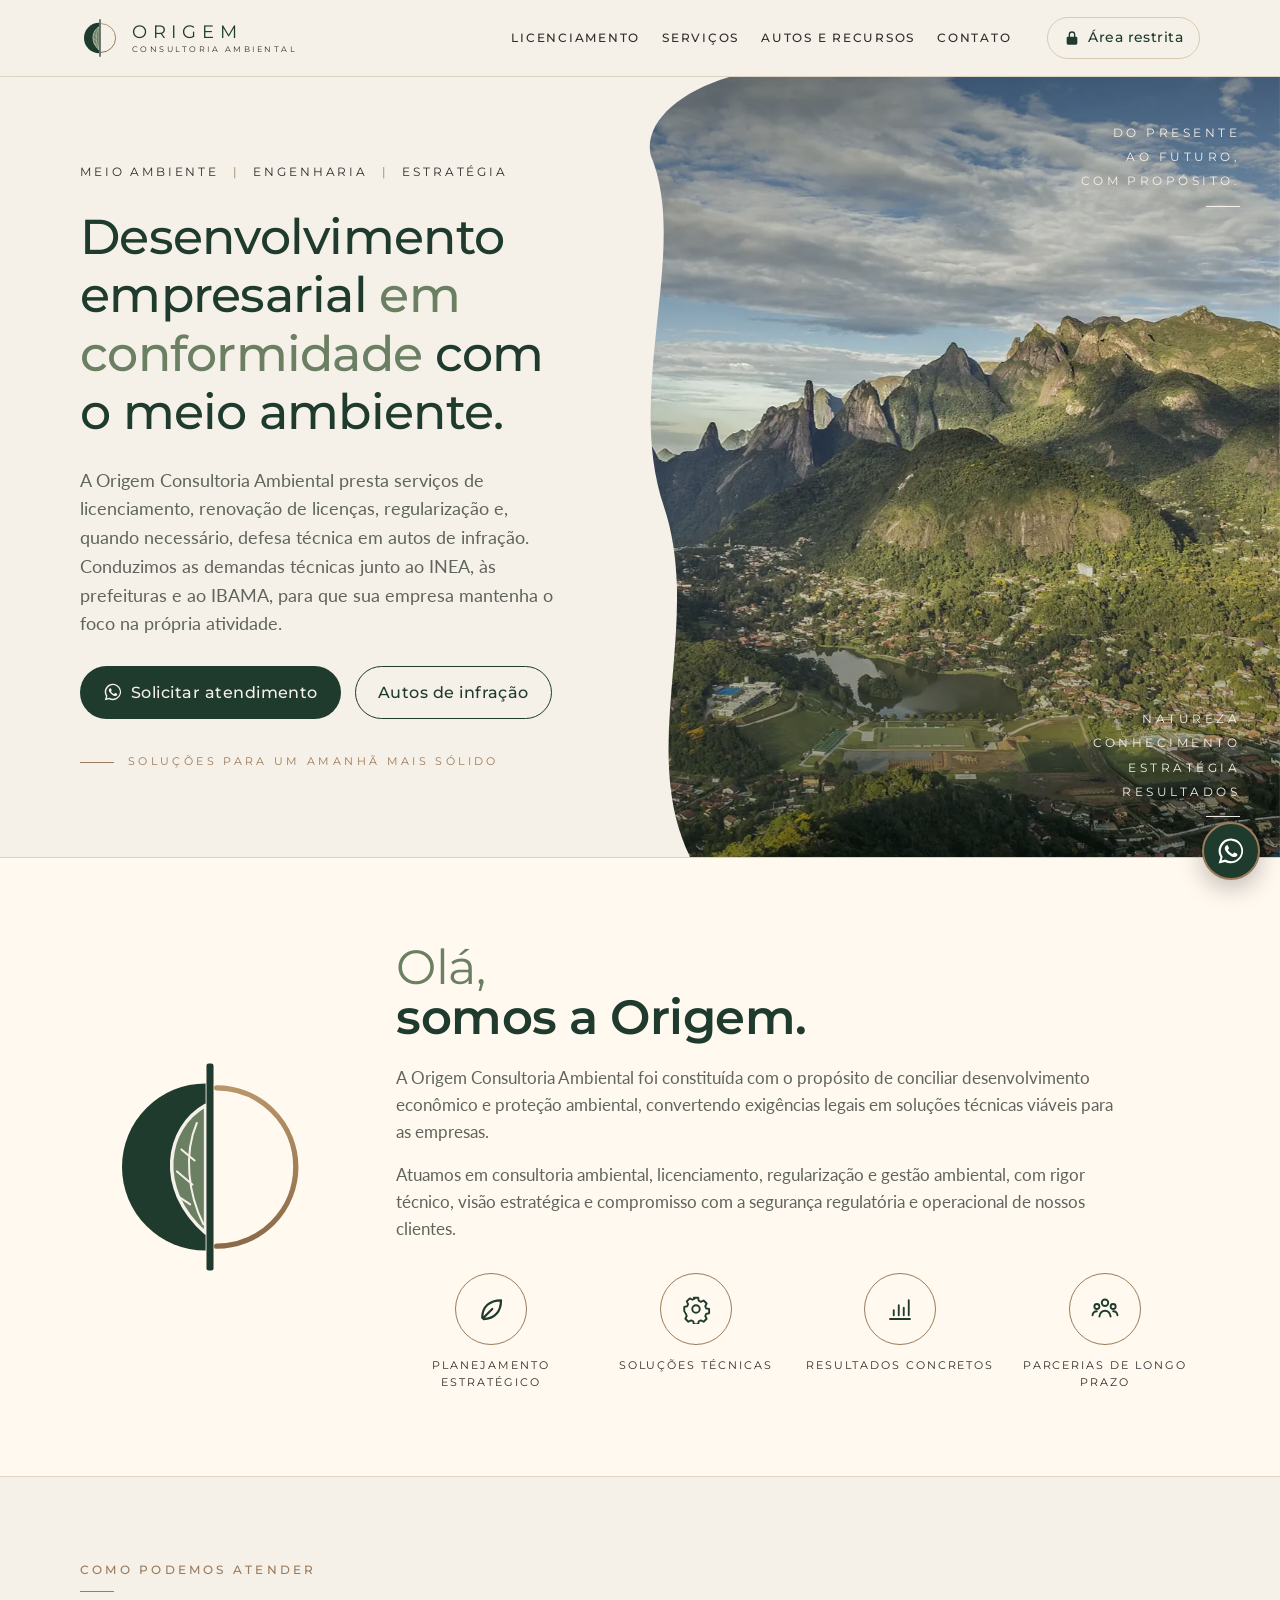
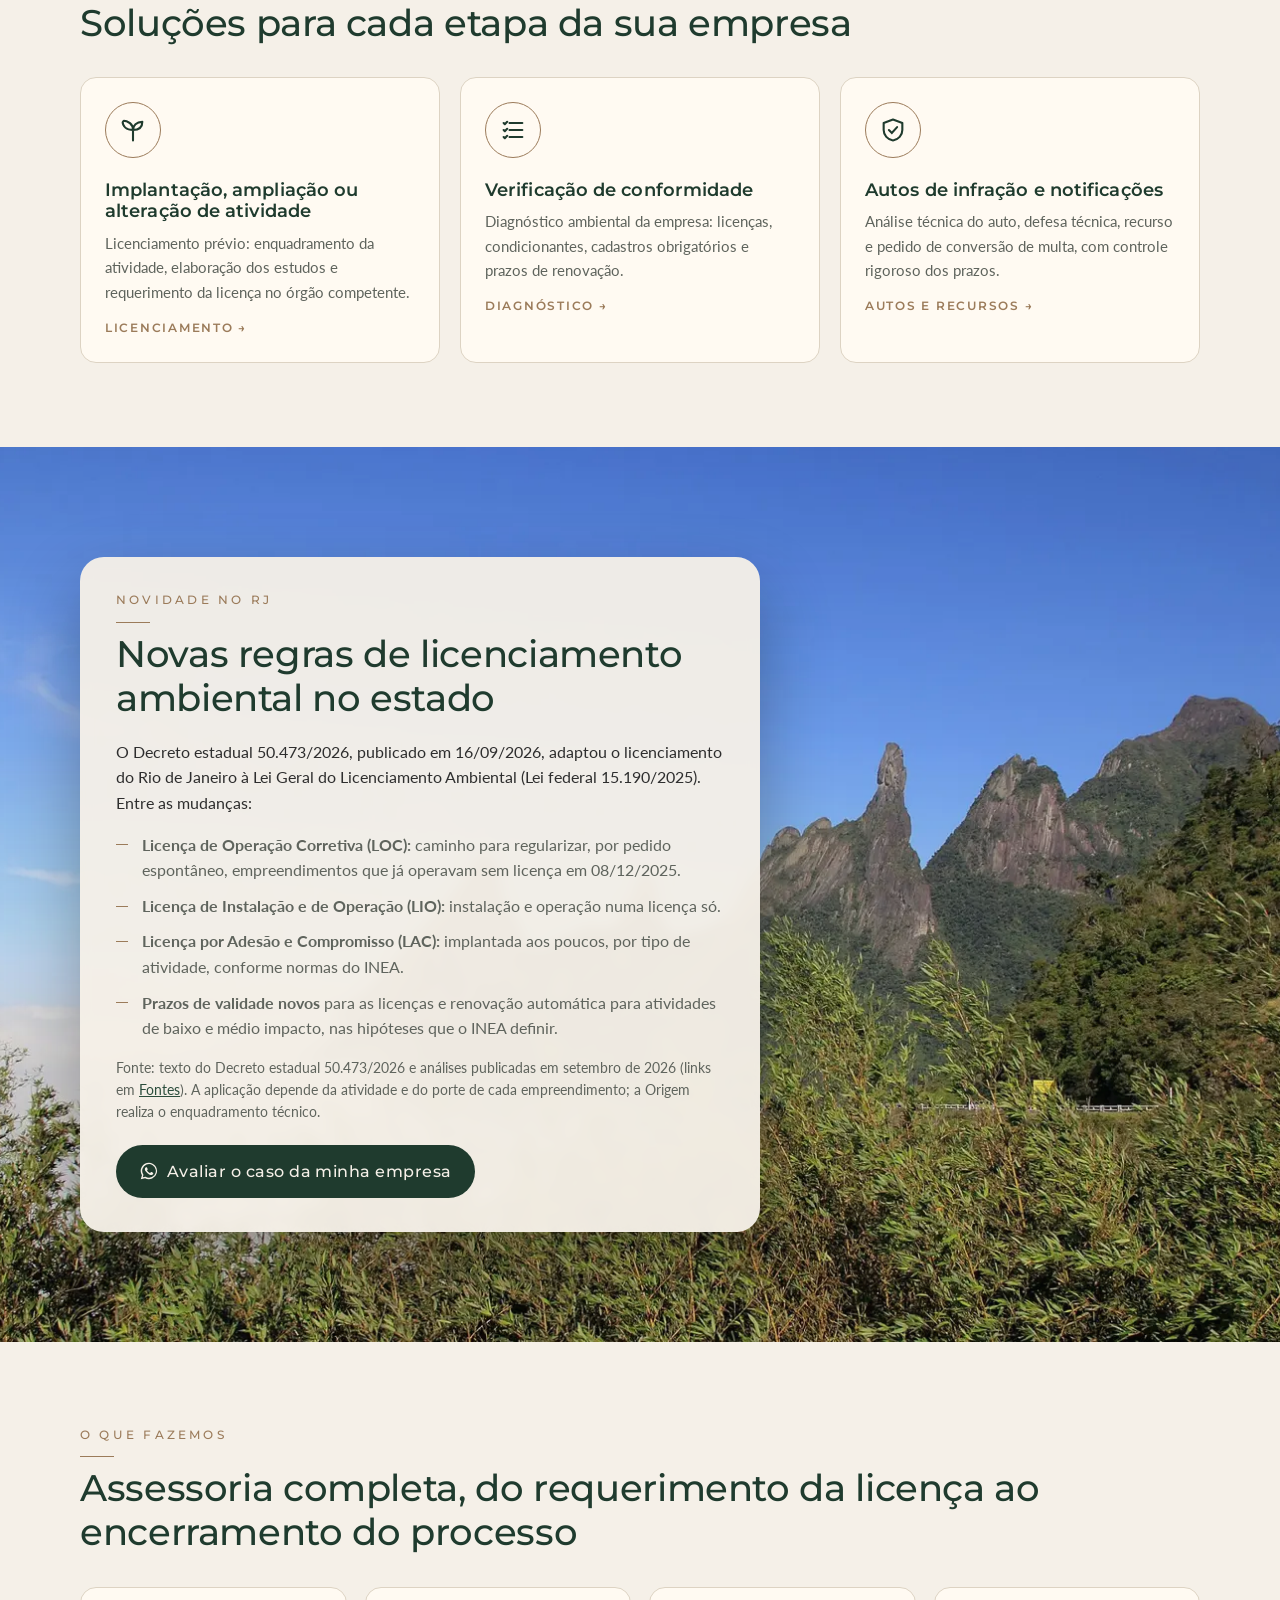
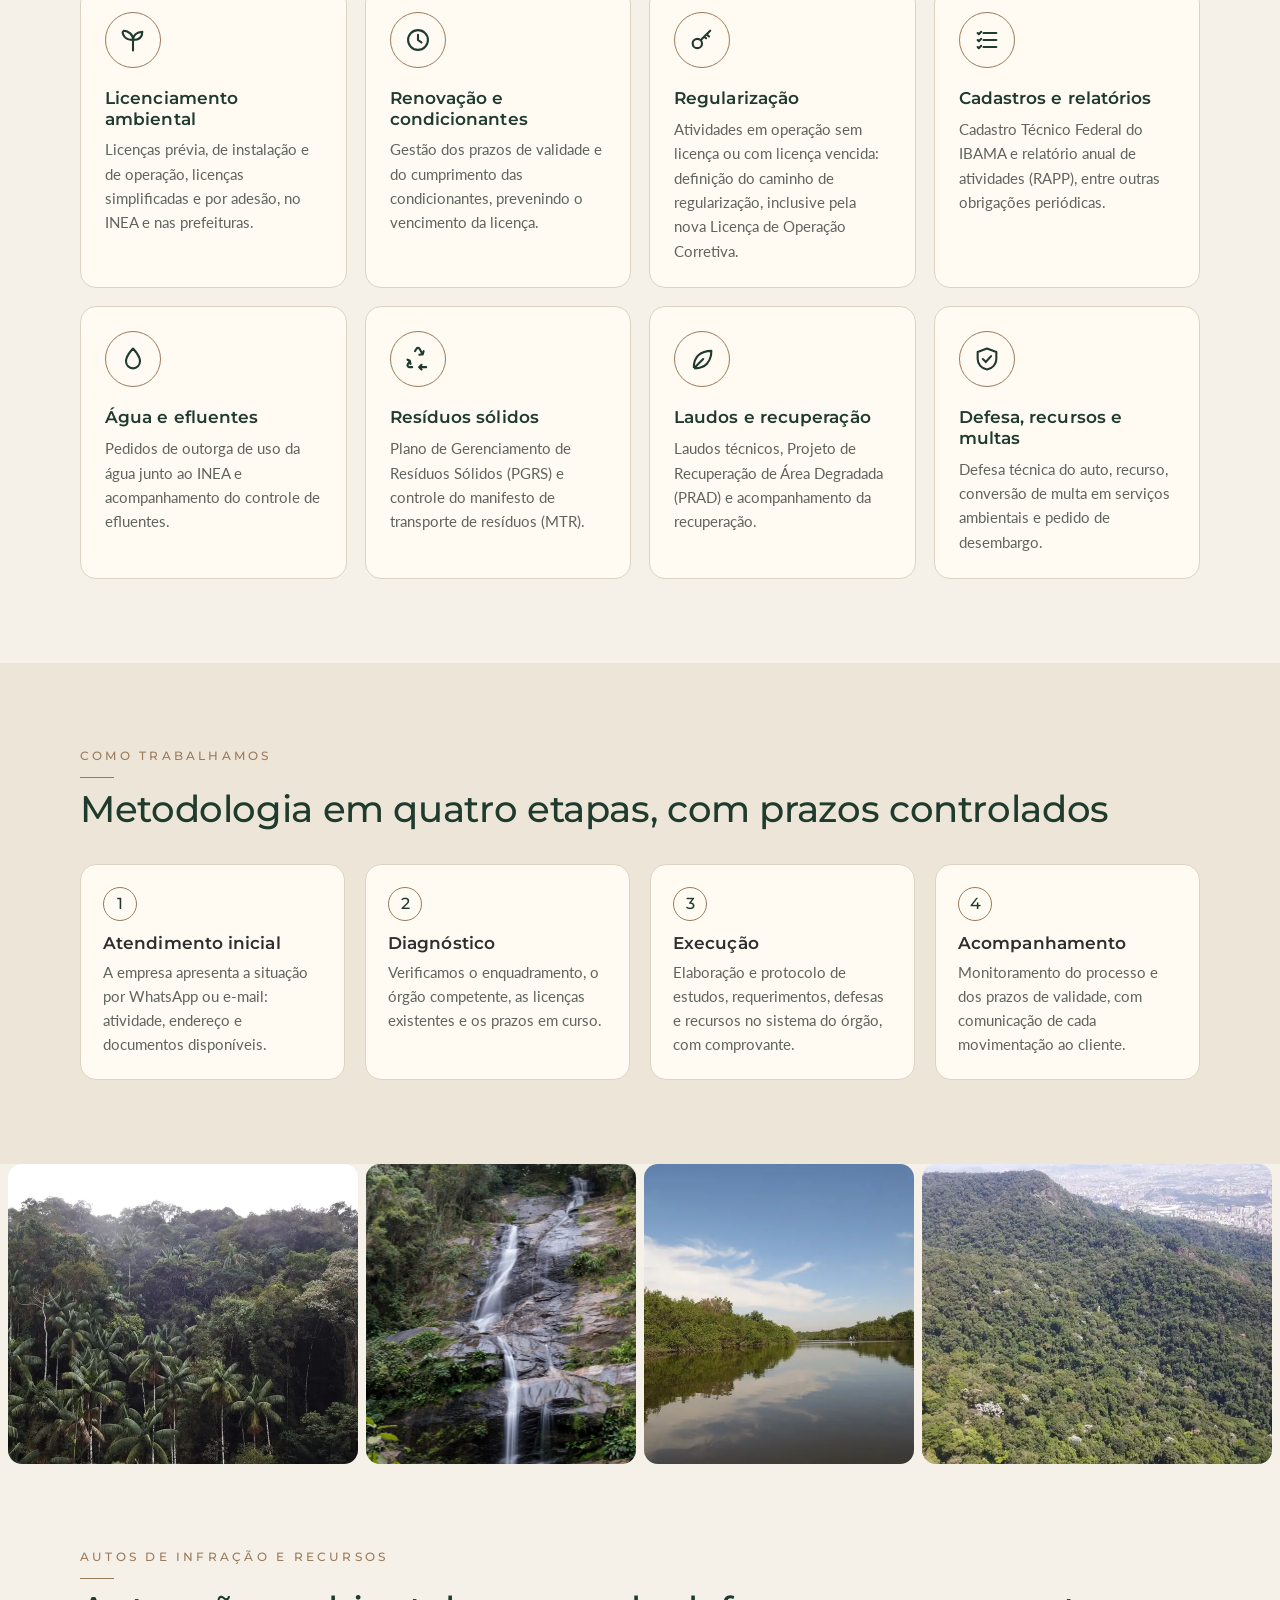
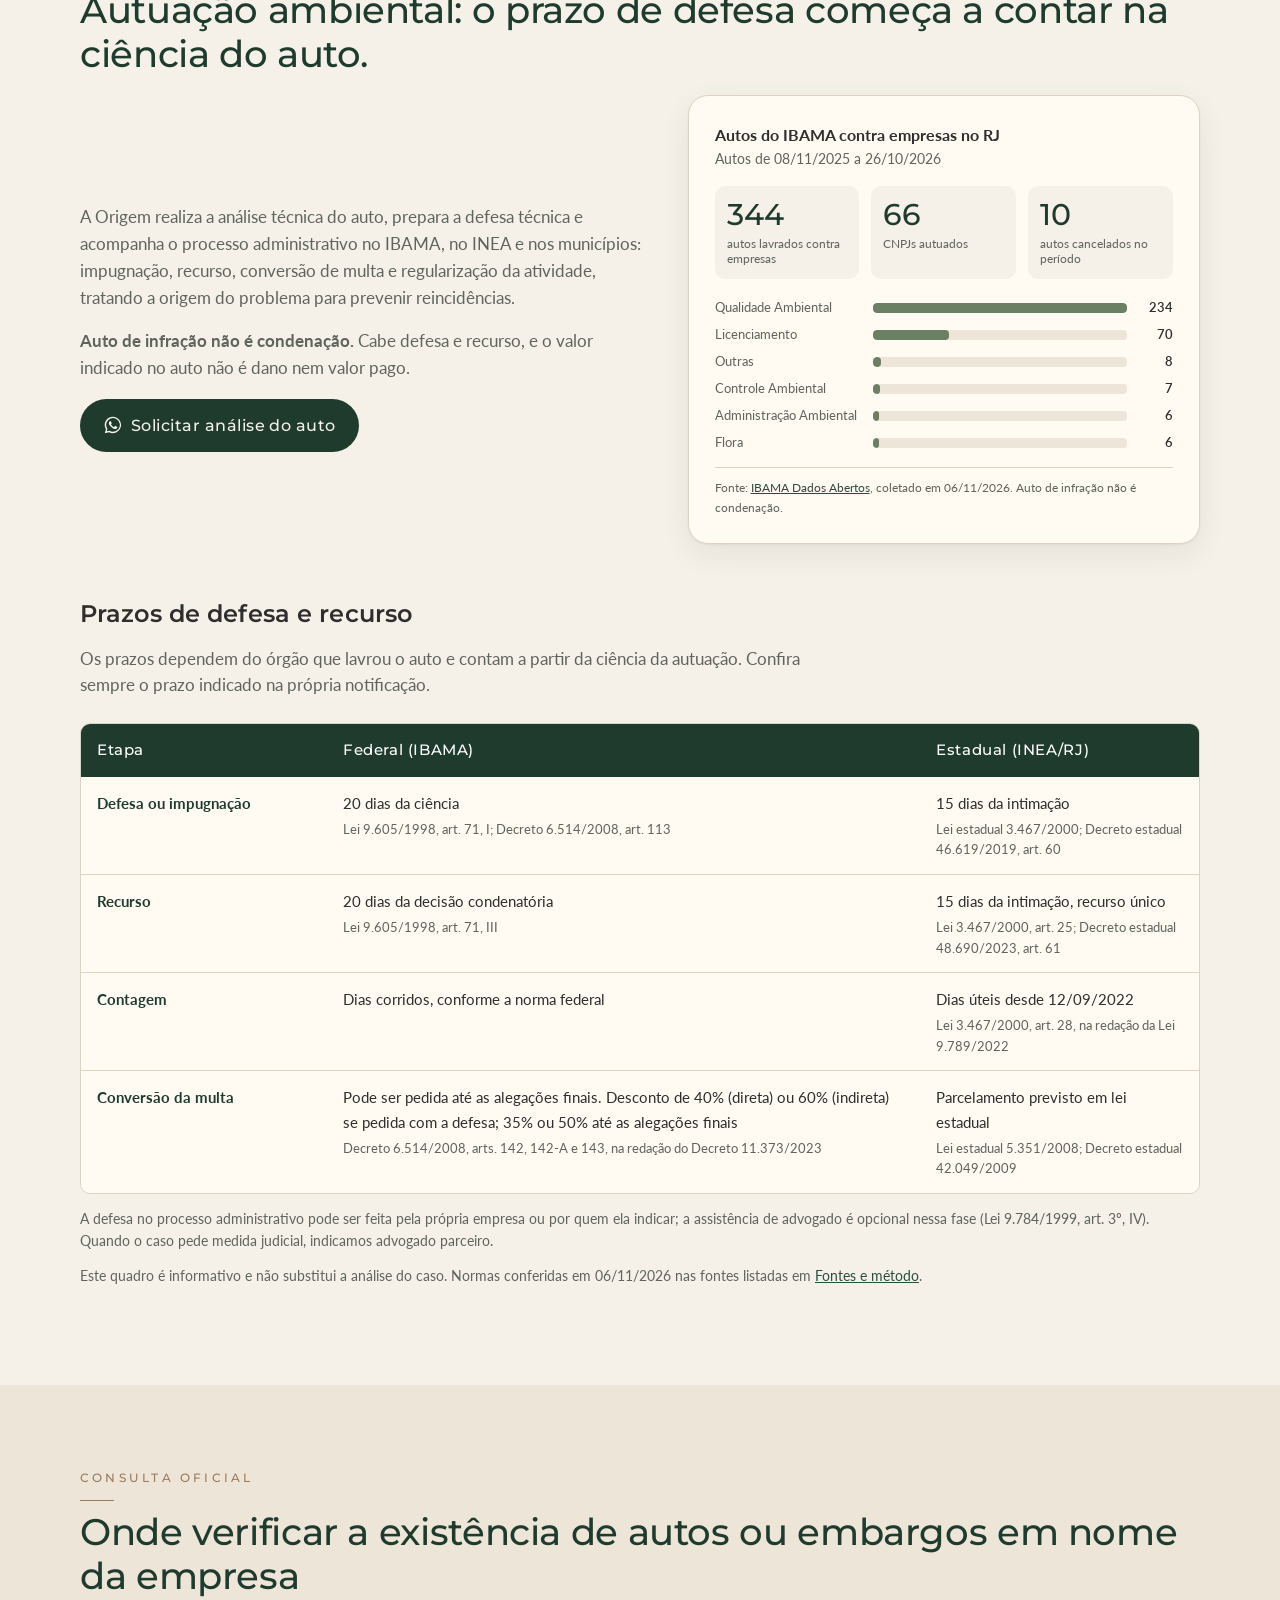
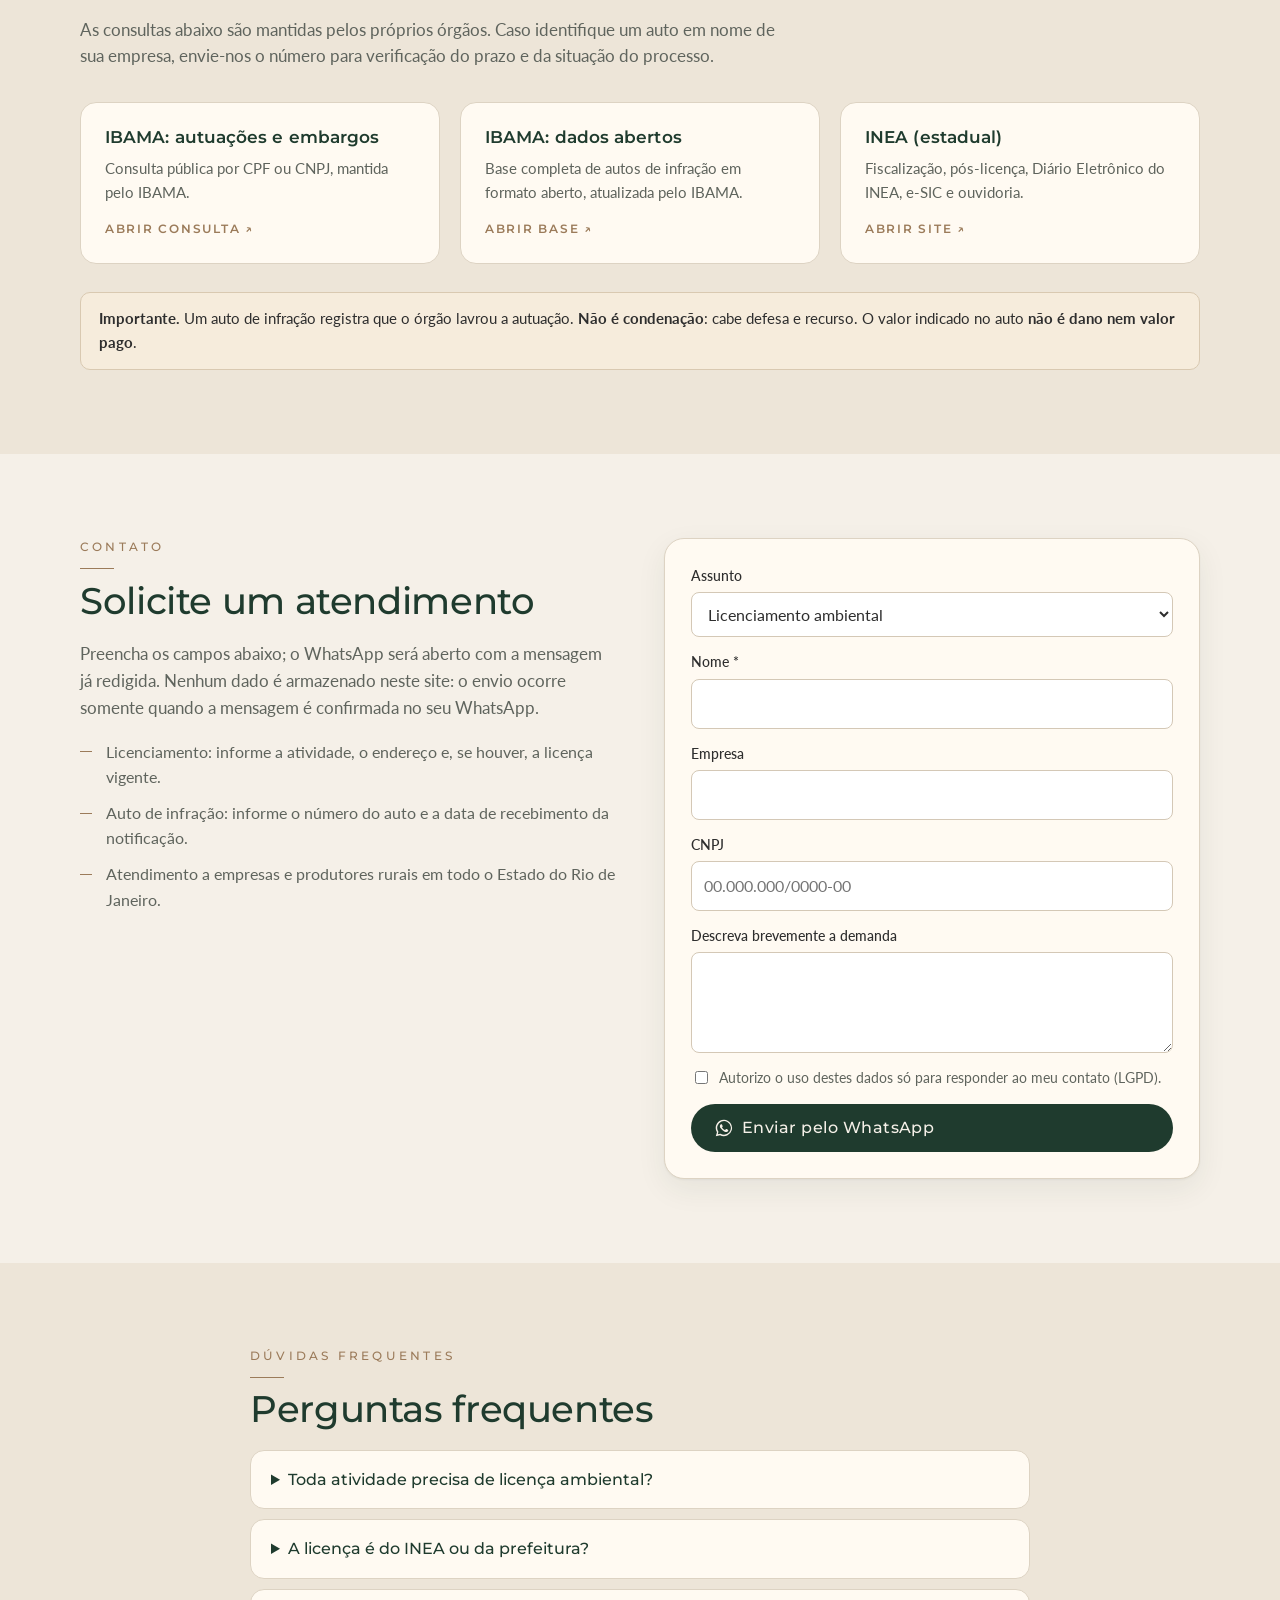
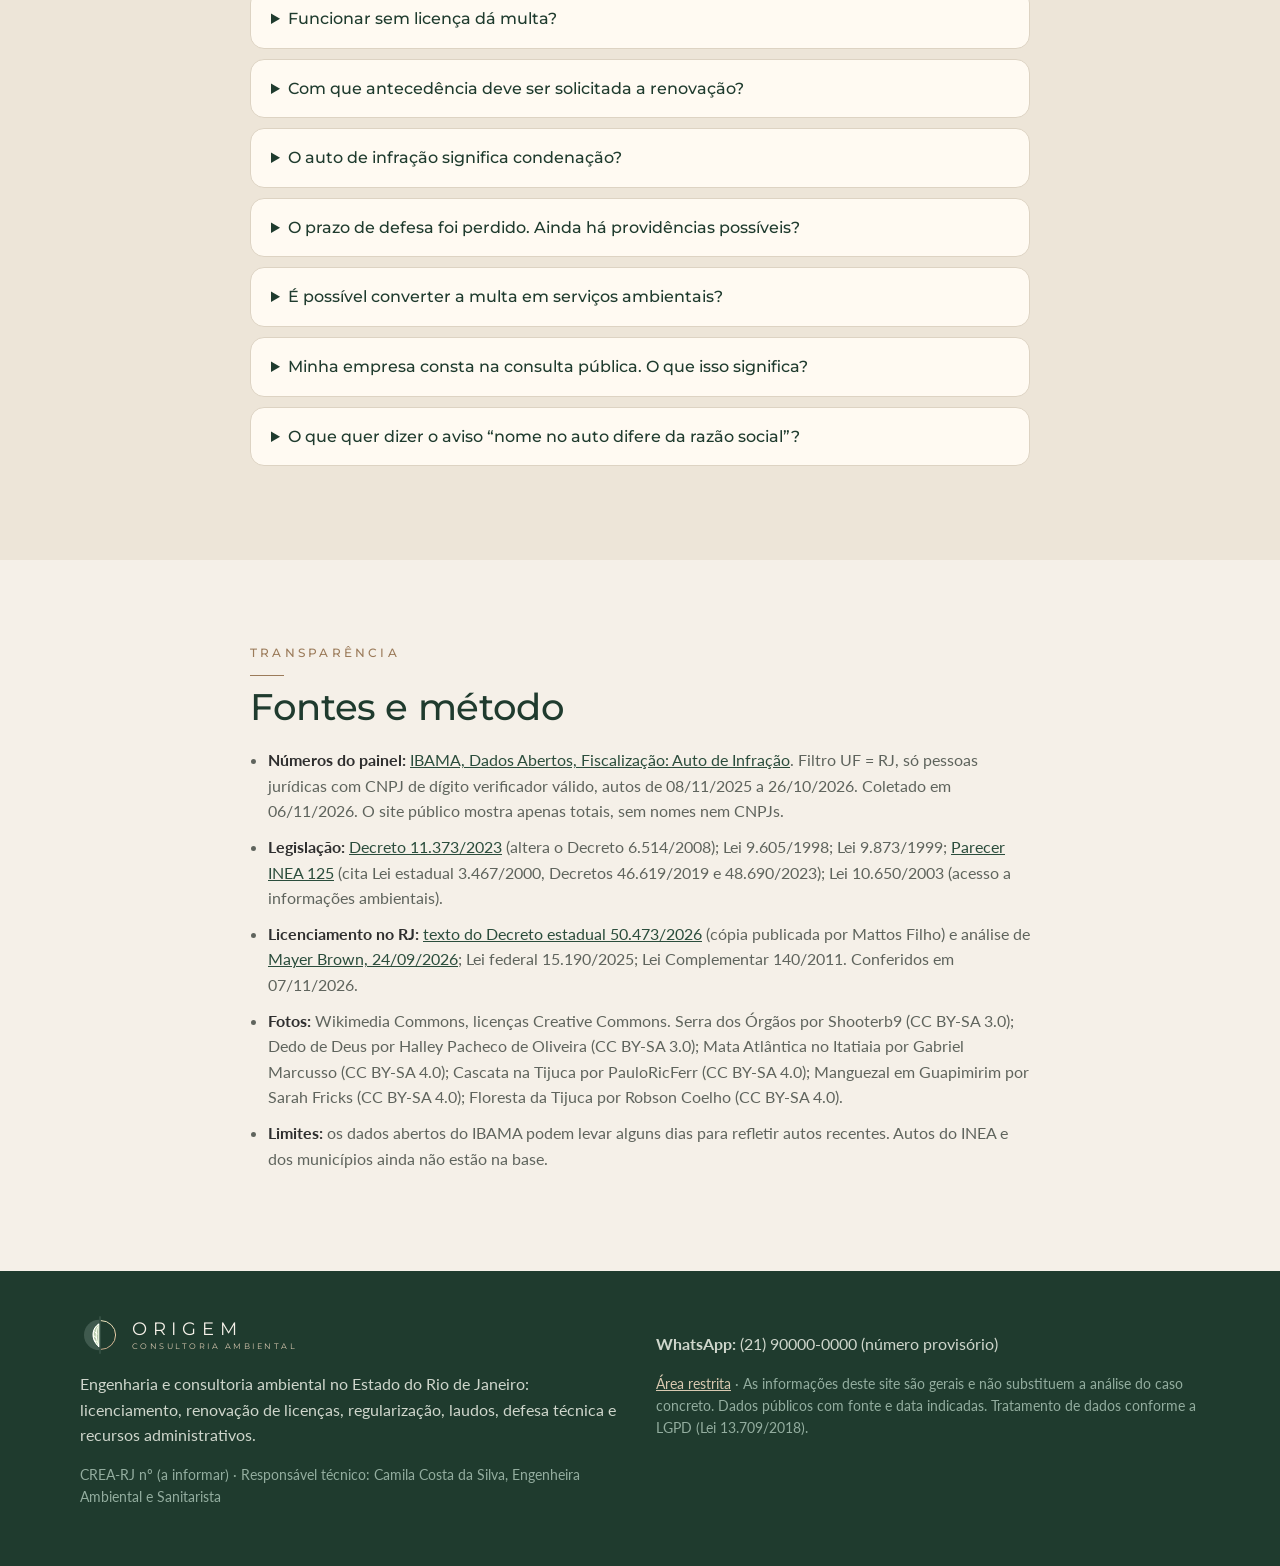
==== commit 85b8debb: "Página principal em linguagem formal e institucional; PRAD como Projeto de Recuperação de Área Degra" ====
--- a/site/index.html
+++ b/site/index.html
@@ -37,13 +37,13 @@
   <div class="hero-in">
     <div class="hero-txt revela">
       <p class="pilares">Meio ambiente <i>|</i> Engenharia <i>|</i> Estratégia</p>
-      <h1>Sua empresa crescendo <em>em dia</em> com o meio ambiente.</h1>
-      <p class="lead">Licenciamento, renovação de licenças, regularização e, quando preciso, defesa técnica em autos de infração. Cuidamos da parte técnica junto ao INEA, às prefeituras e ao IBAMA para você focar no seu negócio.</p>
+      <h1>Desenvolvimento empresarial <em>em conformidade</em> com o meio ambiente.</h1>
+      <p class="lead">A Origem Consultoria Ambiental presta serviços de licenciamento, renovação de licenças, regularização e, quando necessário, defesa técnica em autos de infração. Conduzimos as demandas técnicas junto ao INEA, às prefeituras e ao IBAMA, para que sua empresa mantenha o foco na própria atividade.</p>
       <div class="hero-cta">
         <a class="btn btn-wa js-wa" data-msg="Olá, Origem Consultoria Ambiental. Gostaria de receber informações sobre licenciamento ambiental para a minha empresa." href="#contato">
-          <svg aria-hidden="true" viewBox="0 0 24 24" class="ic"><use href="#ic-wa"/></svg> Falar com uma especialista
+          <svg aria-hidden="true" viewBox="0 0 24 24" class="ic"><use href="#ic-wa"/></svg> Solicitar atendimento
         </a>
-        <a class="btn btn-linha" href="#autos">Recebi um auto de infração</a>
+        <a class="btn btn-linha" href="#autos">Autos de infração</a>
       </div>
       <p class="assina">Soluções para um amanhã mais sólido</p>
     </div>
@@ -61,8 +61,8 @@
     <img class="origem-marca revela" src="assets/origem-marca.svg" alt="" width="180" height="180">
     <div class="revela">
       <h2 class="ola">Olá,<br><strong>somos a Origem.</strong></h2>
-      <p class="intro">Nascemos com o propósito de conectar desenvolvimento e meio ambiente, transformando desafios em soluções sustentáveis.</p>
-      <p class="intro">Atuamos com consultoria ambiental, licenciamento, regularização e gestão, sempre com olhar técnico, estratégico e comprometido com um futuro mais equilibrado.</p>
+      <p class="intro">A Origem Consultoria Ambiental foi constituída com o propósito de conciliar desenvolvimento econômico e proteção ambiental, convertendo exigências legais em soluções técnicas viáveis para as empresas.</p>
+      <p class="intro">Atuamos em consultoria ambiental, licenciamento, regularização e gestão ambiental, com rigor técnico, visão estratégica e compromisso com a segurança regulatória e operacional de nossos clientes.</p>
       <ul class="valores">
         <li><span class="circ"><svg viewBox="0 0 24 24"><use href="#i-folha"/></svg></span>Planejamento estratégico</li>
         <li><span class="circ"><svg viewBox="0 0 24 24"><use href="#i-engrenagem"/></svg></span>Soluções técnicas</li>
@@ -75,12 +75,12 @@
 
 <section class="sec" id="caminhos">
   <div class="wrap">
-    <p class="sobre revela">Como podemos ajudar</p>
-    <h2 class="revela">Em que momento sua empresa está?</h2>
+    <p class="sobre revela">Como podemos atender</p>
+    <h2 class="revela">Soluções para cada etapa da sua empresa</h2>
     <div class="grade3 caminhos">
-      <a class="card card-caminho revela" href="#licenciamento"><svg aria-hidden="true" viewBox="0 0 24 24" class="ico"><use href="#i-broto"/></svg><h3>Vou abrir, ampliar ou mudar a atividade</h3><p>Licenciamento antes de começar: enquadramento da atividade, estudos e pedido de licença no órgão certo.</p><span class="seta">Licenciamento →</span></a>
-      <a class="card card-caminho revela" href="#servicos"><svg aria-hidden="true" viewBox="0 0 24 24" class="ico"><use href="#i-lista"/></svg><h3>Quero saber se estou em dia</h3><p>Diagnóstico de conformidade: licenças, condicionantes, cadastros obrigatórios e prazos de renovação.</p><span class="seta">Diagnóstico →</span></a>
-      <a class="card card-caminho revela" href="#autos"><svg aria-hidden="true" viewBox="0 0 24 24" class="ico"><use href="#i-escudo"/></svg><h3>Recebi um auto ou notificação</h3><p>Análise do auto, defesa técnica, recurso e conversão de multa, sempre dentro do prazo.</p><span class="seta">Autos e recursos →</span></a>
+      <a class="card card-caminho revela" href="#licenciamento"><svg aria-hidden="true" viewBox="0 0 24 24" class="ico"><use href="#i-broto"/></svg><h3>Implantação, ampliação ou alteração de atividade</h3><p>Licenciamento prévio: enquadramento da atividade, elaboração dos estudos e requerimento da licença no órgão competente.</p><span class="seta">Licenciamento →</span></a>
+      <a class="card card-caminho revela" href="#servicos"><svg aria-hidden="true" viewBox="0 0 24 24" class="ico"><use href="#i-lista"/></svg><h3>Verificação de conformidade</h3><p>Diagnóstico ambiental da empresa: licenças, condicionantes, cadastros obrigatórios e prazos de renovação.</p><span class="seta">Diagnóstico →</span></a>
+      <a class="card card-caminho revela" href="#autos"><svg aria-hidden="true" viewBox="0 0 24 24" class="ico"><use href="#i-escudo"/></svg><h3>Autos de infração e notificações</h3><p>Análise técnica do auto, defesa técnica, recurso e pedido de conversão de multa, com controle rigoroso dos prazos.</p><span class="seta">Autos e recursos →</span></a>
     </div>
   </div>
 </section>
@@ -98,8 +98,8 @@
         <li><strong>Licença por Adesão e Compromisso (LAC):</strong> implantada aos poucos, por tipo de atividade, conforme normas do INEA.</li>
         <li><strong>Prazos de validade novos</strong> para as licenças e renovação automática para atividades de baixo e médio impacto, nas hipóteses que o INEA definir.</li>
       </ul>
-      <p class="nota">Fonte: texto do Decreto estadual 50.473/2026 e análises publicadas em setembro de 2026 (links em <a href="#fontes">Fontes</a>). Cada caso depende da atividade e do porte: fazemos o enquadramento.</p>
-      <a class="btn btn-wa js-wa" data-msg="Olá, Origem Consultoria Ambiental. Gostaria de entender como as novas regras de licenciamento ambiental do Estado do Rio de Janeiro se aplicam à minha empresa." href="#contato"><svg aria-hidden="true" viewBox="0 0 24 24" class="ic"><use href="#ic-wa"/></svg> Ver o caso da minha empresa</a>
+      <p class="nota">Fonte: texto do Decreto estadual 50.473/2026 e análises publicadas em setembro de 2026 (links em <a href="#fontes">Fontes</a>). A aplicação depende da atividade e do porte de cada empreendimento; a Origem realiza o enquadramento técnico.</p>
+      <a class="btn btn-wa js-wa" data-msg="Olá, Origem Consultoria Ambiental. Gostaria de entender como as novas regras de licenciamento ambiental do Estado do Rio de Janeiro se aplicam à minha empresa." href="#contato"><svg aria-hidden="true" viewBox="0 0 24 24" class="ic"><use href="#ic-wa"/></svg> Avaliar o caso da minha empresa</a>
     </div>
   </div>
 </section>
@@ -107,11 +107,11 @@
 <section class="sec" id="servicos">
   <div class="wrap">
     <p class="sobre revela">O que fazemos</p>
-    <h2 class="revela">Do pedido de licença ao encerramento do processo</h2>
+    <h2 class="revela">Assessoria completa, do requerimento da licença ao encerramento do processo</h2>
     <div class="grade4">
       <article class="card card-serv revela"><svg aria-hidden="true" viewBox="0 0 24 24" class="ico"><use href="#i-broto"/></svg><h3>Licenciamento ambiental</h3><p>Licenças prévia, de instalação e de operação, licenças simplificadas e por adesão, no INEA e nas prefeituras.</p></article>
-      <article class="card card-serv revela"><svg aria-hidden="true" viewBox="0 0 24 24" class="ico"><use href="#i-relogio"/></svg><h3>Renovação e condicionantes</h3><p>Controle dos prazos de validade e do cumprimento das condicionantes, para a licença não vencer sem aviso.</p></article>
-      <article class="card card-serv revela"><svg aria-hidden="true" viewBox="0 0 24 24" class="ico"><use href="#i-chave"/></svg><h3>Regularização</h3><p>Atividade funcionando sem licença ou com licença vencida: caminho de regularização, incluindo a nova licença corretiva.</p></article>
+      <article class="card card-serv revela"><svg aria-hidden="true" viewBox="0 0 24 24" class="ico"><use href="#i-relogio"/></svg><h3>Renovação e condicionantes</h3><p>Gestão dos prazos de validade e do cumprimento das condicionantes, prevenindo o vencimento da licença.</p></article>
+      <article class="card card-serv revela"><svg aria-hidden="true" viewBox="0 0 24 24" class="ico"><use href="#i-chave"/></svg><h3>Regularização</h3><p>Atividades em operação sem licença ou com licença vencida: definição do caminho de regularização, inclusive pela nova Licença de Operação Corretiva.</p></article>
       <article class="card card-serv revela"><svg aria-hidden="true" viewBox="0 0 24 24" class="ico"><use href="#i-lista"/></svg><h3>Cadastros e relatórios</h3><p>Cadastro Técnico Federal do IBAMA e relatório anual de atividades (RAPP), entre outras obrigações periódicas.</p></article>
       <article class="card card-serv revela"><svg aria-hidden="true" viewBox="0 0 24 24" class="ico"><use href="#i-gota"/></svg><h3>Água e efluentes</h3><p>Pedidos de outorga de uso da água junto ao INEA e acompanhamento do controle de efluentes.</p></article>
       <article class="card card-serv revela"><svg aria-hidden="true" viewBox="0 0 24 24" class="ico"><use href="#i-reciclo"/></svg><h3>Resíduos sólidos</h3><p>Plano de Gerenciamento de Resíduos Sólidos (PGRS) e controle do manifesto de transporte de resíduos (MTR).</p></article>
@@ -124,12 +124,12 @@
 <section class="sec sec-alt" id="metodo">
   <div class="wrap">
     <p class="sobre revela">Como trabalhamos</p>
-    <h2 class="revela">Quatro etapas, com prazo controlado</h2>
+    <h2 class="revela">Metodologia em quatro etapas, com prazos controlados</h2>
     <ol class="passos">
-      <li class="revela"><span>1</span><h3>Conversa inicial</h3><p>Você conta a situação pelo WhatsApp: atividade, endereço e documentos que já tem.</p></li>
-      <li class="revela"><span>2</span><h3>Diagnóstico</h3><p>Conferimos o enquadramento, o órgão competente, as licenças e os prazos que estão correndo.</p></li>
-      <li class="revela"><span>3</span><h3>Execução</h3><p>Estudos, pedidos, defesas e recursos preparados e protocolados no sistema do órgão, com comprovante.</p></li>
-      <li class="revela"><span>4</span><h3>Acompanhamento</h3><p>Acompanhamos o processo e os prazos de validade e avisamos cada movimentação.</p></li>
+      <li class="revela"><span>1</span><h3>Atendimento inicial</h3><p>A empresa apresenta a situação por WhatsApp ou e-mail: atividade, endereço e documentos disponíveis.</p></li>
+      <li class="revela"><span>2</span><h3>Diagnóstico</h3><p>Verificamos o enquadramento, o órgão competente, as licenças existentes e os prazos em curso.</p></li>
+      <li class="revela"><span>3</span><h3>Execução</h3><p>Elaboração e protocolo de estudos, requerimentos, defesas e recursos no sistema do órgão, com comprovante.</p></li>
+      <li class="revela"><span>4</span><h3>Acompanhamento</h3><p>Monitoramento do processo e dos prazos de validade, com comunicação de cada movimentação ao cliente.</p></li>
     </ol>
   </div>
 </section>
@@ -144,12 +144,12 @@
 <section class="sec" id="autos">
   <div class="wrap">
     <p class="sobre revela">Autos de infração e recursos</p>
-    <h2 class="revela">Recebeu um auto? O prazo de defesa já está correndo.</h2>
+    <h2 class="revela">Autuação ambiental: o prazo de defesa começa a contar na ciência do auto.</h2>
     <div class="autos-in">
       <div class="revela">
-        <p class="intro">Analisamos o auto, organizamos a defesa e conduzimos o processo no IBAMA, no INEA e nos municípios: impugnação, recurso, conversão de multa e regularização da atividade, para resolver a causa e evitar reincidência.</p>
+        <p class="intro">A Origem realiza a análise técnica do auto, prepara a defesa técnica e acompanha o processo administrativo no IBAMA, no INEA e nos municípios: impugnação, recurso, conversão de multa e regularização da atividade, tratando a origem do problema para prevenir reincidências.</p>
         <p class="intro"><strong>Auto de infração não é condenação.</strong> Cabe defesa e recurso, e o valor indicado no auto não é dano nem valor pago.</p>
-        <a class="btn btn-wa js-wa" data-msg="Olá, Origem Consultoria Ambiental. Recebi um auto de infração ambiental e gostaria de solicitar uma análise técnica." href="#contato"><svg aria-hidden="true" viewBox="0 0 24 24" class="ic"><use href="#ic-wa"/></svg> Enviar meu auto para análise</a>
+        <a class="btn btn-wa js-wa" data-msg="Olá, Origem Consultoria Ambiental. Recebi um auto de infração ambiental e gostaria de solicitar uma análise técnica." href="#contato"><svg aria-hidden="true" viewBox="0 0 24 24" class="ic"><use href="#ic-wa"/></svg> Solicitar análise do auto</a>
       </div>
       <aside class="painel revela" aria-label="Dados públicos do IBAMA no RJ">
       <p class="painel-tit">Autos do IBAMA contra empresas no RJ</p>
@@ -163,7 +163,7 @@
       <p class="painel-fonte">Fonte: <a href="https://dadosabertos.ibama.gov.br/dataset/fiscalizacao-auto-de-infracao" target="_blank" rel="noopener">IBAMA Dados Abertos</a>, coletado em <span class="js-coleta">—</span>. Auto de infração não é condenação.</p>
     </aside>
     </div>
-    <h3 class="sub-tit" id="prazos">Quanto tempo você tem para se defender</h3>
+    <h3 class="sub-tit" id="prazos">Prazos de defesa e recurso</h3>
     <p class="intro">Os prazos dependem do órgão que lavrou o auto e contam a partir da ciência da autuação. Confira sempre o prazo indicado na própria notificação.</p>
     <div class="tabela-wrap">
       <table class="tabela">
@@ -184,8 +184,8 @@
 <section class="sec sec-alt" id="consulta">
   <div class="wrap">
     <p class="sobre">Consulta oficial</p>
-    <h2>Onde conferir se existe auto ou embargo em seu nome</h2>
-    <p class="intro">As consultas abaixo são dos próprios órgãos. Se encontrar um auto, envie o número para nós e conferimos o prazo e a situação do processo.</p>
+    <h2>Onde verificar a existência de autos ou embargos em nome da empresa</h2>
+    <p class="intro">As consultas abaixo são mantidas pelos próprios órgãos. Caso identifique um auto em nome de sua empresa, envie-nos o número para verificação do prazo e da situação do processo.</p>
     <div class="grade3">
       <a class="card card-link" href="https://servicos.ibama.gov.br/ctf/publico/areasembargadas/ConsultaPublicaAreasEmbargadas.php" target="_blank" rel="noopener">
         <h3>IBAMA: autuações e embargos</h3>
@@ -210,12 +210,12 @@
   <div class="wrap contato-in">
     <div>
       <p class="sobre">Contato</p>
-      <h2>Conte o que sua empresa precisa</h2>
-      <p class="intro">Preencha os campos e o WhatsApp abre com a mensagem pronta. Nada é gravado neste site: o envio só acontece quando você aperta enviar no seu WhatsApp.</p>
+      <h2>Solicite um atendimento</h2>
+      <p class="intro">Preencha os campos abaixo; o WhatsApp será aberto com a mensagem já redigida. Nenhum dado é armazenado neste site: o envio ocorre somente quando a mensagem é confirmada no seu WhatsApp.</p>
       <ul class="lista-ok">
-        <li>Para licenciamento: atividade, endereço e, se houver, a licença atual.</li>
-        <li>Para auto de infração: o número do auto e a data em que recebeu a notificação.</li>
-        <li>Atendimento para empresas e produtores em todo o estado do Rio de Janeiro.</li>
+        <li>Licenciamento: informe a atividade, o endereço e, se houver, a licença vigente.</li>
+        <li>Auto de infração: informe o número do auto e a data de recebimento da notificação.</li>
+        <li>Atendimento a empresas e produtores rurais em todo o Estado do Rio de Janeiro.</li>
       </ul>
     </div>
     <form class="form" id="form-wa" novalidate>
@@ -232,7 +232,7 @@
         <label class="campo"><span>Nº do auto</span><input id="c-auto"></label>
       </div>
       <label class="campo so-auto" hidden><span>Data em que recebeu o auto</span><input id="c-data" type="date"></label>
-      <label class="campo"><span>Conte em poucas linhas</span><textarea id="c-msg" rows="3"></textarea></label>
+      <label class="campo"><span>Descreva brevemente a demanda</span><textarea id="c-msg" rows="3"></textarea></label>
       <label class="check"><input type="checkbox" id="c-lgpd" required> Autorizo o uso destes dados só para responder ao meu contato (LGPD).</label>
       <small class="erro" id="e-form" hidden></small>
       <button class="btn btn-wa" type="submit"><svg aria-hidden="true" viewBox="0 0 24 24" class="ic"><use href="#ic-wa"/></svg> Enviar pelo WhatsApp</button>
@@ -243,15 +243,15 @@
 <section class="sec sec-alt" id="faq">
   <div class="wrap estreito">
     <p class="sobre">Dúvidas frequentes</p>
-    <h2>Perguntas comuns</h2>
-    <details><summary>Toda atividade precisa de licença ambiental?</summary><p>Não. Depende do tipo de atividade, do porte e do potencial poluidor. No RJ, o enquadramento segue as regras estaduais (Decreto estadual 50.473/2026 e normas do INEA) e, quando o impacto é local, a licença pode ser da prefeitura (Lei Complementar 140/2011, art. 9º, XIV). Fazemos esse enquadramento.</p></details>
+    <h2>Perguntas frequentes</h2>
+    <details><summary>Toda atividade precisa de licença ambiental?</summary><p>Não. Depende do tipo de atividade, do porte e do potencial poluidor. No RJ, o enquadramento segue as regras estaduais (Decreto estadual 50.473/2026 e normas do INEA) e, quando o impacto é local, a licença pode ser da prefeitura (Lei Complementar 140/2011, art. 9º, XIV). A Origem realiza esse enquadramento.</p></details>
     <details><summary>A licença é do INEA ou da prefeitura?</summary><p>Depende do impacto da atividade. Atividades de impacto local são licenciadas pelo município, se ele estiver habilitado; as demais, em regra, pelo INEA. Algumas são federais (IBAMA).</p></details>
-    <details><summary>Funcionar sem licença dá multa?</summary><p>Sim. Instalar ou operar atividade potencialmente poluidora sem licença é infração administrativa (Decreto 6.514/2008, art. 66) e também crime (Lei 9.605/1998, art. 60). Regularizar antes da fiscalização é o caminho mais seguro.</p></details>
-    <details><summary>Com quanto tempo de antecedência devo pedir a renovação?</summary><p>Confira o prazo escrito na sua licença. As novas regras estaduais preveem renovação automática para algumas atividades de baixo e médio impacto, nas hipóteses que o INEA definir. Fazemos o controle desses prazos.</p></details>
-    <details><summary>Auto de infração quer dizer que fui condenado?</summary><p>Não. O auto inicia o processo administrativo. Você tem direito a defesa e a recurso, e a multa só se torna definitiva depois do julgamento.</p></details>
-    <details><summary>Perdi o prazo de defesa. Ainda dá para fazer algo?</summary><p>Depende da fase do processo. Ainda pode haver alegações finais, recurso, pedido de conversão, parcelamento ou questões como a prescrição (Lei 9.873/1999). Vale uma análise rápida do processo.</p></details>
-    <details><summary>Posso transformar a multa em serviço ambiental?</summary><p>Na esfera federal, a conversão da multa em serviços de preservação, melhoria e recuperação ambiental está prevista no Decreto 6.514/2008, com descontos maiores quando o pedido é feito junto com a defesa.</p></details>
-    <details><summary>Minha empresa aparece na consulta. O que isso significa?</summary><p>Que o IBAMA publicou em dados abertos um auto em nome daquele CNPJ. Confira o número do auto e a situação. Se houver erro de dados, isso também pode ser apontado na defesa.</p></details>
+    <details><summary>Funcionar sem licença dá multa?</summary><p>Sim. Instalar ou operar atividade potencialmente poluidora sem licença é infração administrativa (Decreto 6.514/2008, art. 66) e também crime (Lei 9.605/1998, art. 60). A regularização prévia à fiscalização é o caminho mais seguro.</p></details>
+    <details><summary>Com que antecedência deve ser solicitada a renovação?</summary><p>O prazo está indicado na própria licença. As novas regras estaduais preveem renovação automática para algumas atividades de baixo e médio impacto, nas hipóteses que o INEA definir. A Origem realiza o controle desses prazos.</p></details>
+    <details><summary>O auto de infração significa condenação?</summary><p>Não. O auto inicia o processo administrativo. O autuado tem direito a defesa e a recurso, e a multa somente se torna definitiva após o julgamento.</p></details>
+    <details><summary>O prazo de defesa foi perdido. Ainda há providências possíveis?</summary><p>Depende da fase do processo. Ainda pode haver alegações finais, recurso, pedido de conversão, parcelamento ou questões como a prescrição (Lei 9.873/1999). Recomenda-se uma análise do processo.</p></details>
+    <details><summary>É possível converter a multa em serviços ambientais?</summary><p>Na esfera federal, a conversão da multa em serviços de preservação, melhoria e recuperação ambiental está prevista no Decreto 6.514/2008, com descontos maiores quando o pedido é feito junto com a defesa.</p></details>
+    <details><summary>Minha empresa consta na consulta pública. O que isso significa?</summary><p>Que o IBAMA publicou em dados abertos um auto em nome daquele CNPJ. Recomenda-se conferir o número do auto e a situação do processo. Eventual erro de dados também pode ser apontado na defesa.</p></details>
     <details><summary>O que quer dizer o aviso “nome no auto difere da razão social”?</summary><p>O nome escrito no auto não bate com a razão social atual na Receita. Pode ser troca de nome da empresa ou erro de digitação do CNPJ no auto. Só a conferência do processo confirma qual é o caso.</p></details>
   </div>
 </section>
@@ -276,7 +276,7 @@
   <div class="wrap rodape-in">
     <div>
       <p class="marca marca-rod"><img class="marca-img" src="assets/origem-marca.svg" alt="" width="40" height="40"><span class="marca-txt"><span class="marca-nome">ORIGEM</span><span class="marca-sub">Consultoria Ambiental</span></span></p>
-      <p>Engenharia e consultoria ambiental no Rio de Janeiro: licenciamento, renovação de licenças, regularização, laudos, defesa técnica e recursos.</p>
+      <p>Engenharia e consultoria ambiental no Estado do Rio de Janeiro: licenciamento, renovação de licenças, regularização, laudos, defesa técnica e recursos administrativos.</p>
       <p class="pequeno" id="crea-rodape"></p>
     </div>
     <div>
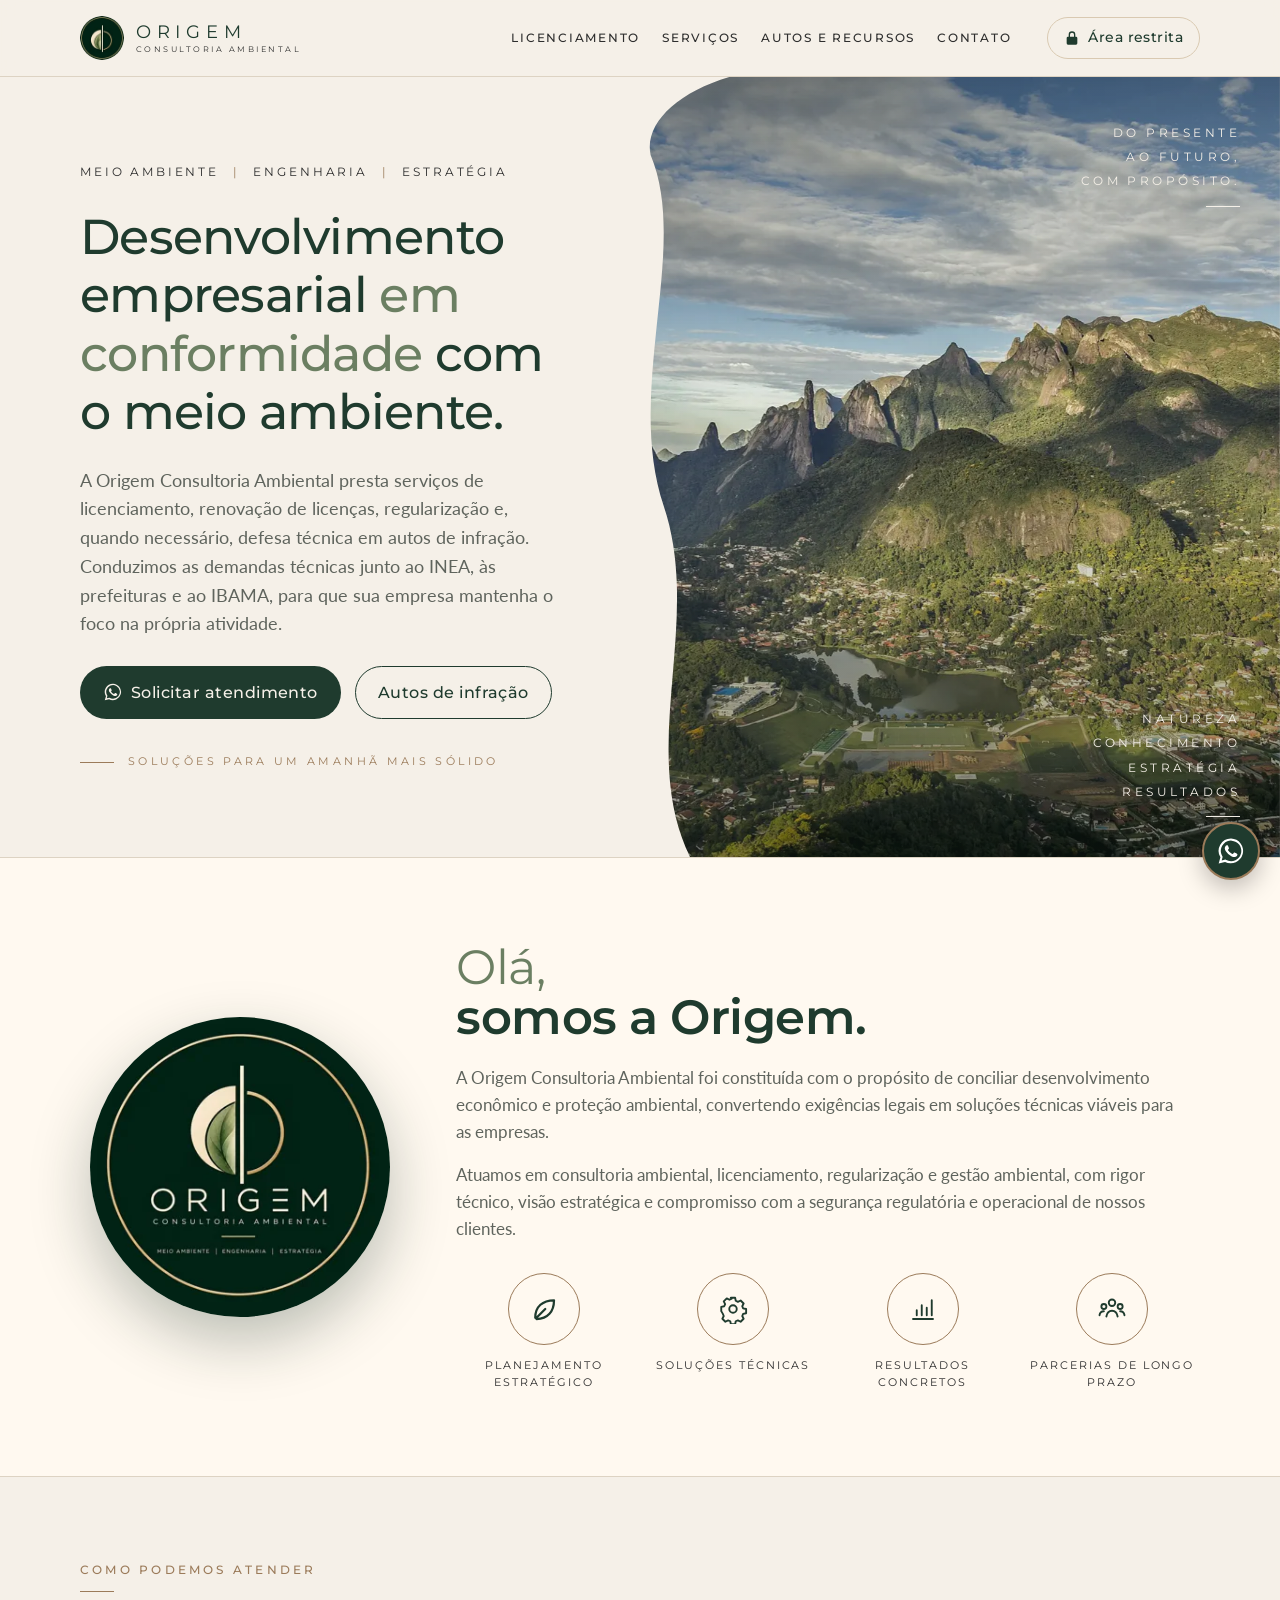
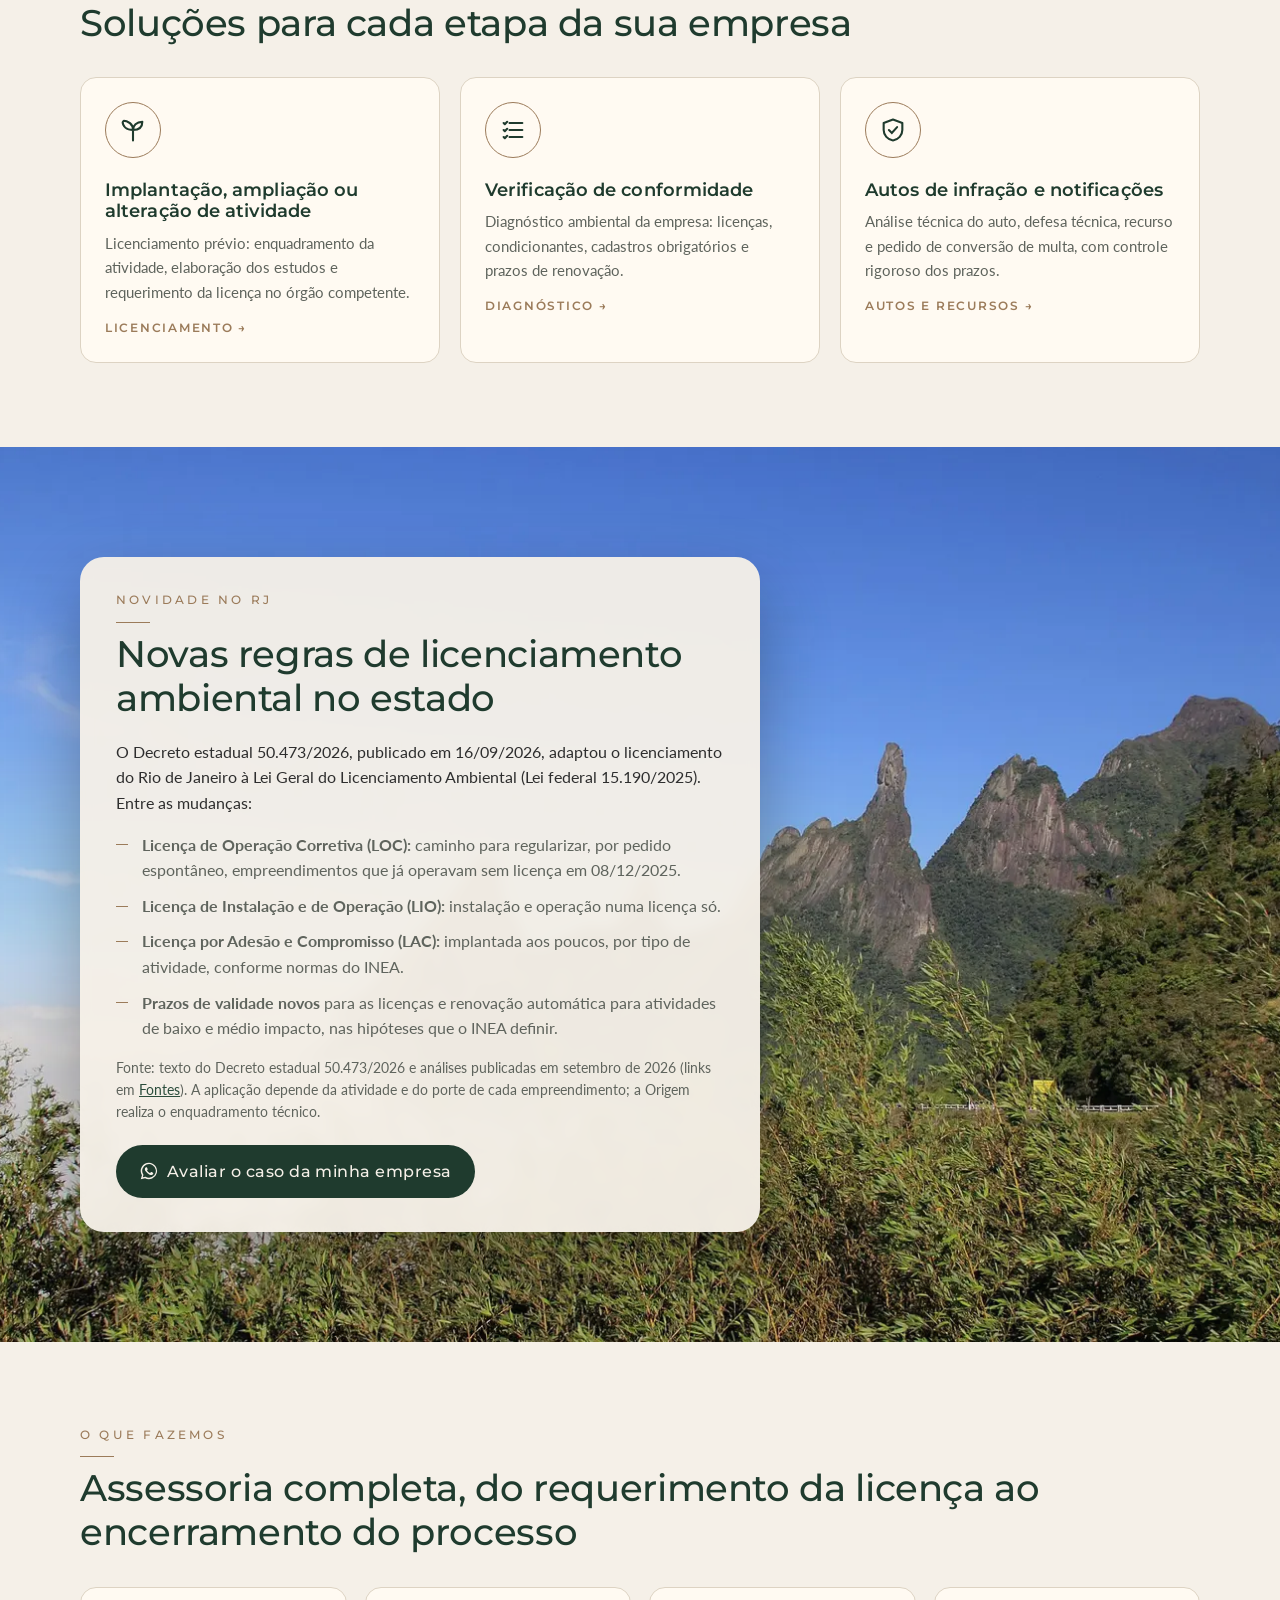
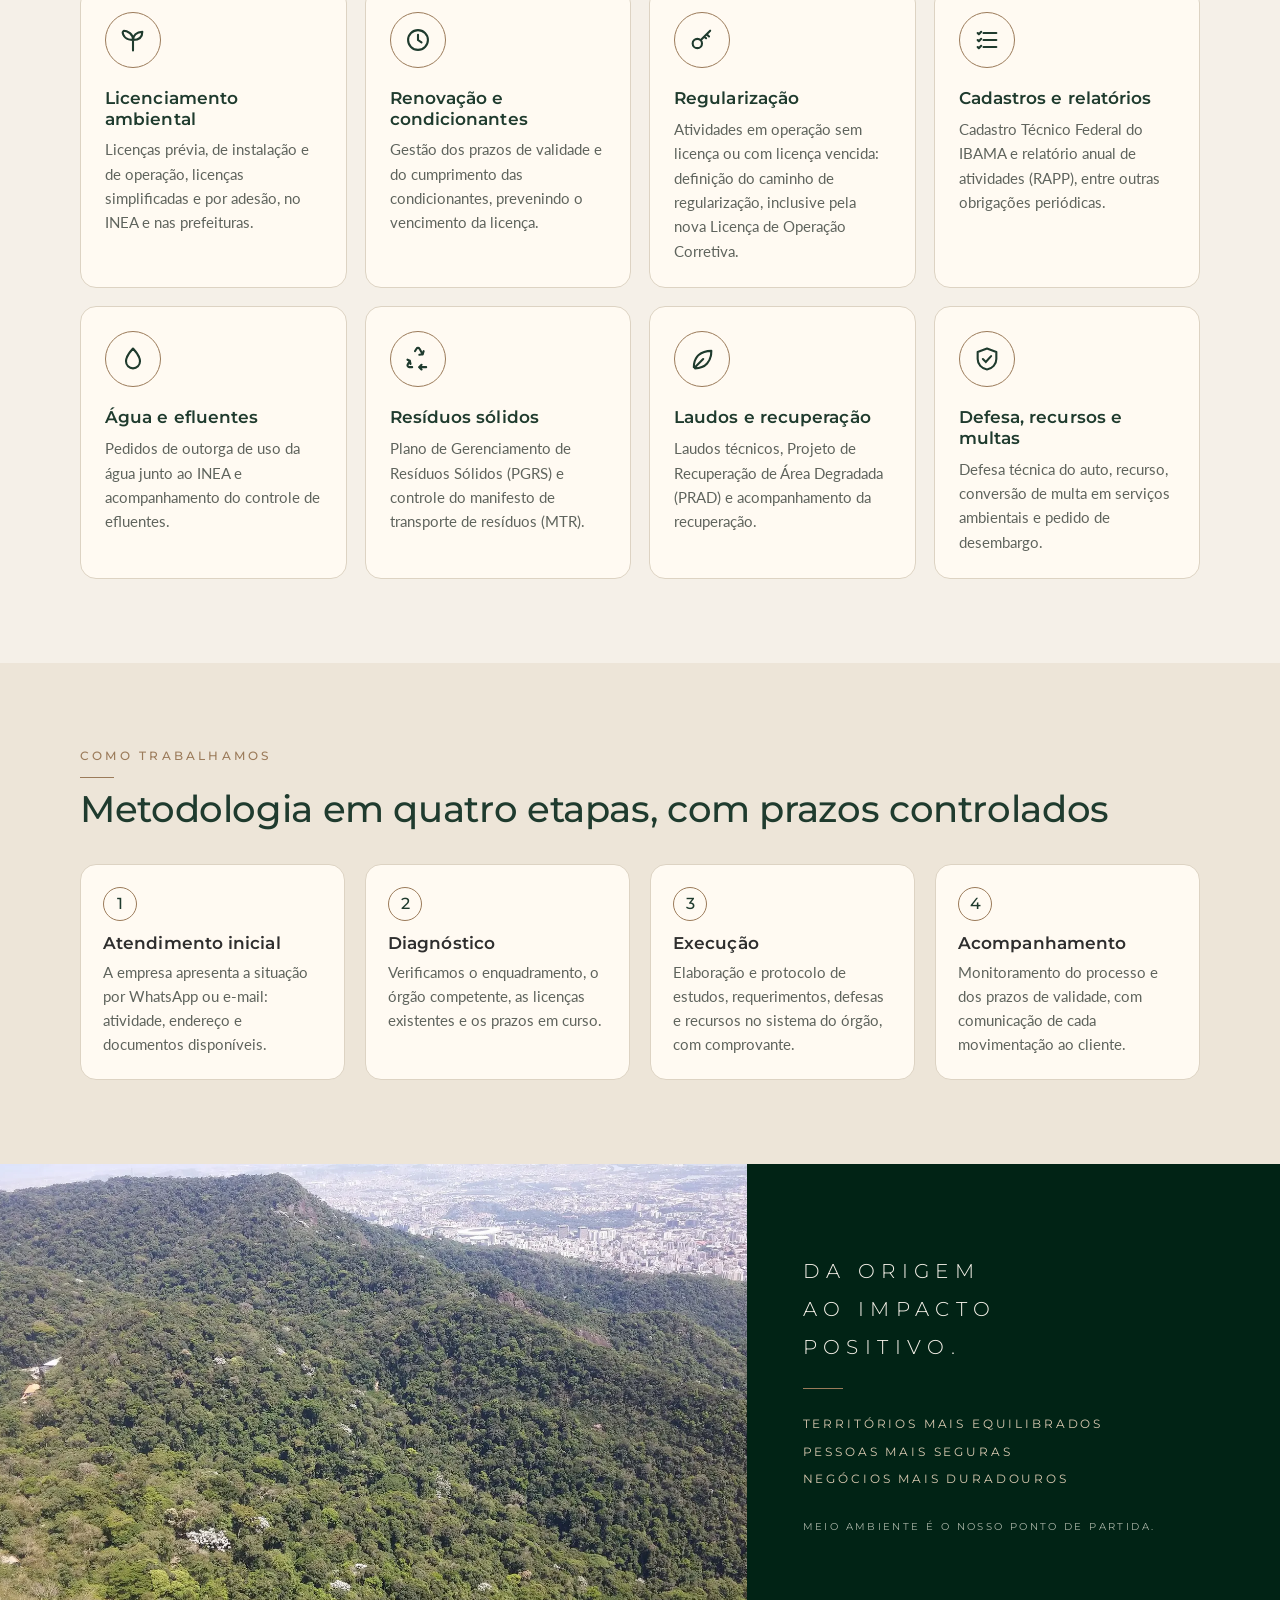
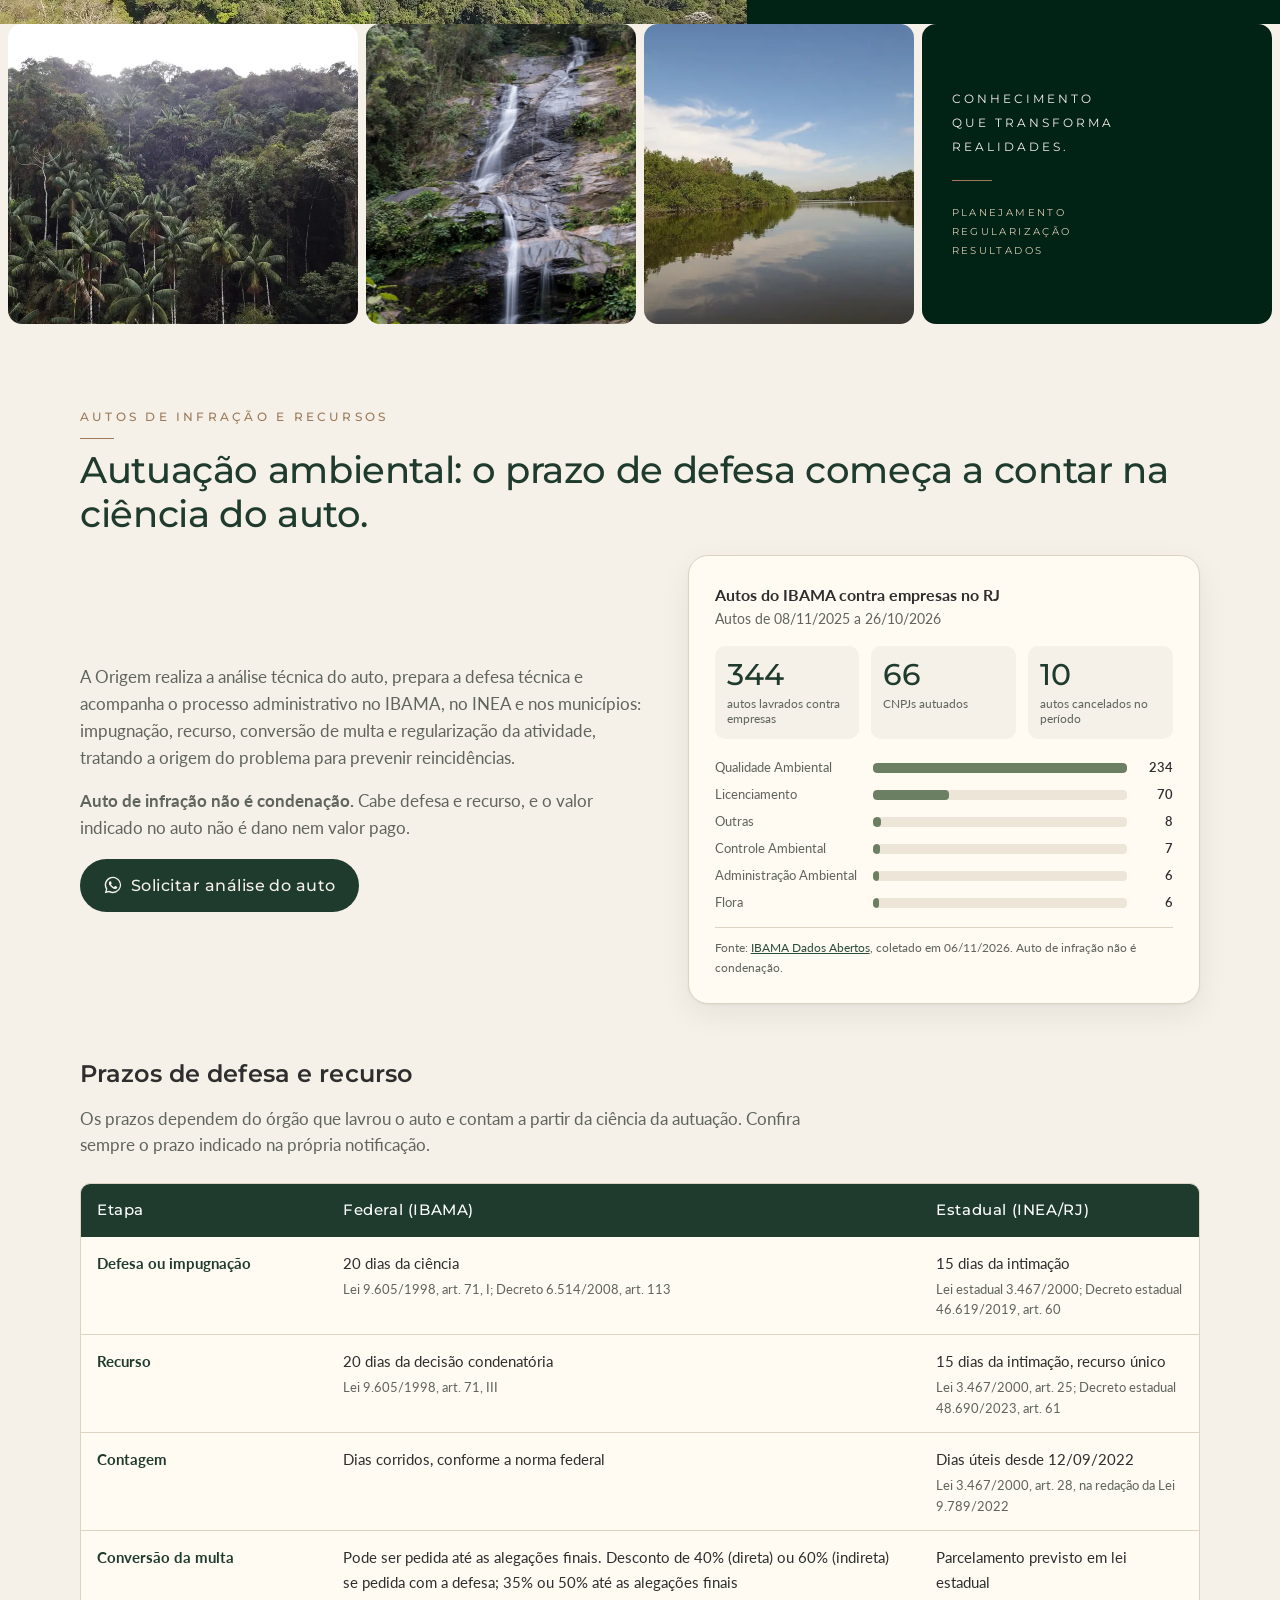
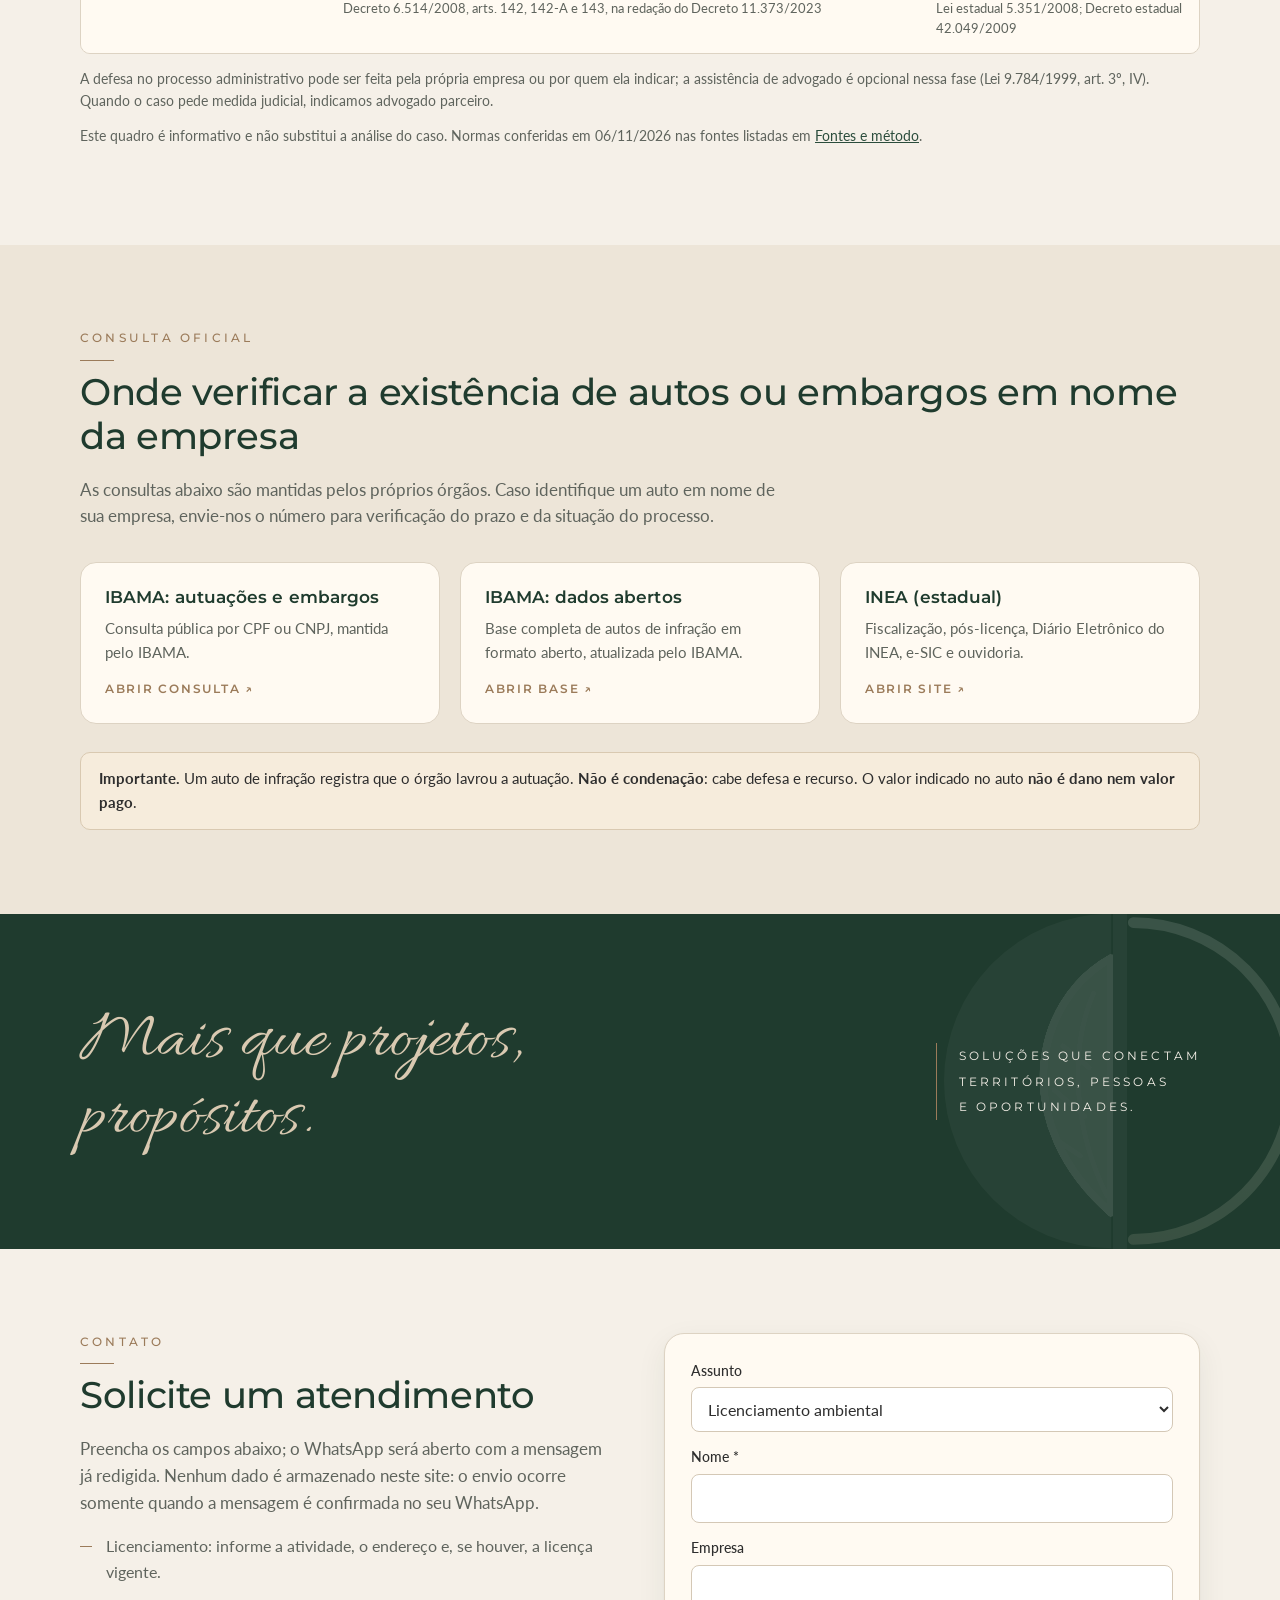
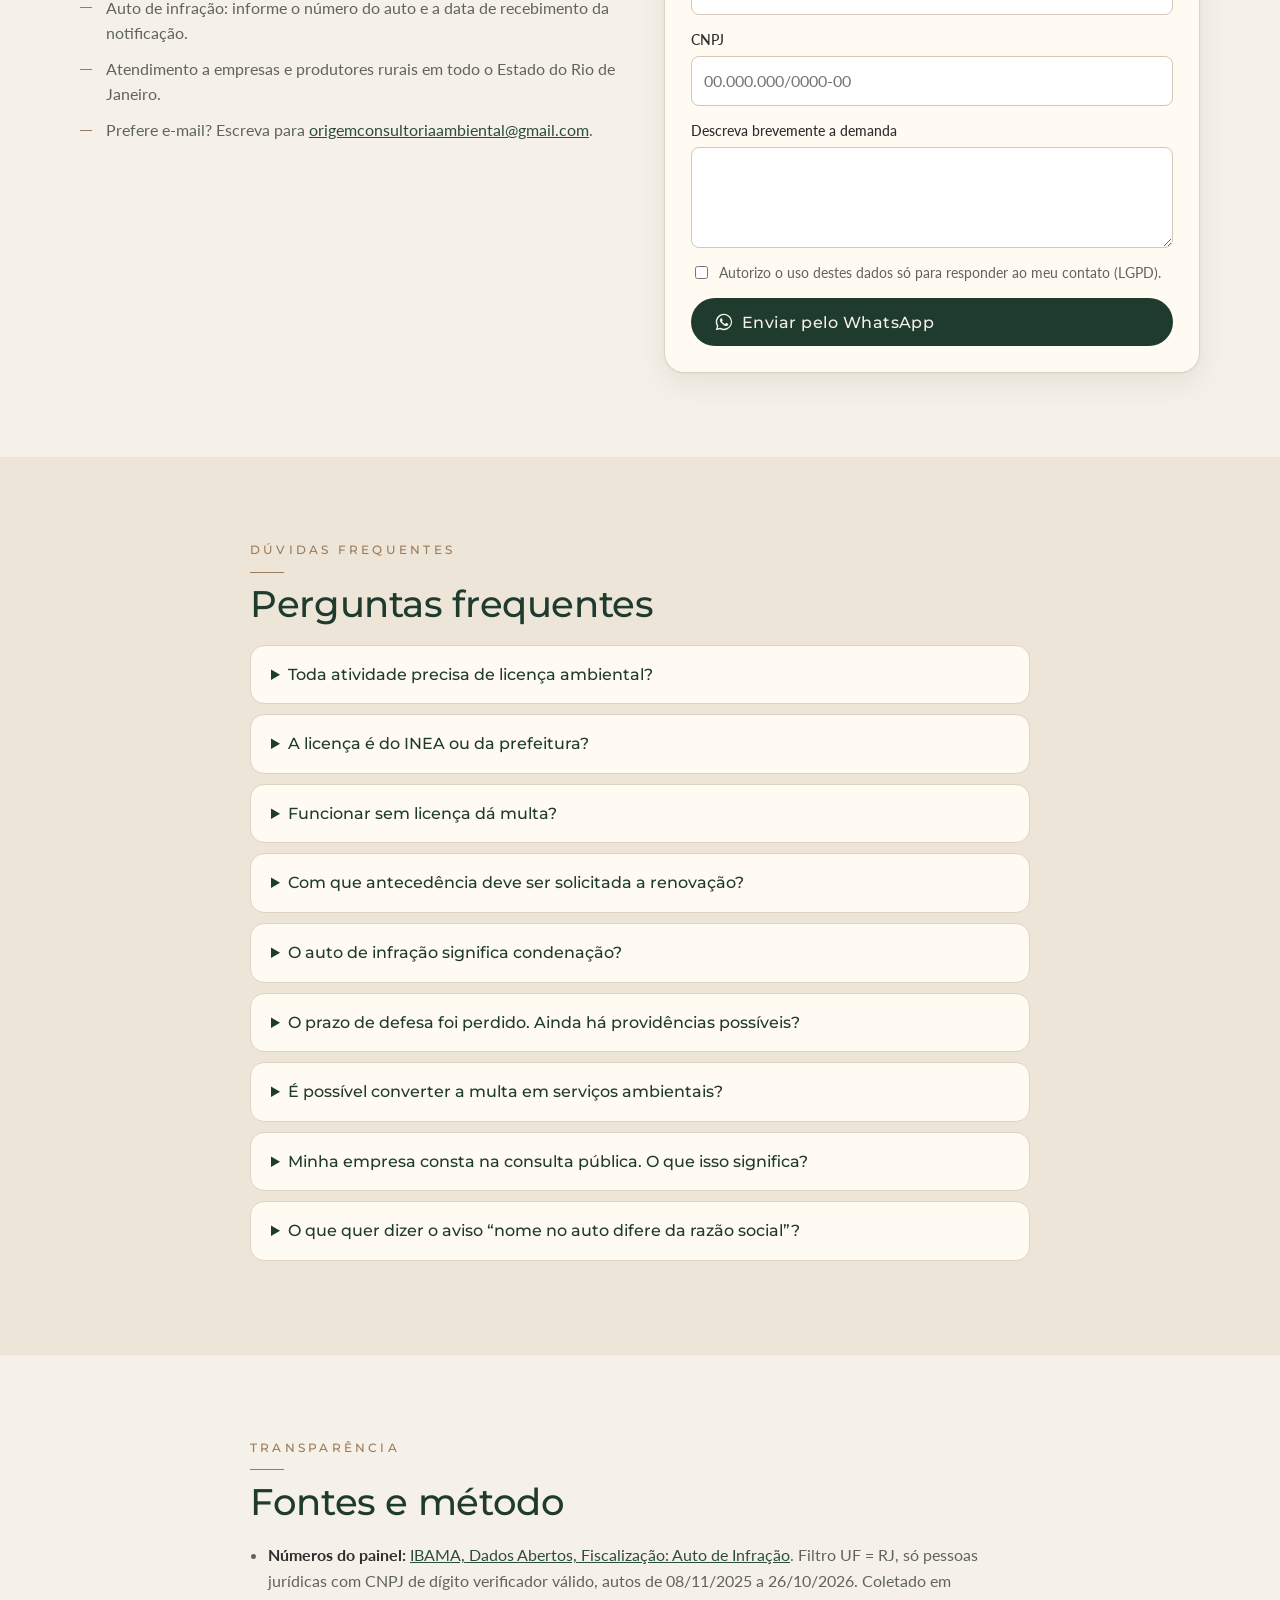
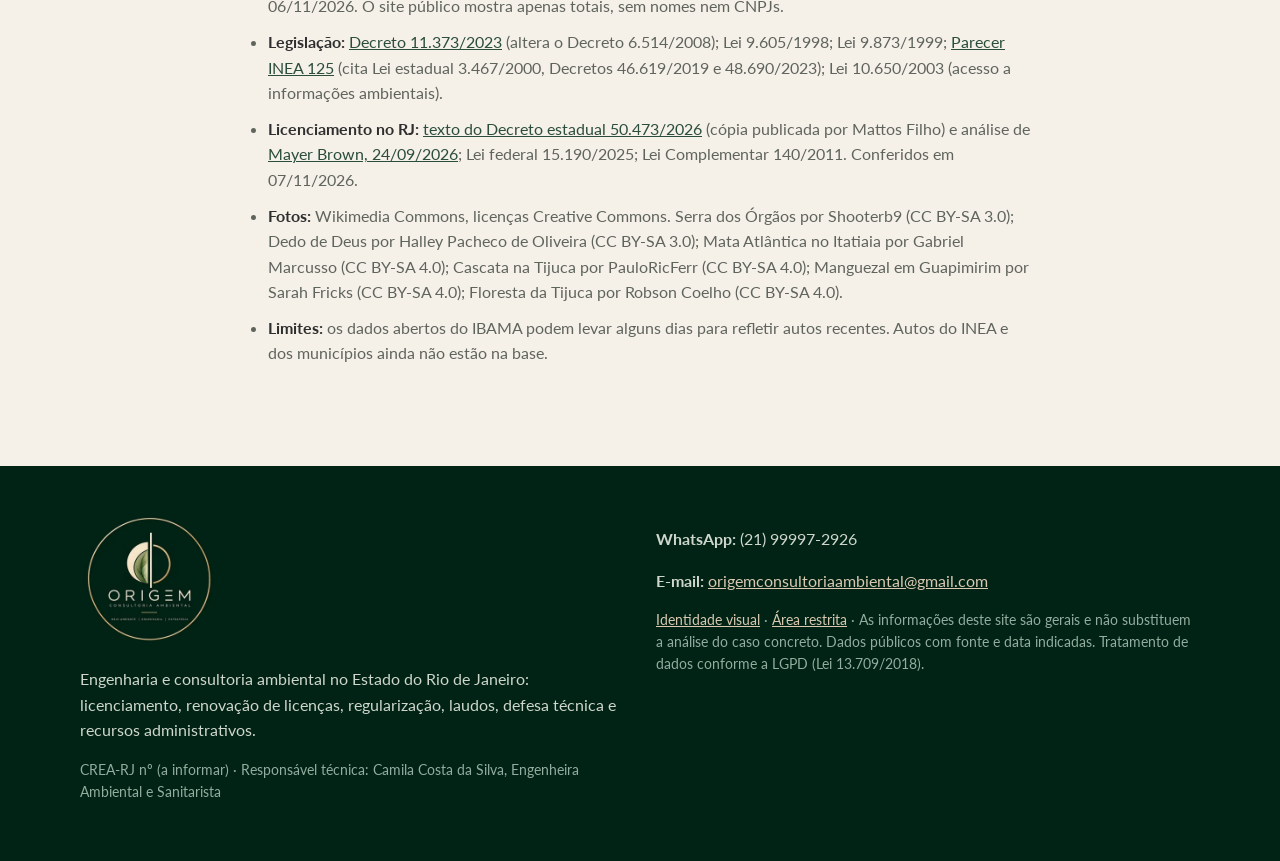
==== commit e15dbb10: "Contatos oficiais (WhatsApp e e-mail) e logo principal da Origem no site; página Identidade visual C" ====
--- a/site/index.html
+++ b/site/index.html
@@ -3,12 +3,18 @@
 <head>
 <meta charset="utf-8">
 <link rel="icon" href="favicon.svg" type="image/svg+xml">
+<link rel="icon" href="assets/origem-selo.webp" type="image/webp" sizes="96x96">
+<link rel="apple-touch-icon" href="apple-touch-icon.png">
+<meta property="og:title" content="Origem Consultoria Ambiental">
+<meta property="og:description" content="Licenciamento, regularização e defesa ambiental no Rio de Janeiro.">
+<meta property="og:image" content="https://ambientalcosta.netlify.app/assets/origem-logo-og.jpg">
+<meta name="theme-color" content="#1F3B2E">
 <meta name="viewport" content="width=device-width, initial-scale=1">
 <title>Origem Consultoria Ambiental | Licenciamento, regularização e defesa ambiental no RJ</title>
 <meta name="description" content="Engenharia e consultoria ambiental no Rio de Janeiro: licenciamento no INEA e nas prefeituras, renovação de licenças, regularização, laudos, defesa técnica e recursos em autos de infração.">
 <link rel="preconnect" href="https://fonts.googleapis.com">
 <link rel="preconnect" href="https://fonts.gstatic.com" crossorigin>
-<link href="https://fonts.googleapis.com/css2?family=Montserrat:wght@300;400;500;600;700&family=Lato:wght@300;400;700&display=swap" rel="stylesheet">
+<link href="https://fonts.googleapis.com/css2?family=Allura&family=Montserrat:wght@300;400;500;600;700&family=Lato:wght@300;400;700&display=swap" rel="stylesheet">
 <link rel="stylesheet" href="assets/style.css">
 </head>
 <body>
@@ -17,7 +23,7 @@
 <header class="topo">
   <div class="wrap topo-in">
     <a class="marca" href="#inicio" aria-label="Origem Consultoria Ambiental, início">
-      <img class="marca-img" src="assets/origem-marca.svg" alt="" width="40" height="40"><span class="marca-txt"><span class="marca-nome">ORIGEM</span><span class="marca-sub">Consultoria Ambiental</span></span>
+      <img class="marca-img" src="assets/origem-selo.webp" srcset="assets/origem-selo@2x.webp 2x" alt="" width="44" height="44"><span class="marca-txt"><span class="marca-nome">ORIGEM</span><span class="marca-sub">Consultoria Ambiental</span></span>
     </a>
     <nav class="menu" aria-label="Principal">
       <a href="#licenciamento">Licenciamento</a>
@@ -58,7 +64,7 @@
 
 <section class="sec sobre-origem" id="origem">
   <div class="wrap origem-in">
-    <img class="origem-marca revela" src="assets/origem-marca.svg" alt="" width="180" height="180">
+    <img class="origem-logo revela" src="assets/origem-logo.webp" srcset="assets/origem-logo-p.webp 320w, assets/origem-logo.webp 640w" sizes="(max-width:960px) 200px, 300px" alt="Logo da Origem Consultoria Ambiental" width="300" height="300" loading="lazy">
     <div class="revela">
       <h2 class="ola">Olá,<br><strong>somos a Origem.</strong></h2>
       <p class="intro">A Origem Consultoria Ambiental foi constituída com o propósito de conciliar desenvolvimento econômico e proteção ambiental, convertendo exigências legais em soluções técnicas viáveis para as empresas.</p>
@@ -134,11 +140,25 @@
   </div>
 </section>
 
+<section class="impacto" aria-label="Da origem ao impacto positivo">
+  <div class="impacto-foto revela"><img src="assets/fotos/floresta-tijuca-aerea.webp" alt="Floresta da Tijuca vista do alto" loading="lazy"></div>
+  <div class="impacto-txt revela">
+    <p class="impacto-tit">Da origem<br>ao impacto<br>positivo.</p>
+    <span class="traco"></span>
+    <ul>
+      <li>Territórios mais equilibrados</li>
+      <li>Pessoas mais seguras</li>
+      <li>Negócios mais duradouros</li>
+    </ul>
+    <p class="impacto-pe">Meio ambiente é o nosso ponto de partida.</p>
+  </div>
+</section>
+
 <section class="mosaico" aria-label="Paisagens do Rio de Janeiro">
   <figure class="revela"><img src="assets/fotos/mata-atlantica-itatiaia-p.webp" alt="Mata Atlântica no Parque Nacional do Itatiaia" loading="lazy"></figure>
   <figure class="revela"><img src="assets/fotos/cascata-tijuca-p.webp" alt="Cascata no Parque Nacional da Tijuca" loading="lazy"></figure>
   <figure class="revela"><img src="assets/fotos/manguezal-guapimirim-p.webp" alt="Manguezal na APA de Guapimirim" loading="lazy"></figure>
-  <figure class="revela"><img src="assets/fotos/floresta-tijuca-aerea-p.webp" alt="Floresta da Tijuca vista do alto" loading="lazy"></figure>
+  <figure class="revela figura-txt"><p>Conhecimento<br>que transforma<br>realidades.</p><span class="traco"></span><p class="mini">Planejamento<br>Regularização<br>Resultados</p></figure>
 </section>
 
 <section class="sec" id="autos">
@@ -206,6 +226,14 @@
   </div>
 </section>
 
+<section class="proposito" aria-label="Mais que projetos, propósitos">
+  <img class="proposito-marca" src="assets/origem-marca.svg" alt="" aria-hidden="true">
+  <div class="wrap proposito-in revela">
+    <p class="manuscrito">Mais que projetos,<br>propósitos.</p>
+    <p class="proposito-lado">Soluções que conectam<br>territórios, pessoas<br>e oportunidades.</p>
+  </div>
+</section>
+
 <section class="sec" id="contato">
   <div class="wrap contato-in">
     <div>
@@ -216,6 +244,7 @@
         <li>Licenciamento: informe a atividade, o endereço e, se houver, a licença vigente.</li>
         <li>Auto de infração: informe o número do auto e a data de recebimento da notificação.</li>
         <li>Atendimento a empresas e produtores rurais em todo o Estado do Rio de Janeiro.</li>
+        <li>Prefere e-mail? Escreva para <a href="mailto:origemconsultoriaambiental@gmail.com">origemconsultoriaambiental@gmail.com</a>.</li>
       </ul>
     </div>
     <form class="form" id="form-wa" novalidate>
@@ -275,13 +304,14 @@
 <footer class="rodape">
   <div class="wrap rodape-in">
     <div>
-      <p class="marca marca-rod"><img class="marca-img" src="assets/origem-marca.svg" alt="" width="40" height="40"><span class="marca-txt"><span class="marca-nome">ORIGEM</span><span class="marca-sub">Consultoria Ambiental</span></span></p>
+      <img class="rodape-logo" src="assets/origem-logo-p.webp" alt="Origem Consultoria Ambiental" width="140" height="140" loading="lazy">
       <p>Engenharia e consultoria ambiental no Estado do Rio de Janeiro: licenciamento, renovação de licenças, regularização, laudos, defesa técnica e recursos administrativos.</p>
       <p class="pequeno" id="crea-rodape"></p>
     </div>
     <div>
       <p><strong>WhatsApp:</strong> <span id="tel-rodape">—</span></p>
-      <p class="pequeno"><a href="area-restrita/">Área restrita</a> · As informações deste site são gerais e não substituem a análise do caso concreto. Dados públicos com fonte e data indicadas. Tratamento de dados conforme a LGPD (Lei 13.709/2018).</p>
+      <p><strong>E-mail:</strong> <a id="email-rodape" href="mailto:origemconsultoriaambiental@gmail.com">origemconsultoriaambiental@gmail.com</a></p>
+      <p class="pequeno"><a href="marca.html">Identidade visual</a> · <a href="area-restrita/">Área restrita</a> · As informações deste site são gerais e não substituem a análise do caso concreto. Dados públicos com fonte e data indicadas. Tratamento de dados conforme a LGPD (Lei 13.709/2018).</p>
     </div>
   </div>
 </footer>
--- a/site/assets/style.css
+++ b/site/assets/style.css
@@ -321,3 +321,32 @@
 .hero-in{align-items:stretch;gap:0}
 .hero h1{font-size:clamp(2.1rem,3.8vw,3.1rem)}
 .hero-cta{gap:12px 14px}
+.origem-logo{width:300px;height:300px;border-radius:50%;justify-self:center;box-shadow:0 24px 60px rgba(16,38,28,.28)}
+.origem-in{grid-template-columns:320px 1fr}
+.rodape-logo{width:140px;height:140px;border-radius:50%;display:block;margin-bottom:14px}
+@media (max-width:960px){.origem-logo{width:200px;height:200px;justify-self:start}}
+.rodape{background:#012315}
+/* ===== Elementos do manual da marca ===== */
+.marca-img{width:44px;height:44px;border-radius:50%}
+.hero-vertical{display:block;position:absolute;right:14px;top:50%;left:auto;transform:translateY(-50%);writing-mode:vertical-rl;font-family:'Montserrat',sans-serif;font-size:.6rem;letter-spacing:.32em;text-transform:uppercase;color:rgba(245,240,232,.85);margin:0;z-index:2;border-left:1px solid rgba(245,240,232,.6);padding-left:10px}
+.impacto{display:grid;grid-template-columns:1.4fr 1fr;background:#012315;color:var(--creme);min-height:460px}
+.impacto-foto{overflow:hidden}.impacto-foto img{width:100%;height:100%;object-fit:cover;display:block}
+.impacto-txt{padding:64px 56px;display:flex;flex-direction:column;justify-content:center;font-family:'Montserrat',sans-serif;text-transform:uppercase}
+.impacto-tit{font-size:1.25rem;letter-spacing:.32em;line-height:1.9;margin:0;font-weight:300}
+.traco{display:block;width:40px;height:1px;background:var(--terra);margin:22px 0}
+.impacto ul{list-style:none;padding:0;margin:0;font-size:.74rem;letter-spacing:.24em;line-height:2.3;color:var(--areia)}
+.impacto-pe{font-size:.62rem;letter-spacing:.24em;margin:26px 0 0;color:#a9b3a6}
+.figura-txt{background:#012315;color:var(--creme);display:flex;flex-direction:column;justify-content:center;padding:26px 30px;font-family:'Montserrat',sans-serif;text-transform:uppercase}
+.figura-txt p{margin:0;font-size:.78rem;letter-spacing:.24em;line-height:1.9}
+.figura-txt .mini{font-size:.62rem;color:var(--areia)}
+.proposito{position:relative;overflow:hidden;background:var(--verde);color:var(--creme);padding:90px 0}
+.proposito-marca{position:absolute;right:-60px;top:50%;width:440px;height:440px;transform:translateY(-50%);opacity:.12;filter:brightness(2.2) saturate(.3)}
+.proposito-in{position:relative;display:flex;align-items:center;justify-content:space-between;gap:40px;flex-wrap:wrap}
+.manuscrito{font-family:'Allura',cursive;font-size:clamp(2.6rem,6vw,4.4rem);line-height:1.1;margin:0;color:var(--areia)}
+.proposito-lado{font-family:'Montserrat',sans-serif;text-transform:uppercase;letter-spacing:.26em;font-size:.76rem;line-height:2.1;margin:0;border-left:1px solid var(--terra);padding-left:22px}
+@media (max-width:960px){
+  .hero-vertical{display:none}
+  .impacto{grid-template-columns:1fr}.impacto-foto{height:260px}.impacto-txt{padding:40px 22px}
+  .proposito{padding:60px 0}.proposito-marca{width:280px;height:280px;right:-80px}
+}
+.hero-vertical{display:none!important}
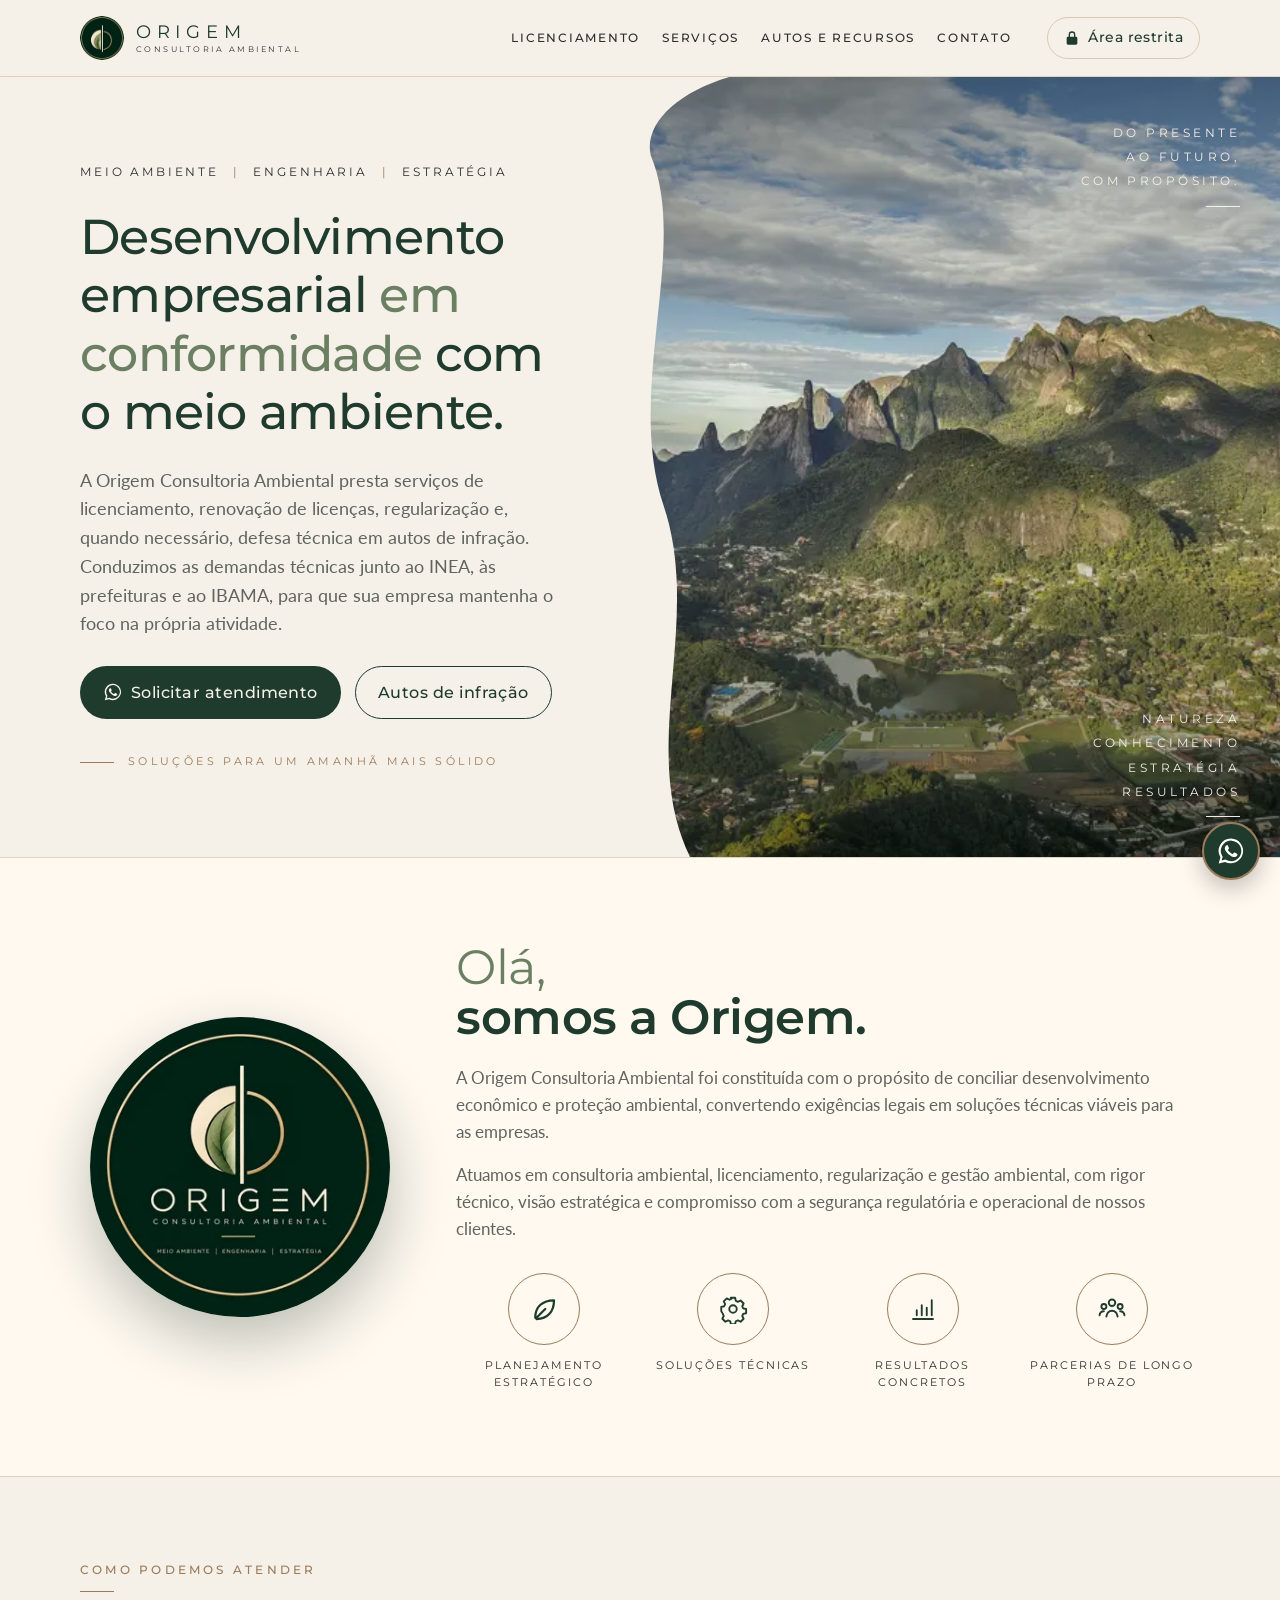
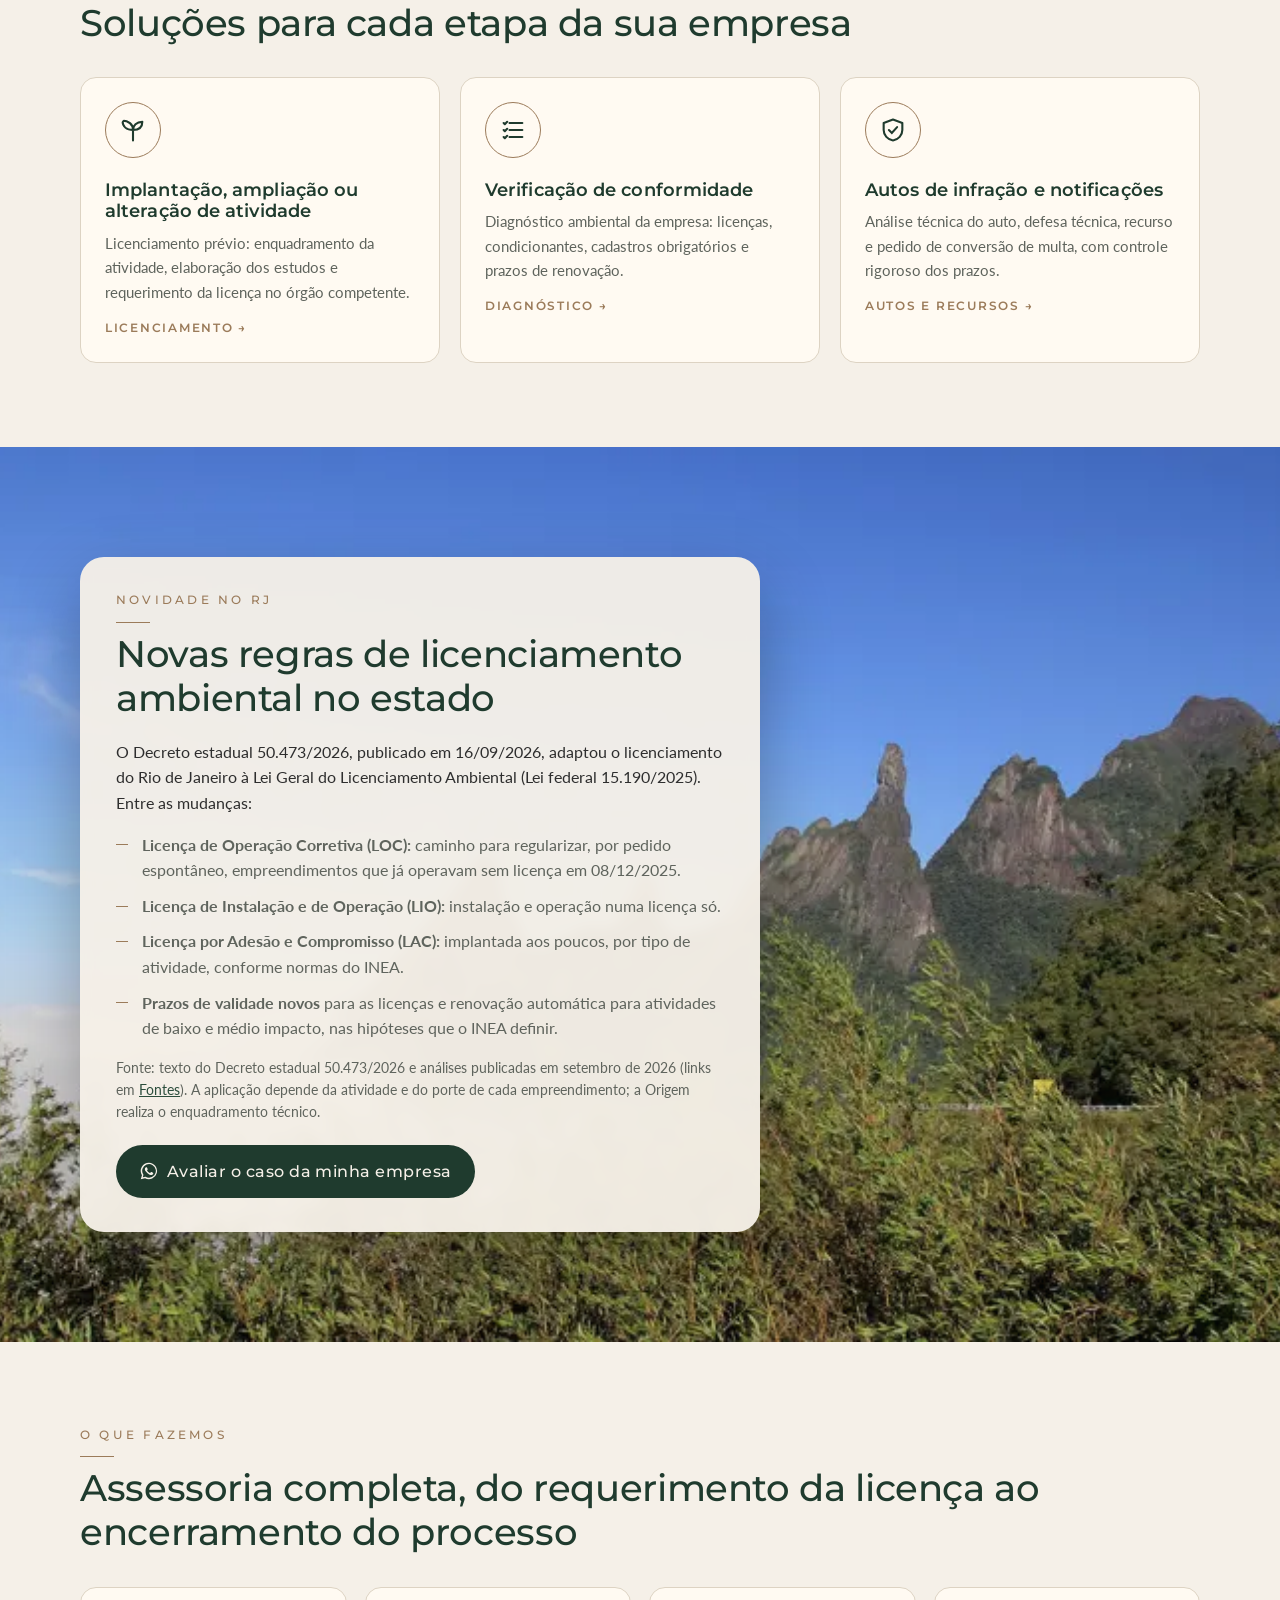
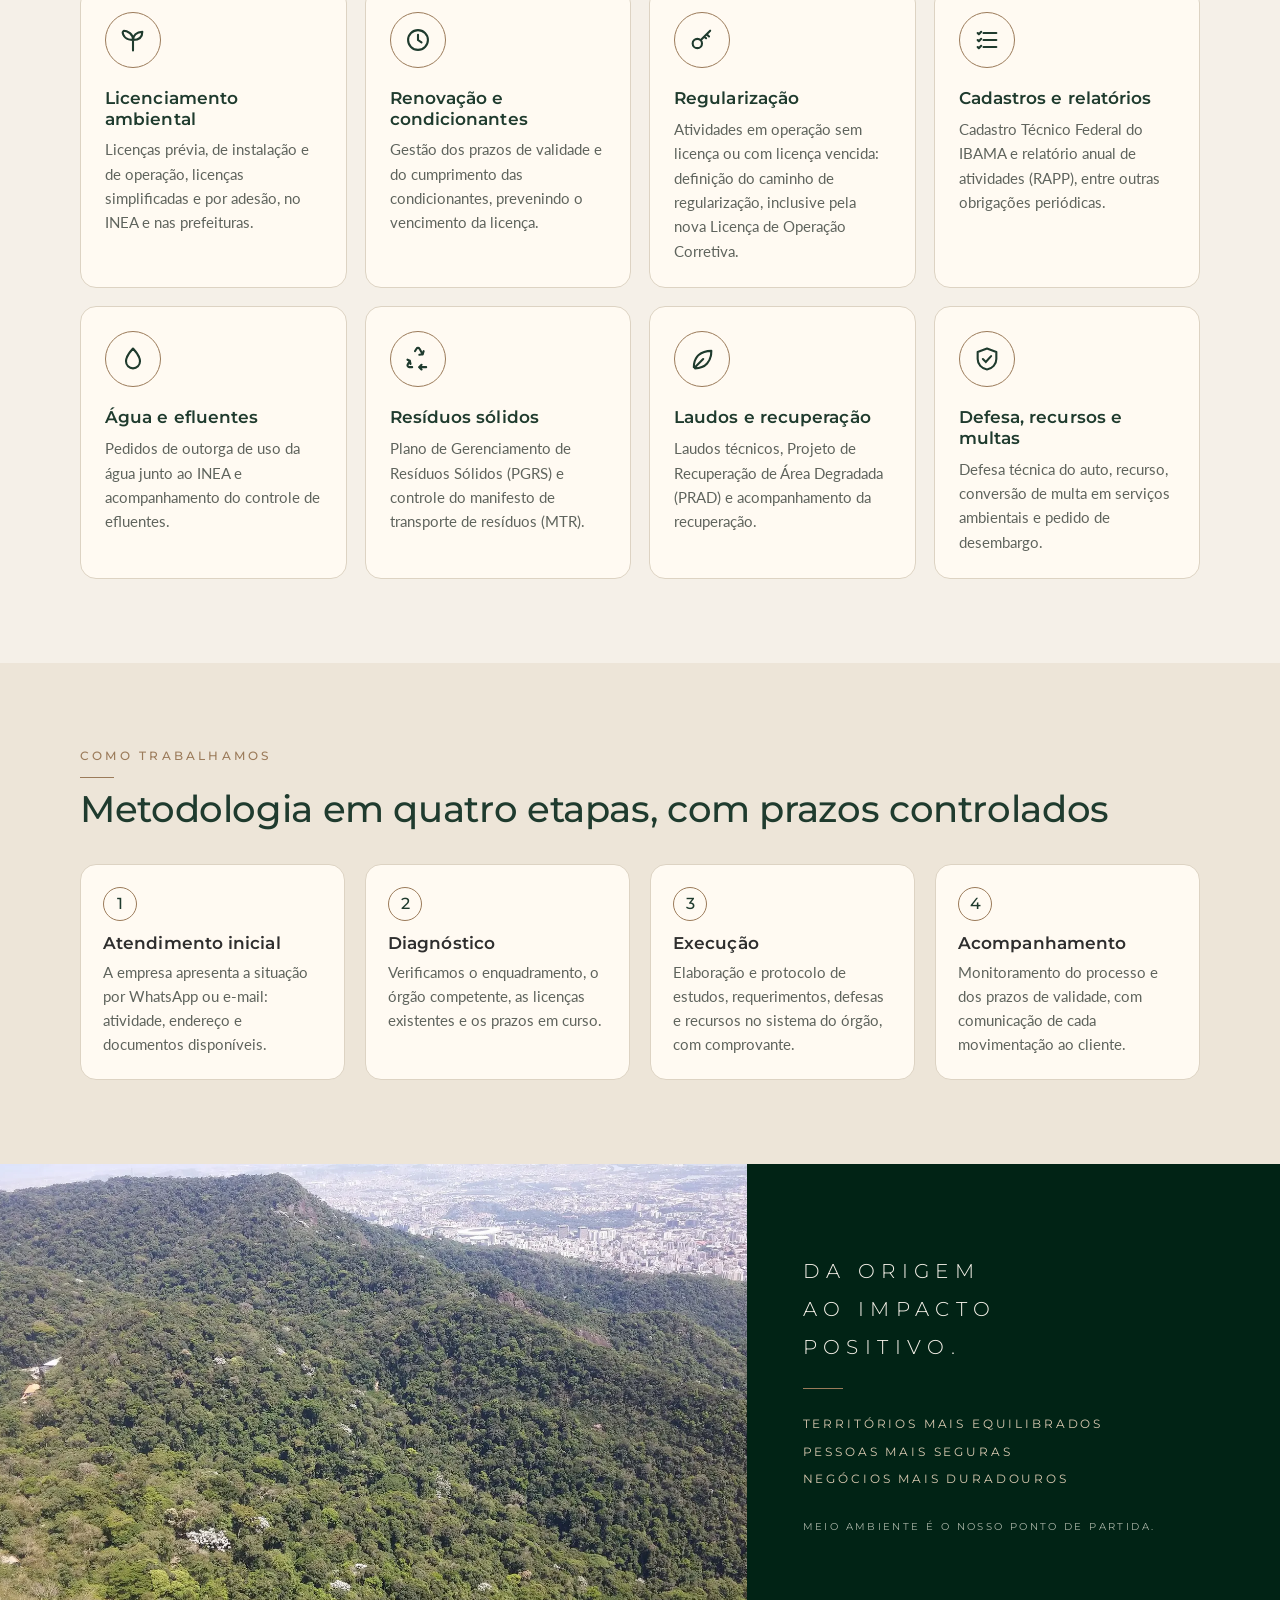
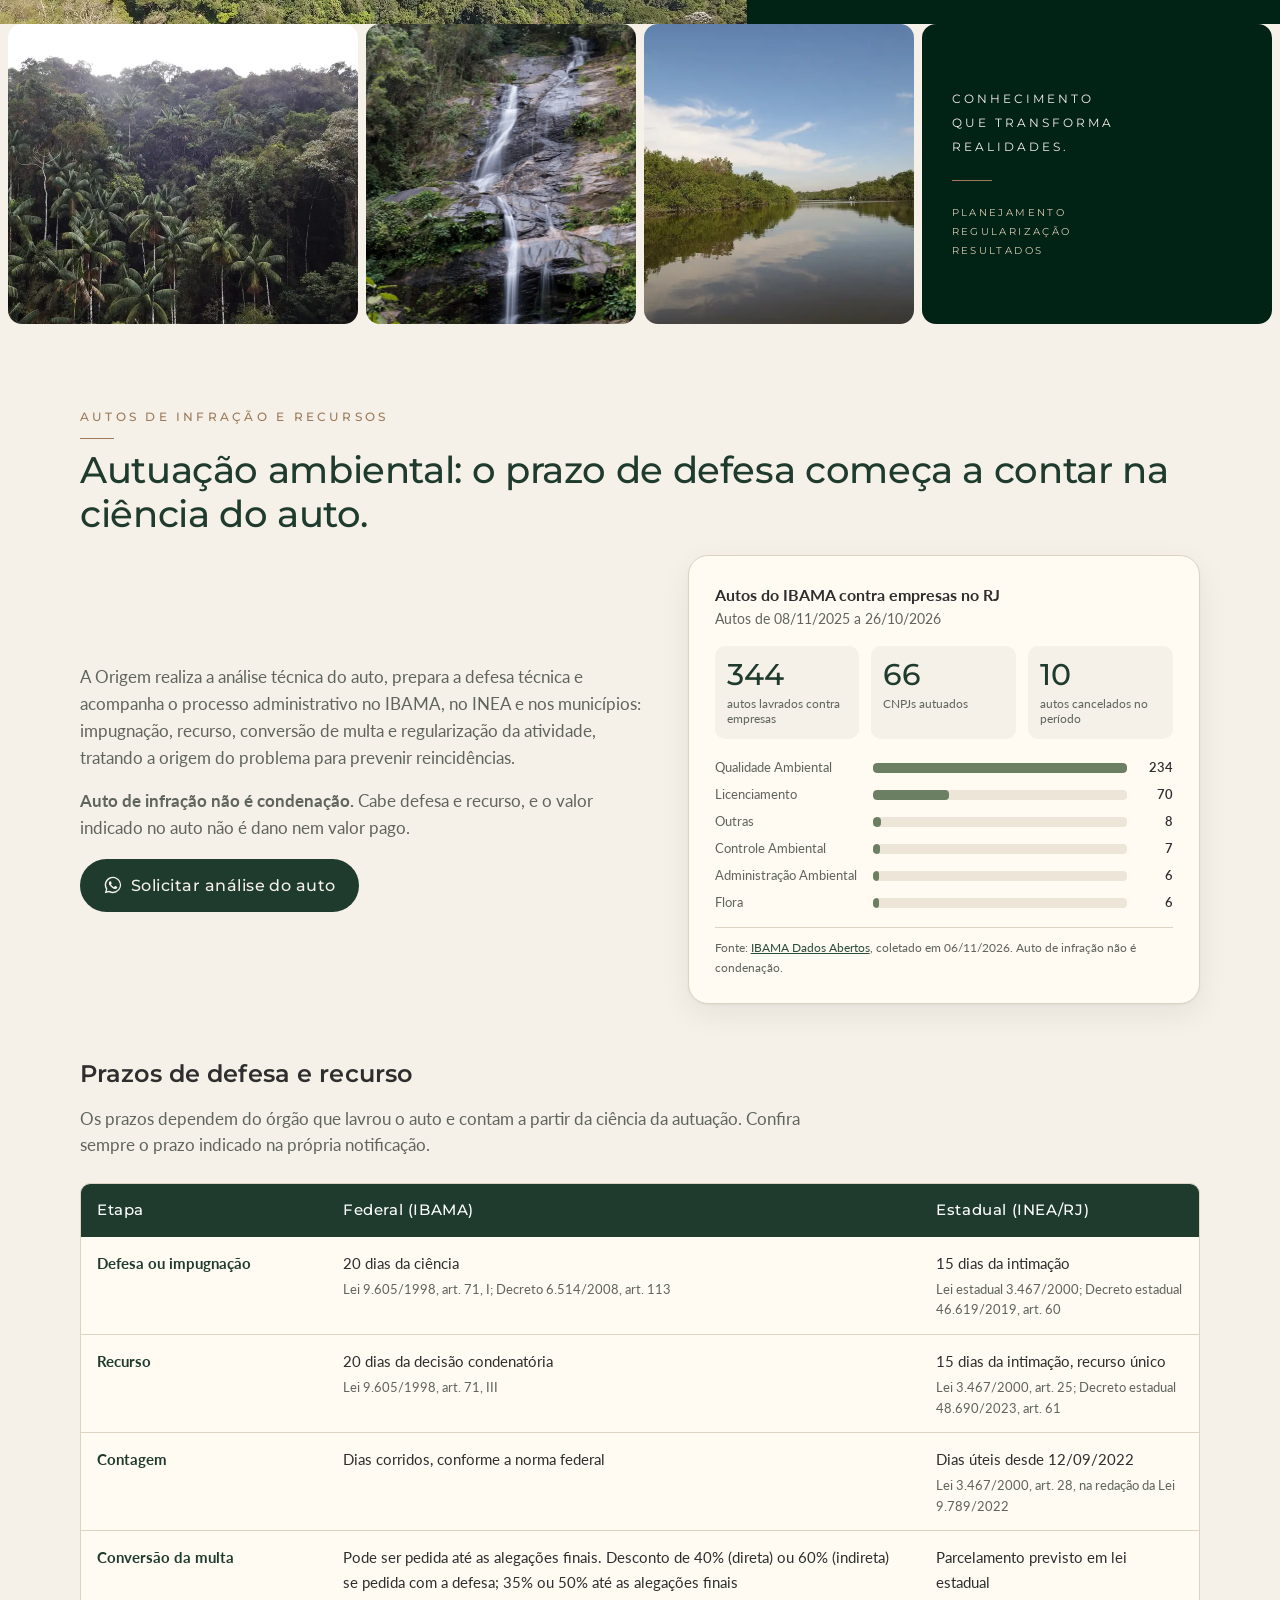
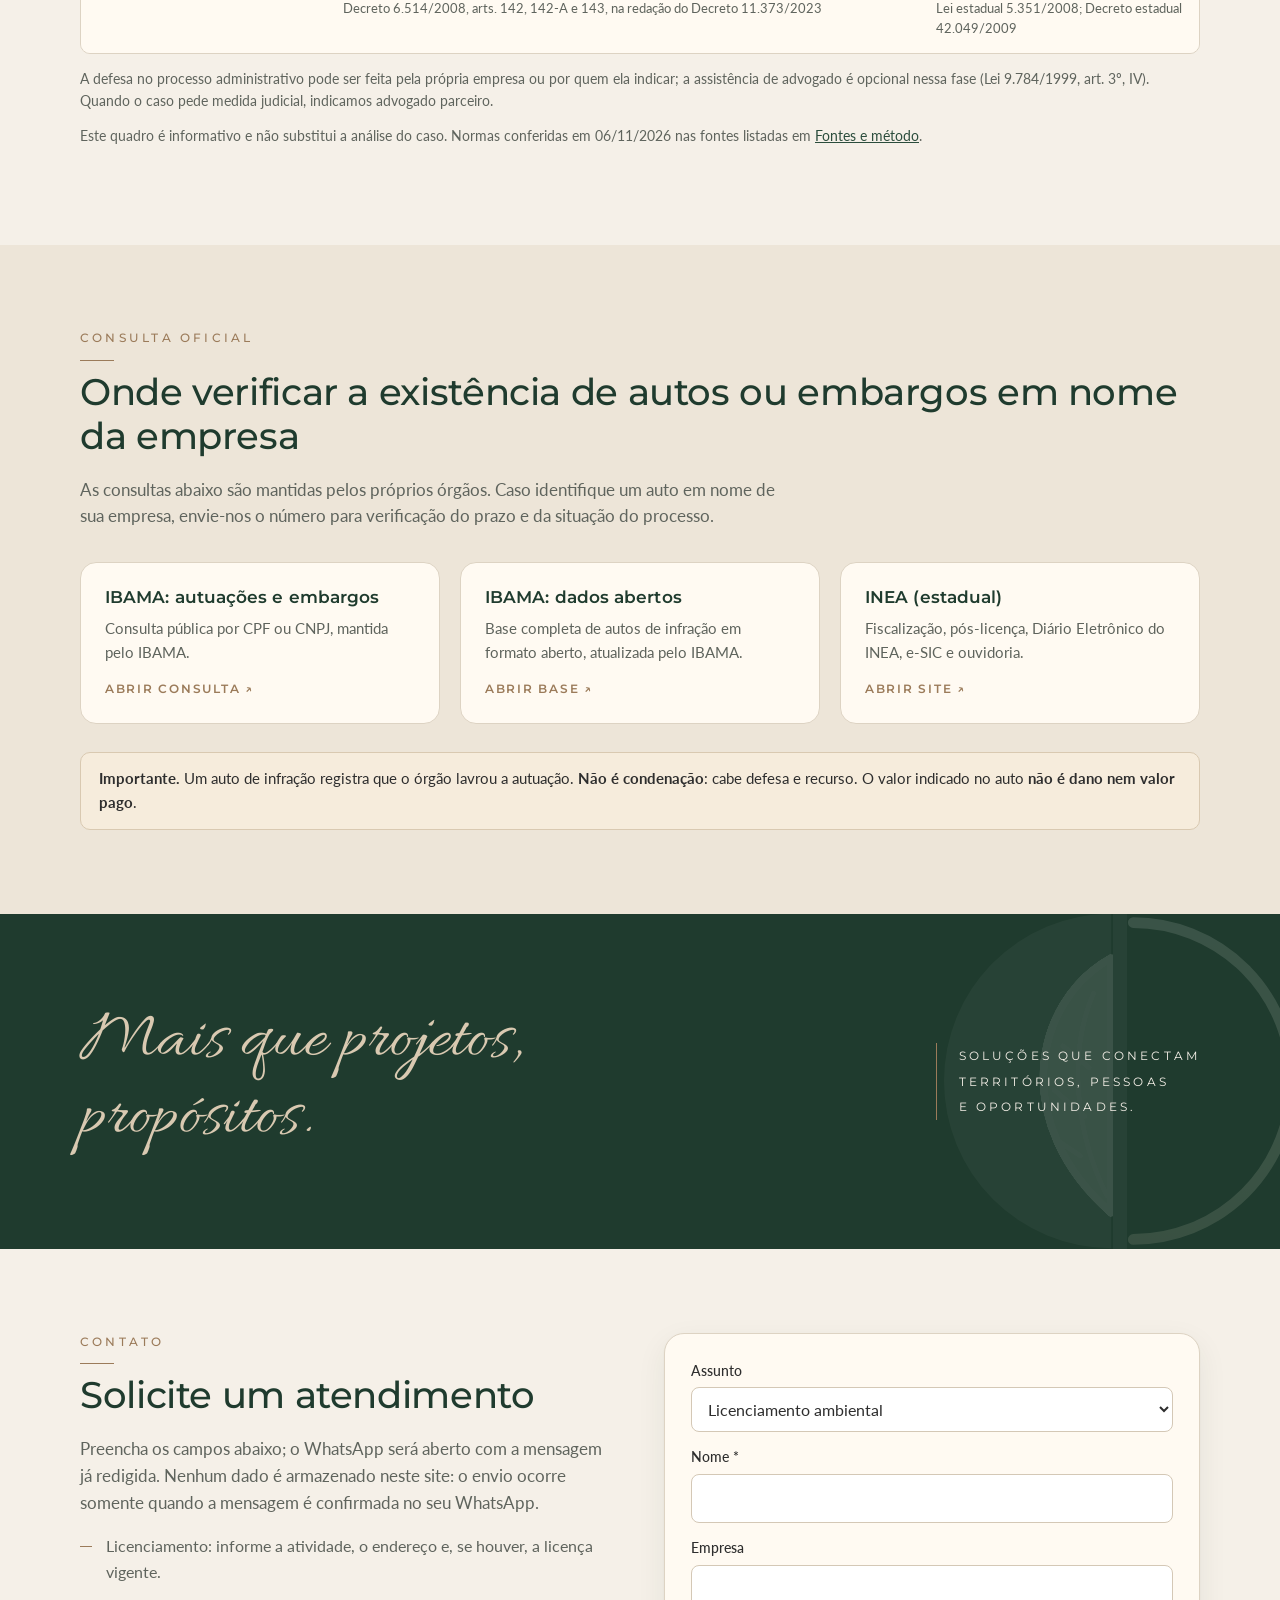
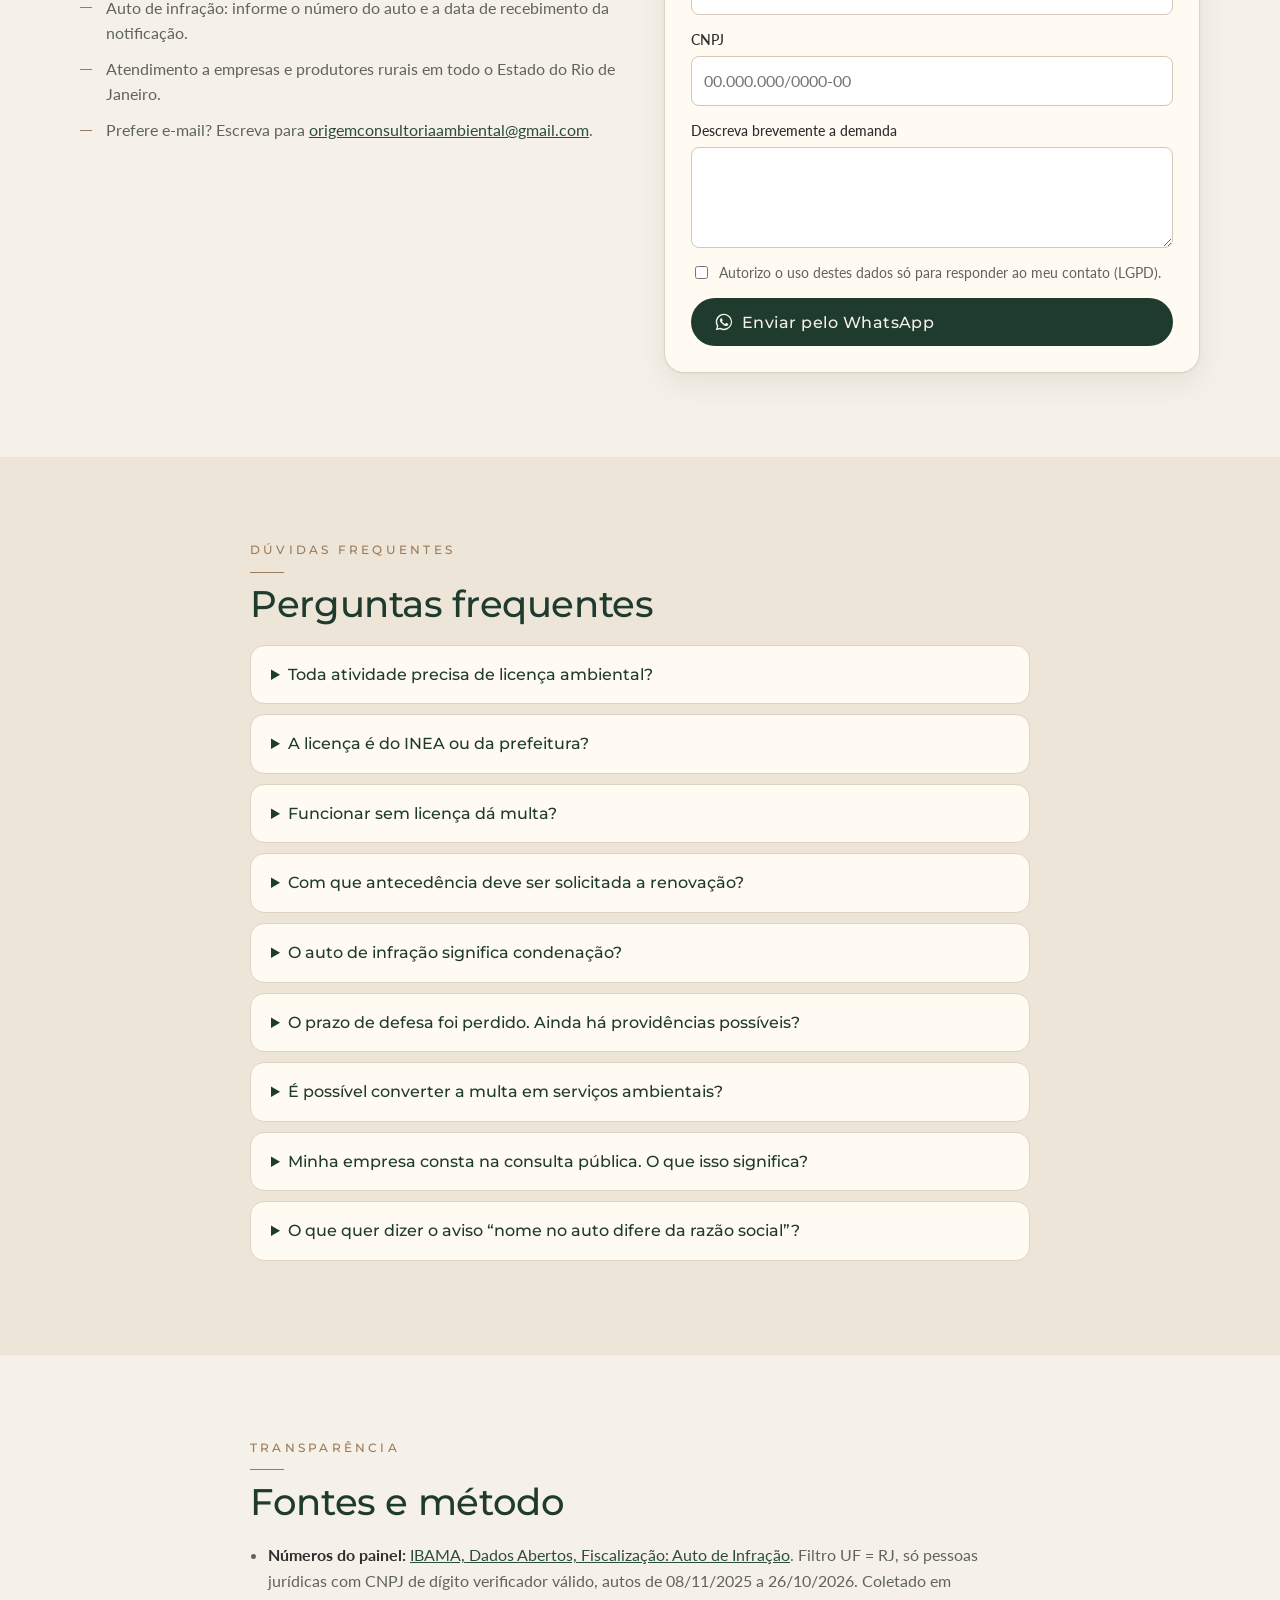
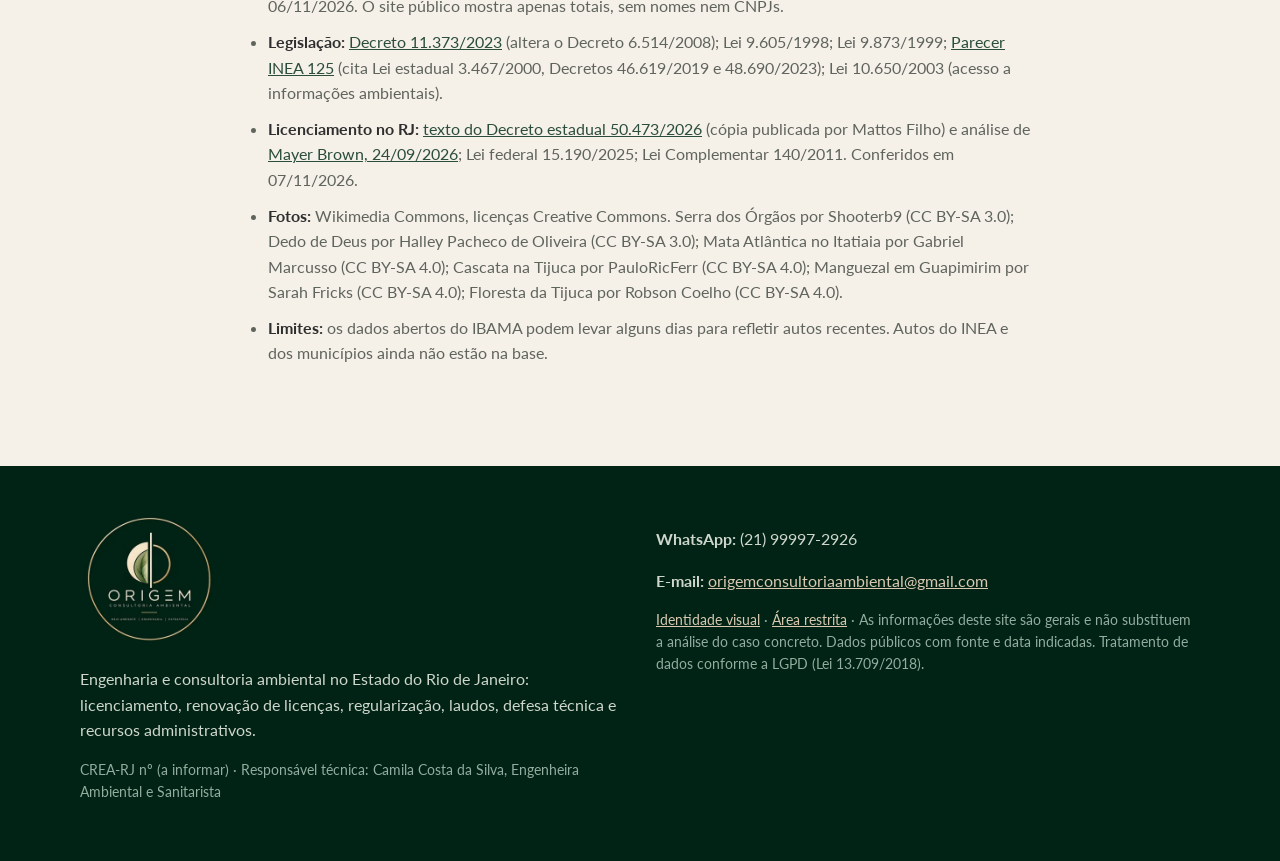
==== commit 388fd825: "WhatsApp e e-mail oficiais fixos no HTML (funcionam sem depender do JS em cache) e versão nos arquiv" ====
--- a/site/index.html
+++ b/site/index.html
@@ -15,7 +15,7 @@
 <link rel="preconnect" href="https://fonts.googleapis.com">
 <link rel="preconnect" href="https://fonts.gstatic.com" crossorigin>
 <link href="https://fonts.googleapis.com/css2?family=Allura&family=Montserrat:wght@300;400;500;600;700&family=Lato:wght@300;400;700&display=swap" rel="stylesheet">
-<link rel="stylesheet" href="assets/style.css">
+<link rel="stylesheet" href="assets/style.css?v=20261108">
 </head>
 <body>
 <a class="skip" href="#conteudo">Pular para o conteúdo</a>
@@ -46,7 +46,7 @@
       <h1>Desenvolvimento empresarial <em>em conformidade</em> com o meio ambiente.</h1>
       <p class="lead">A Origem Consultoria Ambiental presta serviços de licenciamento, renovação de licenças, regularização e, quando necessário, defesa técnica em autos de infração. Conduzimos as demandas técnicas junto ao INEA, às prefeituras e ao IBAMA, para que sua empresa mantenha o foco na própria atividade.</p>
       <div class="hero-cta">
-        <a class="btn btn-wa js-wa" data-msg="Olá, Origem Consultoria Ambiental. Gostaria de receber informações sobre licenciamento ambiental para a minha empresa." href="#contato">
+        <a class="btn btn-wa js-wa" data-msg="Olá, Origem Consultoria Ambiental. Gostaria de receber informações sobre licenciamento ambiental para a minha empresa." href="https://wa.me/5521999972926?text=Ol%C3%A1%2C%20Origem%20Consultoria%20Ambiental.%20Gostaria%20de%20receber%20informa%C3%A7%C3%B5es%20sobre%20licenciamento%20ambiental%20para%20a%20minha%20empresa." target="_blank" rel="noopener">
           <svg aria-hidden="true" viewBox="0 0 24 24" class="ic"><use href="#ic-wa"/></svg> Solicitar atendimento
         </a>
         <a class="btn btn-linha" href="#autos">Autos de infração</a>
@@ -105,7 +105,7 @@
         <li><strong>Prazos de validade novos</strong> para as licenças e renovação automática para atividades de baixo e médio impacto, nas hipóteses que o INEA definir.</li>
       </ul>
       <p class="nota">Fonte: texto do Decreto estadual 50.473/2026 e análises publicadas em setembro de 2026 (links em <a href="#fontes">Fontes</a>). A aplicação depende da atividade e do porte de cada empreendimento; a Origem realiza o enquadramento técnico.</p>
-      <a class="btn btn-wa js-wa" data-msg="Olá, Origem Consultoria Ambiental. Gostaria de entender como as novas regras de licenciamento ambiental do Estado do Rio de Janeiro se aplicam à minha empresa." href="#contato"><svg aria-hidden="true" viewBox="0 0 24 24" class="ic"><use href="#ic-wa"/></svg> Avaliar o caso da minha empresa</a>
+      <a class="btn btn-wa js-wa" data-msg="Olá, Origem Consultoria Ambiental. Gostaria de entender como as novas regras de licenciamento ambiental do Estado do Rio de Janeiro se aplicam à minha empresa." href="https://wa.me/5521999972926?text=Ol%C3%A1%2C%20Origem%20Consultoria%20Ambiental.%20Gostaria%20de%20entender%20como%20as%20novas%20regras%20de%20licenciamento%20ambiental%20do%20Estado%20do%20Rio%20de%20Janeiro%20se%20aplicam%20%C3%A0%20minha%20empresa." target="_blank" rel="noopener"><svg aria-hidden="true" viewBox="0 0 24 24" class="ic"><use href="#ic-wa"/></svg> Avaliar o caso da minha empresa</a>
     </div>
   </div>
 </section>
@@ -169,7 +169,7 @@
       <div class="revela">
         <p class="intro">A Origem realiza a análise técnica do auto, prepara a defesa técnica e acompanha o processo administrativo no IBAMA, no INEA e nos municípios: impugnação, recurso, conversão de multa e regularização da atividade, tratando a origem do problema para prevenir reincidências.</p>
         <p class="intro"><strong>Auto de infração não é condenação.</strong> Cabe defesa e recurso, e o valor indicado no auto não é dano nem valor pago.</p>
-        <a class="btn btn-wa js-wa" data-msg="Olá, Origem Consultoria Ambiental. Recebi um auto de infração ambiental e gostaria de solicitar uma análise técnica." href="#contato"><svg aria-hidden="true" viewBox="0 0 24 24" class="ic"><use href="#ic-wa"/></svg> Solicitar análise do auto</a>
+        <a class="btn btn-wa js-wa" data-msg="Olá, Origem Consultoria Ambiental. Recebi um auto de infração ambiental e gostaria de solicitar uma análise técnica." href="https://wa.me/5521999972926?text=Ol%C3%A1%2C%20Origem%20Consultoria%20Ambiental.%20Recebi%20um%20auto%20de%20infra%C3%A7%C3%A3o%20ambiental%20e%20gostaria%20de%20solicitar%20uma%20an%C3%A1lise%20t%C3%A9cnica." target="_blank" rel="noopener"><svg aria-hidden="true" viewBox="0 0 24 24" class="ic"><use href="#ic-wa"/></svg> Solicitar análise do auto</a>
       </div>
       <aside class="painel revela" aria-label="Dados públicos do IBAMA no RJ">
       <p class="painel-tit">Autos do IBAMA contra empresas no RJ</p>
@@ -309,14 +309,14 @@
       <p class="pequeno" id="crea-rodape"></p>
     </div>
     <div>
-      <p><strong>WhatsApp:</strong> <span id="tel-rodape">—</span></p>
+      <p><strong>WhatsApp:</strong> <span id="tel-rodape">(21) 99997-2926</span></p>
       <p><strong>E-mail:</strong> <a id="email-rodape" href="mailto:origemconsultoriaambiental@gmail.com">origemconsultoriaambiental@gmail.com</a></p>
       <p class="pequeno"><a href="marca.html">Identidade visual</a> · <a href="area-restrita/">Área restrita</a> · As informações deste site são gerais e não substituem a análise do caso concreto. Dados públicos com fonte e data indicadas. Tratamento de dados conforme a LGPD (Lei 13.709/2018).</p>
     </div>
   </div>
 </footer>
 
-<a class="wa-flutua js-wa" data-msg="Olá, Origem Consultoria Ambiental. Entro em contato pelo site e gostaria de solicitar atendimento." href="#contato" aria-label="Falar no WhatsApp">
+<a class="wa-flutua js-wa" data-msg="Olá, Origem Consultoria Ambiental. Entro em contato pelo site e gostaria de solicitar atendimento." href="https://wa.me/5521999972926?text=Ol%C3%A1%2C%20Origem%20Consultoria%20Ambiental.%20Entro%20em%20contato%20pelo%20site%20e%20gostaria%20de%20solicitar%20atendimento." target="_blank" rel="noopener" aria-label="Falar no WhatsApp">
   <svg aria-hidden="true" viewBox="0 0 24 24"><use href="#ic-wa"/></svg>
 </a>
 
@@ -339,9 +339,9 @@
   <symbol id="ic-wa" viewBox="0 0 24 24"><path fill="currentColor" d="M12.04 2a9.9 9.9 0 0 0-8.5 15l-1.4 5 5.1-1.3A9.9 9.9 0 1 0 12.04 2Zm0 18.1a8.2 8.2 0 0 1-4.2-1.15l-.3-.18-3 .8.8-2.95-.2-.3a8.2 8.2 0 1 1 6.9 3.78Zm4.5-6.1c-.25-.12-1.46-.72-1.69-.8-.23-.09-.39-.13-.56.12-.16.25-.64.8-.78.97-.15.16-.29.18-.54.06a6.7 6.7 0 0 1-3.34-2.92c-.25-.43.25-.4.72-1.34.08-.16.04-.3-.02-.43l-.75-1.82c-.2-.48-.4-.41-.56-.42h-.48a.92.92 0 0 0-.66.31 2.8 2.8 0 0 0-.87 2.07 4.86 4.86 0 0 0 1.02 2.58 11.1 11.1 0 0 0 4.25 3.76c1.58.68 2.2.74 2.99.62.48-.07 1.46-.6 1.67-1.18.2-.58.2-1.07.15-1.18-.06-.1-.22-.17-.47-.29Z"/></symbol>
 </svg>
 
-<script src="assets/config.js"></script>
-<script src="assets/publico.js"></script>
-<script src="assets/app.js"></script>
+<script src="assets/config.js?v=20261108"></script>
+<script src="assets/publico.js?v=20261108"></script>
+<script src="assets/app.js?v=20261108"></script>
 <dialog class="dlg-login" id="dlg-login" aria-labelledby="dlg-tit">
   <form class="form login-form" id="dlg-form" method="dialog">
     <button class="dlg-x" type="button" id="dlg-x" aria-label="Fechar">×</button>
@@ -353,6 +353,6 @@
     <button class="btn btn-wa" id="dlg-ok" type="submit" style="justify-content:center">Entrar</button>
   </form>
 </dialog>
-<script src="assets/login.js"></script>
+<script src="assets/login.js?v=20261108"></script>
 </body>
 </html>
